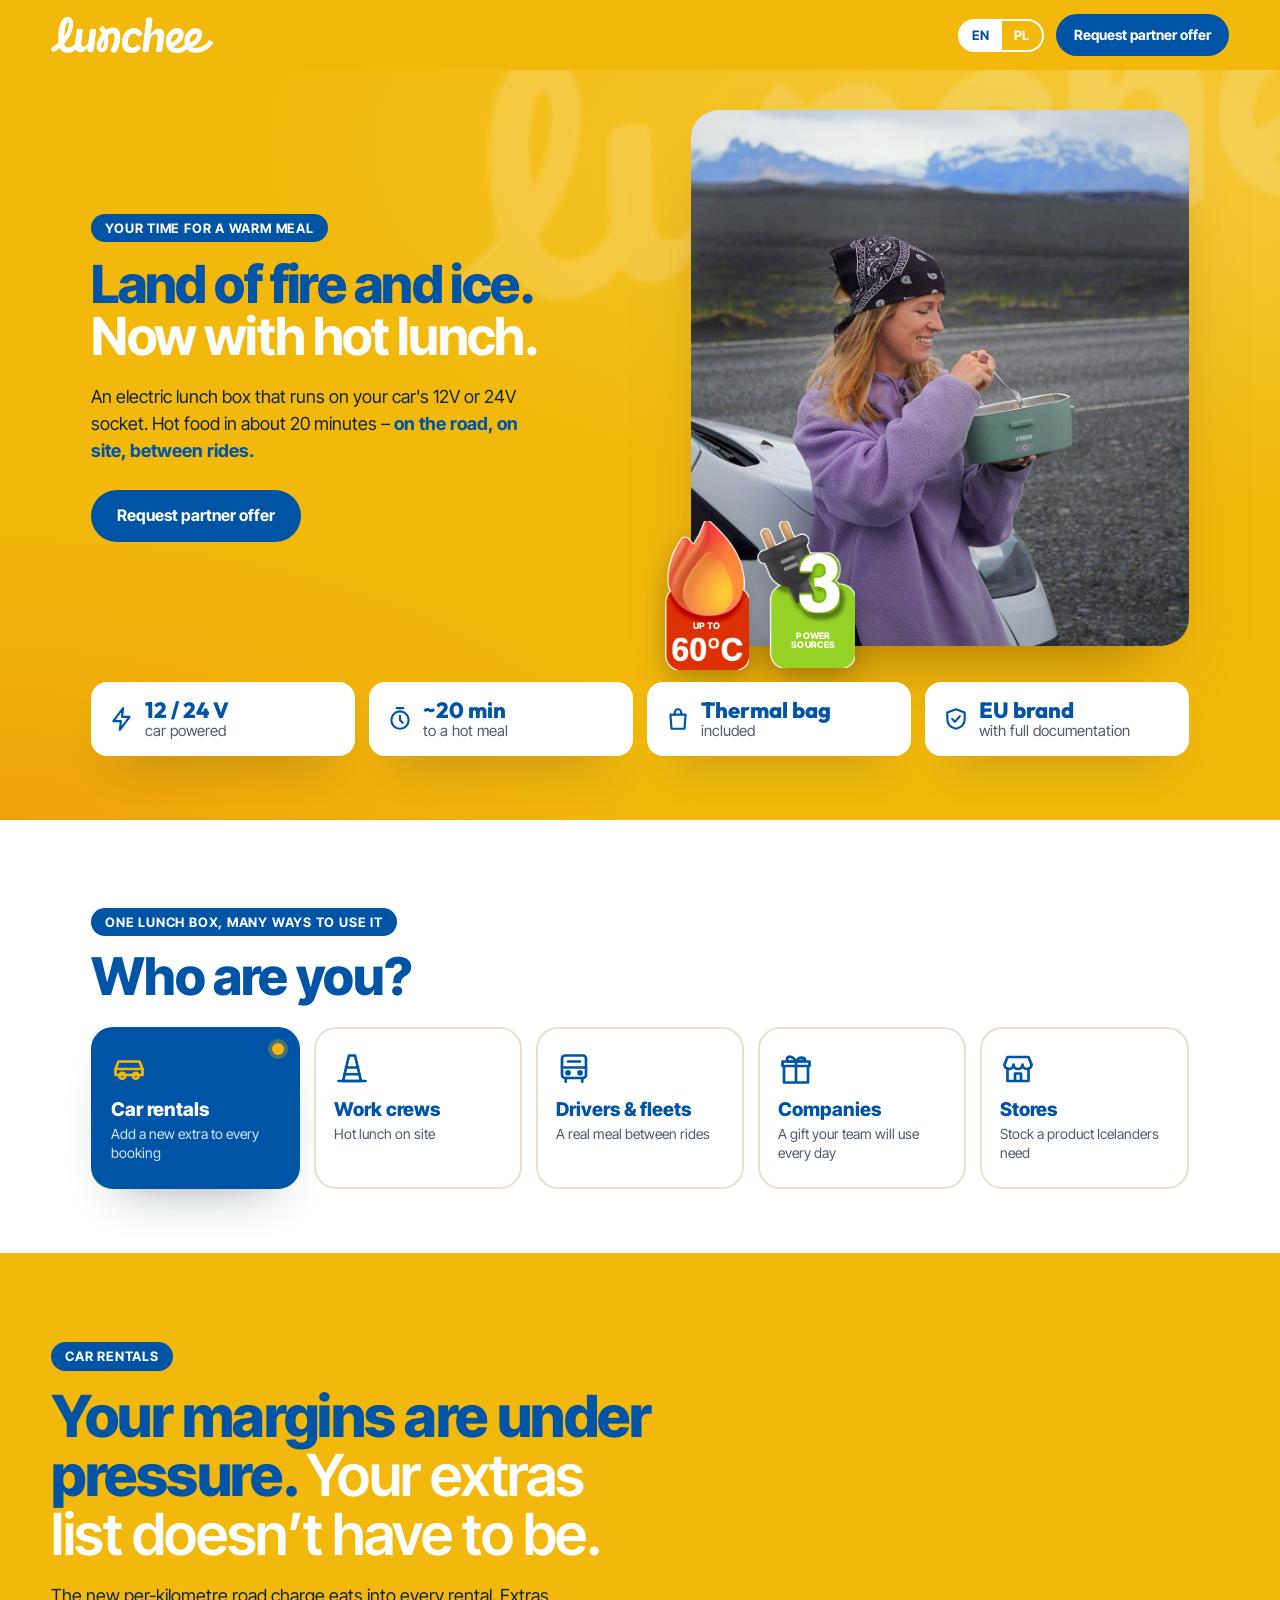
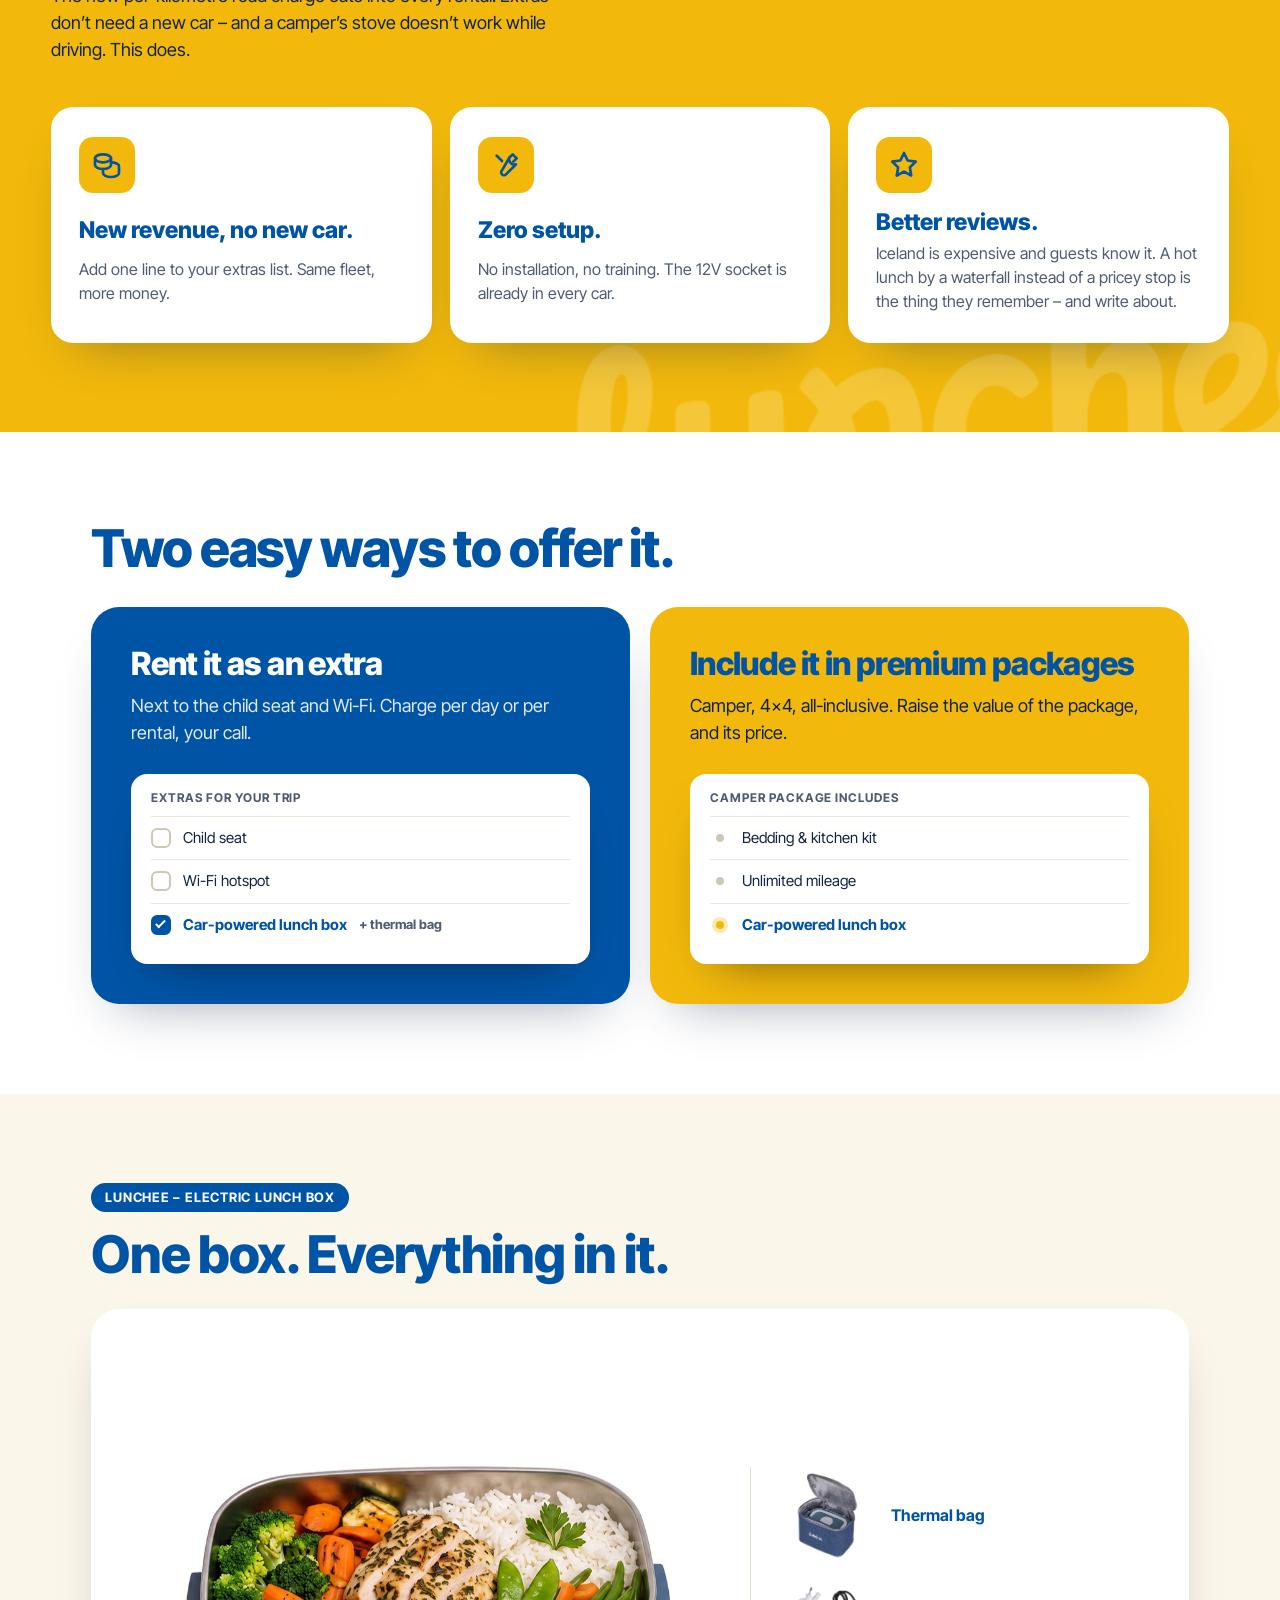
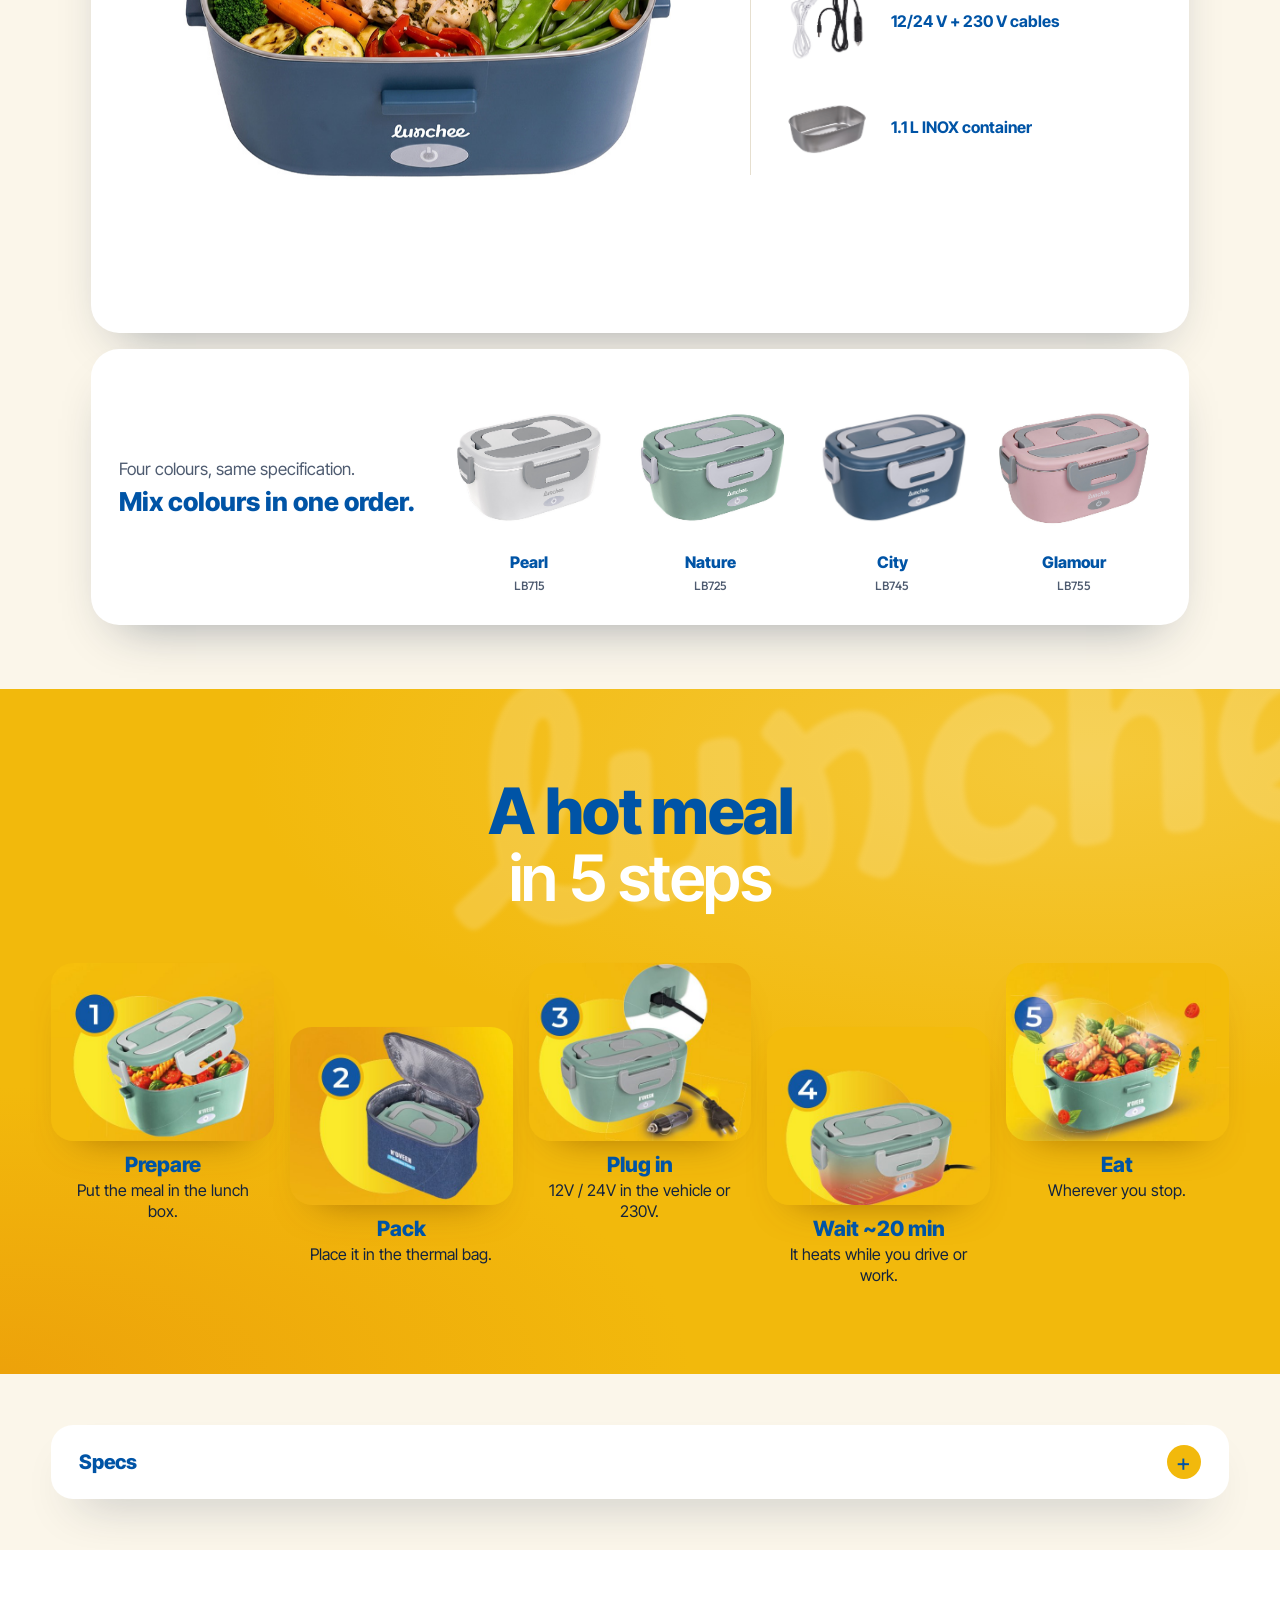
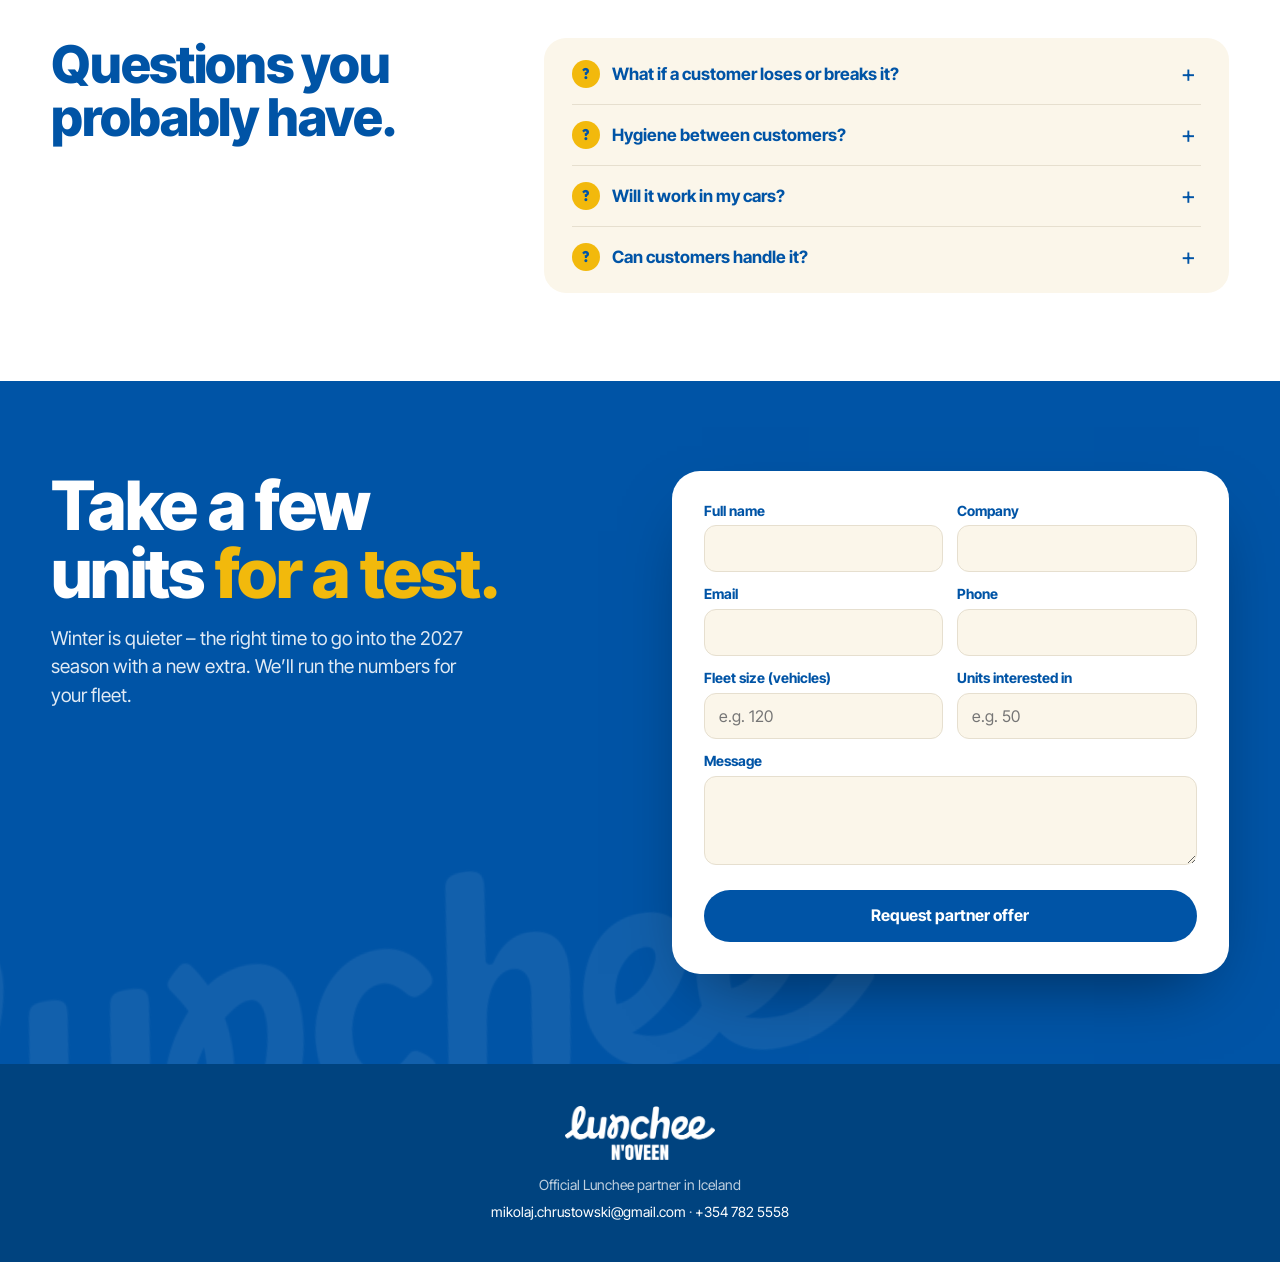
==== v2/index.html @ 58f39758 "v2: version CSS/JS links so browsers never mix new HTML with cached old scripts; guard against missi" ====
<!doctype html>
<html lang="en">
<head>
<meta charset="utf-8">
<meta name="viewport" content="width=device-width, initial-scale=1, viewport-fit=cover">
<title>Lunchee Iceland – a hot meal anywhere you drive</title>
<meta name="description" content="An electric lunch box that runs on your car's 12V or 24V socket. Hot food in about 20 minutes – for car rentals, work crews, drivers and stores in Iceland.">
<meta name="robots" content="noindex, nofollow">
<meta name="theme-color" content="#F2B90C">
<link rel="icon" href="assets/img/favicon.svg" type="image/svg+xml">
<link rel="preconnect" href="https://fonts.googleapis.com">
<link rel="preconnect" href="https://fonts.gstatic.com" crossorigin>
<link href="https://fonts.googleapis.com/css2?family=Inter+Tight:wght@400..800&family=Outfit:wght@500..800&display=swap" rel="stylesheet">
<link rel="stylesheet" href="css/style.css?v=20261020-2">
</head>
<body>

<!-- 1 · HEADER -->
<header class="nav" id="nav">
  <a href="#top" class="nav__logo" aria-label="Lunchee – top of page"><img src="assets/img/lunchee-logo-white.png" alt="Lunchee" width="640" height="142"></a>
  <div class="nav__right">
    <div class="lang" role="group" aria-label="Language">
      <button type="button" data-lang="en" aria-pressed="true">EN</button>
      <button type="button" data-lang="pl" aria-pressed="false">PL</button>
      <button type="button" data-lang="is" aria-pressed="false">IS</button>
    </div>
    <a class="btn btn--small" href="#contact" data-cta>Request partner offer</a>
  </div>
</header>

<main id="top">

  <!-- 2 · HERO (shared) -->
  <div class="hero-wrap brand-bg">
  <section class="hero">
    <div class="hero__copy">
      <p class="eyebrow reveal-load" style="--d:0" data-i18n="hero.tagline">Your time for a warm meal</p>
      <h1 class="hero__title">
        <span class="line reveal-load" style="--d:1" data-i18n="hero.h1">Land of fire and ice.</span>
        <span class="line line--hot reveal-load" style="--d:2" data-i18n="hero.h2">Now with hot lunch.</span>
      </h1>
      <p class="hero__sub reveal-load" style="--d:3" data-i18n="hero.sub">An electric lunch box that runs on your car's 12V or 24V socket. Hot food in about 20&nbsp;minutes – <strong>on the road, on site, between rides.</strong></p>
      <div class="hero__actions reveal-load" style="--d:4"><a class="btn" href="#contact" data-cta>Request partner offer</a></div>
    </div>
    <figure class="hero__photo reveal-load" style="--d:2">
      <!-- Gimmie the Trip expedition photo -->
      <img src="assets/img/hero-iceland.jpg" alt="Traveller eating a hot meal from the lunch box next to her car on an Icelandic road" data-i18n-alt="hero.alt" width="1080" height="1350" fetchpriority="high">
      <div class="badges" aria-hidden="true">
        <span class="badge badge--heat"><img src="assets/img/badge-60c.png" alt="" width="203" height="360"><i data-i18n="badge.heat">up to</i></span>
        <span class="badge badge--power"><img src="assets/img/badge-3power.png" alt="" width="239" height="360"><i data-i18n="badge.power">power sources</i></span>
      </div>
    </figure>
    <ul class="facts reveal-load" style="--d:5">
      <li><svg class="ico" viewBox="0 0 24 24" aria-hidden="true"><path d="M13 2 4 14h7l-1 8 9-12h-7z"/></svg><b>12 / 24 V</b><span data-i18n="stats.1">car powered</span></li>
      <li><svg class="ico" viewBox="0 0 24 24" aria-hidden="true"><circle cx="12" cy="13" r="8"/><path d="M12 9v4l2.5 2.5M9 2h6"/></svg><b>~20 min</b><span data-i18n="stats.2">to a hot meal</span></li>
      <li><svg class="ico" viewBox="0 0 24 24" aria-hidden="true"><path d="M5 8h14l-1 13H6z"/><path d="M9 8V6a3 3 0 0 1 6 0v2"/></svg><b data-i18n="stats.3b">Thermal bag</b><span data-i18n="stats.3">included</span></li>
      <li><svg class="ico" viewBox="0 0 24 24" aria-hidden="true"><path d="M12 3 4 6v6c0 5 3.5 8 8 9 4.5-1 8-4 8-9V6z"/><path d="m8.5 12 2.5 2.5 4.5-5"/></svg><b data-i18n="stats.4b">EU brand</b><span data-i18n="stats.4">with full documentation</span></li>
    </ul>
  </section>
  </div>

  <!-- 3 · WHO ARE YOU? (shared) -->
  <section class="who" id="who" aria-labelledby="who-h">
    <p class="eyebrow" data-i18n="who.eyebrow">One lunch box, many ways to use it</p>
    <h2 id="who-h" data-i18n="who.h">Who are you?</h2>
    <div class="tiles" role="group" aria-labelledby="who-h">
      <a class="tile" href="rentals" data-aud="rentals" aria-pressed="true">
        <svg class="ico" viewBox="0 0 24 24" aria-hidden="true"><path d="M3 16v-4l2-5h14l2 5v4z"/><path d="M3 12h18"/><circle cx="7.5" cy="16.5" r="2"/><circle cx="16.5" cy="16.5" r="2"/></svg>
        <b data-i18n="who.rentals">Car rentals</b><span data-i18n="who.rentals.s">Add a new extra to every booking</span>
      </a>
      <a class="tile" href="crews" data-aud="crews" aria-pressed="false">
        <svg class="ico" viewBox="0 0 24 24" aria-hidden="true"><path d="M10 3h4l4 17H6z"/><path d="M8 11h8M7 15.5h10M3 20h18"/></svg>
        <b data-i18n="who.crews">Work crews</b><span data-i18n="who.crews.s">Hot lunch on site</span>
      </a>
      <a class="tile" href="drivers" data-aud="drivers" aria-pressed="false">
        <svg class="ico" viewBox="0 0 24 24" aria-hidden="true"><rect x="4" y="3" width="16" height="15" rx="2"/><path d="M4 11h16M8 7h8"/><circle cx="8" cy="14.5" r="1"/><circle cx="16" cy="14.5" r="1"/><path d="M6.5 18v2.5M17.5 18v2.5"/></svg>
        <b data-i18n="who.drivers">Drivers &amp; fleets</b><span data-i18n="who.drivers.s">A real meal between rides</span>
      </a>
      <a class="tile" href="companies" data-aud="companies" aria-pressed="false">
        <svg class="ico" viewBox="0 0 24 24" aria-hidden="true"><path d="M4 10h16v11H4zM3 7h18v3H3zM12 7v14"/><path d="M12 7c-2-4-6-4-6-1.5S9 7 12 7c3 0 6-.5 6-1.5S14 3 12 7z"/></svg>
        <b data-i18n="who.companies">Companies</b><span data-i18n="who.companies.s">A gift your team will use every day</span>
      </a>
      <a class="tile" href="stores" data-aud="stores" aria-pressed="false">
        <svg class="ico" viewBox="0 0 24 24" aria-hidden="true"><path d="M3 9 5 4h14l2 5"/><path d="M3 9a3 3 0 0 0 6 0 3 3 0 0 0 6 0 3 3 0 0 0 6 0"/><path d="M5 11.5V20h14v-8.5M10 20v-5h4v5"/></svg>
        <b data-i18n="who.stores">Stores</b><span data-i18n="who.stores.s">Stock a product Icelanders need</span>
      </a>
    </div>
  </section>

  <!-- 4 · WHY IT'S FOR YOU (dynamic) -->
  <section class="why" id="why"><div class="why__inner" data-dyn="why" aria-live="polite"></div></section>

  <!-- 5 · HOW YOU USE IT (dynamic) -->
  <section class="how section" id="how" data-dyn="how"></section>

  <!-- 6 · PRODUCT (shared) -->
  <section class="product" id="product">
    <div class="product__inner">
      <p class="eyebrow reveal" data-i18n="product.eyebrow">Lunchee – electric lunch box</p>
      <h2 class="reveal" data-i18n="product.h">One box. Everything in it.</h2>

      <!-- TODO: swap for one packshot of the whole kit (open box with food + thermal bag + cables + cutlery) when available -->
      <figure class="kit reveal">
        <img class="kit__main" src="assets/img/meal.jpg" alt="Open lunch box with a hot meal" data-i18n-alt="product.alt" width="900" height="900">
        <figcaption class="kit__parts">
          <span><img src="assets/img/bag.jpg" alt="" width="900" height="900"><i data-i18n="kit.bag">Thermal bag</i></span>
          <span><img src="assets/img/cables.jpg" alt="" width="900" height="900"><i data-i18n="kit.cables">12/24 V + 230 V cables</i></span>
          <span><img src="assets/img/inox.jpg" alt="" width="900" height="900"><i data-i18n="kit.inox">1.1 L INOX container</i></span>
        </figcaption>
      </figure>

      <div class="colours reveal">
        <p data-i18n="colours.p">Four colours, same specification. <b>Mix colours in one order.</b></p>
        <ul>
          <li><img src="assets/img/pearl.jpg" alt="" width="900" height="900"><b>Pearl</b><small>LB715</small></li>
          <li><img src="assets/img/nature.jpg" alt="" width="900" height="900"><b>Nature</b><small>LB725</small></li>
          <li><img src="assets/img/city.jpg" alt="" width="900" height="900"><b>City</b><small>LB745</small></li>
          <li><img src="assets/img/glamour.jpg" alt="" width="900" height="900"><b>Glamour</b><small>LB755</small></li>
        </ul>
      </div>

    </div>
  </section>

  <!-- 6b · 5 STEPS (graphics from the N'OVEEN leaflet) -->
  <section class="steps5 brand-bg" id="steps">
    <div class="steps5__inner">
      <h2 class="steps5__title reveal" data-i18n="steps.h"><b>A hot meal</b> in 5 steps</h2>
      <ol class="steps5__list">
        <li class="reveal"><img src="assets/img/step-1.jpg" alt="" width="500" height="400" loading="lazy"><b data-i18n="steps.1">Prepare</b><span data-i18n="steps.1s">Put the meal in the lunch box.</span></li>
        <li class="reveal"><img src="assets/img/step-2.jpg" alt="" width="500" height="400" loading="lazy"><b data-i18n="steps.2">Pack</b><span data-i18n="steps.2s">Place it in the thermal bag.</span></li>
        <li class="reveal"><img src="assets/img/step-3.jpg" alt="" width="500" height="400" loading="lazy"><b data-i18n="steps.3">Plug in</b><span data-i18n="steps.3s">12V / 24V in the vehicle or 230V.</span></li>
        <li class="reveal"><img src="assets/img/step-4.jpg" alt="" width="500" height="400" loading="lazy"><b data-i18n="steps.4">Wait ~20 min</b><span data-i18n="steps.4s">It heats while you drive or work.</span></li>
        <li class="reveal"><img src="assets/img/step-5.jpg" alt="" width="500" height="400" loading="lazy"><b data-i18n="steps.5">Eat</b><span data-i18n="steps.5s">Wherever you stop.</span></li>
      </ol>

    </div>
  </section>

  <!-- 6c · SPECS -->
  <section class="specs-wrap">
      <details class="specs reveal">
        <summary data-i18n="specs.h">Specs</summary>
        <div class="specs__body">
          <table>
            <tbody>
              <tr><th data-i18n="specs.power">Power supply</th><td data-i18n="specs.power.v">12 V car / 24 V truck / 230 V mains</td></tr>
              <tr><th data-i18n="specs.watt">Power</th><td>60 W</td></tr>
              <tr><th data-i18n="specs.heat">Heating</th><td data-i18n="specs.heat.v">up to 60°C in about 20 min</td></tr>
              <tr><th data-i18n="specs.main">Main container</th><td data-i18n="specs.main.v">1.1 L stainless steel (INOX), removable</td></tr>
              <tr><th data-i18n="specs.extra">Extra container</th><td data-i18n="specs.extra.v">0.5 L with lid</td></tr>
              <tr><th data-i18n="specs.dim">Dimensions</th><td data-i18n="specs.dim.v">23 × 16 × 10.5 cm</td></tr>
              <tr><th data-i18n="specs.weight">Weight</th><td data-i18n="specs.weight.v">0.63 kg</td></tr>
              <tr><th data-i18n="specs.mat">Materials</th><td data-i18n="specs.mat.v">BPA-free</td></tr>
              <tr><th data-i18n="specs.dish">Dishwasher safe</th><td data-i18n="specs.dish.v">Yes (containers)</td></tr>
            </tbody>
          </table>
          <div>
            <h4 data-i18n="specs.box">In the box</h4>
            <p data-i18n="specs.box.v">Lunch box with 1.1 L INOX container · 0.5 L container with lid · metal spoon and fork · 230 V cable · 12/24 V car cable · thermal bag.</p>
            <h4 data-i18n="specs.know">Good to know</h4>
            <p data-i18n="specs.know.v">Heating time depends on the meal and outside temperature – food from the fridge on a cold day needs a bit longer. Keep the vent open while heating. Never switch it on empty.</p>
          </div>
        </div>
      </details>
  </section>

  <!-- 7 · QUESTIONS (dynamic) -->
  <section class="faq" id="faq"><div class="faq__inner" data-dyn="faq"></div></section>

  <!-- 8 · CTA + FORM (dynamic heading + extra fields) -->
  <section class="cta" id="contact">
    <div class="cta__inner">
      <div class="cta__copy reveal" data-dyn="cta"></div>
      <form class="form reveal" name="lunchee-offer" method="post" action="https://formsubmit.co/mikolaj.chrustowski@gmail.com">
        <input type="hidden" name="segment" value="rentals">
        <input type="hidden" name="_subject" value="Lunchee Iceland: new offer request (rentals)">
        <input type="hidden" name="_template" value="table">
        <p class="form__hp"><label>Leave empty <input name="_honey" tabindex="-1" autocomplete="off"></label></p>
        <div class="form__grid">
          <label><span data-ui="name">Full name</span><input name="name" required autocomplete="name"></label>
          <label><span data-ui="company">Company</span><input name="company" autocomplete="organization"></label>
          <label><span data-ui="email">Email</span><input name="email" type="email" required autocomplete="email"></label>
          <label><span data-ui="phone">Phone</span><input name="phone" type="tel" required autocomplete="tel"></label>
        </div>
        <div class="form__grid form__extra" data-dyn="fields"></div>
        <label class="form__full"><span data-ui="message">Message</span><textarea name="message" rows="3"></textarea></label>
        <p class="form__status" role="status" aria-live="polite"></p>
        <button type="submit" class="btn btn--block" data-submit>Request partner offer</button>
      </form>
    </div>
  </section>
</main>

<!-- 9 · FOOTER -->
<footer class="foot">
  <img src="assets/img/lunchee-logo-white-noveen.png" alt="Lunchee by N'OVEEN" width="640" height="230">
  <p data-i18n="foot.p">Official Lunchee partner in Iceland</p>
  <!-- TODO: replace with the new Lunchee company email + phone -->
  <p class="foot__contact"><a href="mailto:mikolaj.chrustowski@gmail.com">mikolaj.chrustowski@gmail.com</a> · <a href="tel:+3547825558">+354 782 5558</a></p>
</footer>

<script src="js/content.js?v=20261020-2" defer></script>
<script src="js/main.js?v=20261020-2" defer></script>
</body>
</html>
---- v2/css/style.css ----
/* Lunchee Iceland — landing page
   Follows "Lunchee – kierunek wizualny marki" (brand visual direction):
   - main background #F2B90C, optional backgrounds #7693DF, #F26A3D, #BCDD3F
   - headlines: blue #0054A6 + white second line
   - main font Coolvetica (not on Google Fonts – Inter Tight stands in until the font files are added),
     numbers in Outfit
   Change brand values here only. */

:root {
  --yellow: #F2B90C;      /* main background */
  --yellow-2: #F5C93A;    /* lighter tone for the logo watermark / gradients */
  --yellow-deep: #EDA20A;
  --blue: #0054A6;        /* headlines, logo on light backgrounds */
  --blue-deep: #00437F;
  --sky: #7693DF;         /* optional backgrounds */
  --coral: #F26A3D;
  --lime: #BCDD3F;
  --cream: #FBF6EA;       /* packaging panel */
  --ink: #12233F;
  --muted: #4E5B70;
  --line: #E6DFCF;
  --white: #FFFFFF;
  --radius: 22px;
  --gutter: 16px;
  --max: 1200px;
  --font: "Coolvetica", "Inter Tight", system-ui, -apple-system, "Segoe UI", sans-serif;
  --num: "Outfit", "Inter Tight", system-ui, sans-serif;
  --ease: cubic-bezier(.2, .7, .1, 1);
  --shadow: 0 24px 50px -28px rgba(18, 35, 63, .45);
  /* audience accent (section 4 background) – set per audience below */
  --aud: var(--yellow);
  /* lunch box colours */
  --c-pearl: #EDECE7; --c-nature: #8BAE9A; --c-city: #2D5476; --c-glamour: #E2B9B3;
}
html[data-aud="crews"] { --aud: var(--coral); }
html[data-aud="drivers"] { --aud: var(--sky); }
html[data-aud="stores"] { --aud: var(--lime); }
html[data-aud="companies"] { --aud: linear-gradient(135deg, var(--yellow) 0%, var(--coral) 100%); }
@media (min-width: 720px) { :root { --gutter: clamp(24px, 4vw, 56px); } }

*, *::before, *::after { box-sizing: border-box; }
html { -webkit-text-size-adjust: 100%; scroll-padding-top: 72px; }
@media (prefers-reduced-motion: no-preference) { html { scroll-behavior: smooth; } }
body { margin: 0; background: var(--white); color: var(--ink); font: 400 17px/1.5 var(--font); overflow-x: hidden; }
img { max-width: 100%; height: auto; display: block; }
a { color: inherit; }
h1, h2, h3, h4, p, figure { margin: 0; }
ul, ol { margin: 0; padding: 0; list-style: none; }
:focus-visible { outline: 3px solid var(--blue); outline-offset: 3px; border-radius: 6px; }

h1, h2 { font-weight: 800; letter-spacing: -0.025em; line-height: 1.02; text-wrap: balance; }
h2 { font-size: clamp(30px, 4.4vw, 52px); color: var(--blue); max-width: 20ch; }
h3 { font-size: 20px; font-weight: 700; line-height: 1.2; color: var(--blue); }
.tt-blue { color: var(--blue); }
.tt-white { color: var(--white); font-weight: 600; }
.accent { color: var(--yellow); }

/* small label – brand pill ("LUNCHOWANIE DZIŚ") */
.pill, .eyebrow {
  display: inline-flex; align-items: center; margin-bottom: 16px;
  padding: 7px 14px; border-radius: 999px; background: var(--blue); color: var(--white);
  font-size: 13px; font-weight: 700; letter-spacing: .06em; text-transform: uppercase; line-height: 1.1;
}
.lead { margin-top: 18px; font-size: 18px; color: var(--ink); max-width: 54ch; }

.section { padding: clamp(52px, 7vw, 96px) var(--gutter); max-width: var(--max); margin: 0 auto; }

.ico { width: 44px; height: 44px; flex: none; fill: none; stroke: var(--blue); stroke-width: 1.8; stroke-linecap: round; stroke-linejoin: round; }
/* brand icon tile: blue line icon on a small yellow square (rich content style) */
.ico-tile { display: grid; place-items: center; width: 56px; height: 56px; border-radius: 14px; background: var(--yellow); flex: none; }
.ico-tile .ico { width: 32px; height: 32px; }

/* the big blurred "lunchee" watermark used on yellow brand backgrounds */
.brand-bg { position: relative; isolation: isolate; overflow: hidden; background: var(--yellow); }
.brand-bg::before {
  content: ""; position: absolute; z-index: -1; inset: -10% -20% auto auto; width: min(1100px, 140vw); aspect-ratio: 640 / 142;
  background: url("../assets/img/lunchee-logo-white.png") center / contain no-repeat;
  opacity: .16; filter: blur(2px); transform: rotate(-8deg); pointer-events: none;
}
.brand-bg::after {
  content: ""; position: absolute; z-index: -2; inset: 0;
  background: radial-gradient(120% 90% at 85% 10%, var(--yellow-2) 0, transparent 55%), radial-gradient(90% 70% at 0% 100%, var(--yellow-deep) 0, transparent 60%);
}

/* ---------- Buttons ---------- */
.btn {
  display: inline-flex; align-items: center; justify-content: center; gap: 10px;
  min-height: 52px; padding: 0 26px; border: 0; border-radius: 999px;
  background: var(--blue); color: var(--white);
  font: 700 16px/1.1 var(--font); text-decoration: none; text-align: center; cursor: pointer;
  transition: transform .25s var(--ease), box-shadow .25s var(--ease), background .2s;
}
.btn:hover { transform: translateY(-2px); background: var(--blue-deep); box-shadow: 0 14px 30px -12px rgba(0, 84, 166, .7); }
.btn--small { min-height: 42px; padding: 0 18px; font-size: 14px; }
.btn--yellow { background: var(--yellow); color: var(--blue); }
.btn--yellow:hover { background: var(--yellow-2); box-shadow: 0 14px 30px -12px rgba(242, 185, 12, .8); }
.btn--block { width: 100%; }
.btn:disabled { opacity: .6; cursor: progress; }

/* ---------- 1 · Header (yellow, white logo) ---------- */
.nav {
  position: sticky; top: 0; z-index: 50;
  display: flex; align-items: center; justify-content: space-between; gap: 12px;
  padding: 14px var(--gutter); padding-top: max(14px, env(safe-area-inset-top));
  background: var(--yellow); transition: box-shadow .3s, padding .3s;
}
.nav.is-scrolled { box-shadow: 0 8px 24px -16px rgba(18, 35, 63, .5); padding-block: 10px; }
.nav__logo { flex: none; }
.nav__logo img { height: 28px; width: auto; }
@media (min-width: 760px) { .nav__logo img { height: 36px; } }
.nav__right { display: flex; align-items: center; gap: 12px; min-width: 0; }
.nav .btn { white-space: nowrap; }
.lang { display: inline-flex; border: 2px solid var(--white); border-radius: 999px; overflow: hidden; }
.lang button { appearance: none; border: 0; background: transparent; color: var(--white); font: 700 13px/1 var(--font); letter-spacing: .04em; padding: 8px 12px; cursor: pointer; }
.lang button[aria-pressed="true"] { background: var(--white); color: var(--blue); }
.lang button[hidden] { display: none; }
@media (max-width: 560px) {
  .nav { gap: 8px; }
  .nav__right { gap: 8px; }
  .lang button { padding: 7px 8px; font-size: 12px; }
  .nav .btn--small { min-height: 38px; padding: 4px 12px; font-size: 12px; line-height: 1.1; max-width: 128px; white-space: normal; }
}

/* ---------- 2 · Hero (yellow brand background) ---------- */
.hero-wrap { padding-bottom: clamp(32px, 5vw, 64px); }
.hero {
  max-width: var(--max); margin: 0 auto; padding: 16px var(--gutter) 0;
  display: grid; grid-template-columns: minmax(0, 1fr); gap: 28px; align-items: center;
}
.hero__title { font-size: clamp(40px, 10.5vw, 58px); line-height: 1; letter-spacing: -0.03em; }
.hero__title .line { display: block; color: var(--blue); }
.hero__title .line--hot { color: var(--white); font-weight: 700; }
.hero__sub { margin-top: 20px; color: var(--ink); max-width: 44ch; font-size: 18px; }
.hero__sub strong { font-weight: 700; color: var(--blue); }
.hero__actions { margin-top: 26px; display: flex; gap: 12px; flex-wrap: wrap; }
.hero__photo { position: relative; border-radius: 28px; overflow: visible; aspect-ratio: 4 / 3.8; }
.hero__photo > img { width: 100%; height: 100%; object-fit: cover; object-position: 50% 42%; border-radius: 28px; box-shadow: 0 40px 70px -40px rgba(120, 70, 0, .7); }
.badges { position: absolute; left: 14px; bottom: -22px; display: flex; gap: 8px; }
.badge { position: relative; width: clamp(64px, 17vw, 96px); filter: drop-shadow(0 10px 14px rgba(0, 0, 0, .25)); }
.badge img { width: 100%; }
.badge i { position: absolute; left: 4%; right: 4%; font-style: normal; text-align: center; color: var(--white); font-weight: 800; text-transform: uppercase; line-height: 1.05; letter-spacing: .02em; }
.badge--heat i { top: 67%; font-size: clamp(7px, 1.8vw, 10px); }
.badge--power { width: clamp(76px, 20vw, 112px); }
.badge--power i { top: 74%; left: 20%; right: 4%; font-size: clamp(7px, 1.8vw, 10px); }
.facts { display: grid; grid-template-columns: repeat(2, minmax(0, 1fr)); gap: 10px; margin-top: 12px; }
.facts li { display: grid; grid-template-columns: auto 1fr; column-gap: 10px; align-items: center; background: var(--white); border-radius: 16px; padding: 12px 14px; color: var(--muted); font-size: 14px; line-height: 1.2; box-shadow: var(--shadow); }
.facts .ico { grid-row: span 2; width: 26px; height: 26px; stroke-width: 2; }
.facts b { font: 800 18px/1.1 var(--num); color: var(--blue); }
@media (min-width: 960px) {
  .hero { grid-template-columns: minmax(0, 1.1fr) minmax(0, 1fr); column-gap: clamp(28px, 4vw, 64px); row-gap: 28px; padding-top: 40px; }
  .hero__title { font-size: clamp(36px, 4.1vw, 54px); }
  .hero__title .line { white-space: nowrap; }
  .hero__photo { aspect-ratio: 4 / 4.3; max-height: 72vh; }
  .badges { left: -26px; bottom: -24px; }
  .badge { width: 84px; }
  .badge--power { width: 98px; }
  .badge i { font-size: 9px; }
  .facts { grid-column: 1 / -1; grid-template-columns: repeat(4, 1fr); gap: 14px; margin-top: 8px; }
  .facts li { padding: 16px 18px; font-size: 15px; }
  .facts b { font-size: 22px; white-space: nowrap; }
}

/* load-in sequence */
.reveal-load { opacity: 0; transform: translateY(22px); animation: rise .9s var(--ease) forwards; animation-delay: calc(var(--d) * 110ms + 150ms); }
@keyframes rise { to { opacity: 1; transform: none; } }
/* scroll reveal */
.reveal { opacity: 0; transform: translateY(28px); transition: opacity .8s var(--ease), transform .8s var(--ease); }
.reveal.is-in { opacity: 1; transform: none; }

/* ---------- 3 · Who are you? ---------- */
.who { max-width: var(--max); margin: 0 auto; padding: clamp(52px, 7vw, 88px) var(--gutter) clamp(44px, 5vw, 64px); }
.who .eyebrow { margin-bottom: 14px; }
.tiles { margin-top: 24px; display: grid; grid-template-columns: 1fr 1fr; gap: 10px; }
.tile {
  position: relative; overflow: hidden;
  display: flex; flex-direction: column; gap: 4px; padding: 18px 16px 20px;
  border: 2px solid var(--line); border-radius: var(--radius); background: var(--white);
  text-decoration: none; cursor: pointer;
  transition: transform .35s var(--ease), box-shadow .35s var(--ease), background .25s, border-color .25s;
}
.tile .ico { width: 36px; height: 36px; margin-bottom: 8px; }
.tile b { font-size: 19px; font-weight: 800; line-height: 1.15; color: var(--blue); }
.tile span { font-size: 14px; line-height: 1.35; color: var(--muted); }
.tile:hover { transform: translateY(-4px); box-shadow: var(--shadow); border-color: var(--yellow); }
.tile[aria-pressed="true"] { background: var(--blue); border-color: var(--blue); box-shadow: var(--shadow); }
.tile[aria-pressed="true"] b { color: var(--white); }
.tile[aria-pressed="true"] span { color: rgba(255, 255, 255, .85); }
.tile[aria-pressed="true"] .ico { stroke: var(--yellow); }
.tile[aria-pressed="true"]::after { content: ""; position: absolute; top: 14px; right: 14px; width: 12px; height: 12px; border-radius: 50%; background: var(--yellow); box-shadow: 0 0 0 4px rgba(242, 185, 12, .3); }
.tile:last-child:nth-child(odd) { grid-column: 1 / -1; }
@media (min-width: 960px) { .tiles { grid-template-columns: repeat(5, 1fr); gap: 14px; } .tile:last-child:nth-child(odd) { grid-column: auto; } .tile { padding: 22px 18px 24px; } .tile b { font-size: 19px; } .tile span { font-size: 14px; } }

/* swap animation for dynamic sections */
[data-dyn] { transition: opacity .3s var(--ease), transform .3s var(--ease); }
.is-swapping [data-dyn] { opacity: 0; transform: translateY(8px); transition: none; }

/* ---------- 4 · Why it's for you (audience colour band) ---------- */
.why { background: var(--aud); padding: clamp(52px, 7vw, 92px) var(--gutter); transition: background .4s; position: relative; overflow: hidden; isolation: isolate; }
.why::before {
  content: ""; position: absolute; z-index: -1; right: -12%; bottom: -8%; width: min(900px, 120vw); aspect-ratio: 640 / 142;
  background: url("../assets/img/lunchee-logo-white.png") center / contain no-repeat; opacity: .18; transform: rotate(-8deg);
}
.why__inner { max-width: var(--max); margin: 0 auto; }
.why h2 { font-size: clamp(30px, 4.8vw, 58px); max-width: 20ch; }
.why .lead { color: var(--ink); }
.why__list { margin-top: clamp(28px, 4vw, 44px); display: grid; gap: 12px; }
.why__list li { background: var(--white); border-radius: var(--radius); padding: 22px; box-shadow: var(--shadow); display: grid; grid-template-columns: auto 1fr; column-gap: 16px; align-items: start; }
.why__list li:nth-child(2) { transition-delay: .1s; }
.why__list li:nth-child(3) { transition-delay: .2s; }
.why__list .ico { grid-row: span 2; width: 56px; height: 56px; padding: 12px; border-radius: 14px; background: var(--yellow); box-sizing: border-box; stroke-width: 2; }
.why__list h3 { font-size: clamp(19px, 2vw, 23px); font-weight: 800; margin-top: 2px; }
.why__list p { margin-top: 4px; color: var(--muted); font-size: 16px; }
@media (min-width: 960px) {
  .why__list { grid-template-columns: repeat(3, 1fr); gap: 18px; }
  .why__list li { grid-template-columns: 1fr; padding: 30px 28px; }
  .why__list .ico { grid-row: auto; margin-bottom: 14px; }
}

/* ---------- 5 · How you use it ---------- */
.how__head h2 { max-width: 22ch; }
.models__grid { margin-top: 32px; display: grid; gap: 16px; }
@media (min-width: 760px) { .models__grid { grid-template-columns: 1fr 1fr; gap: 20px; } .models__grid--3 { grid-template-columns: repeat(3, 1fr); } }
.model-card {
  background: var(--blue); color: var(--white); border-radius: 28px; padding: clamp(24px, 4vw, 40px);
  display: flex; flex-direction: column; gap: 10px; overflow: hidden; box-shadow: var(--shadow);
}
.model-card:nth-child(2) { background: var(--yellow); color: var(--ink); transition-delay: .1s; }
.model-card:nth-child(3) { background: var(--aud); color: var(--ink); transition-delay: .2s; }
.model-card h3 { color: inherit; font-size: clamp(24px, 2.8vw, 32px); font-weight: 800; letter-spacing: -0.02em; line-height: 1.08; }
.model-card:nth-child(2) h3, .model-card:nth-child(3) h3 { color: var(--blue); }
.model-card > p { color: rgba(255, 255, 255, .88); font-size: 18px; }
.model-card:nth-child(n+2) > p { color: var(--ink); }
.model-card .ico { stroke: var(--yellow); width: 44px; height: 44px; margin-bottom: 6px; }
.model-card:nth-child(n+2) .ico { stroke: var(--blue); }
.models__grid--3 .model-card h3 { font-size: clamp(22px, 2.2vw, 27px); }

.mock {
  margin-top: 18px; background: var(--white); color: var(--ink); border-radius: 16px; padding: 18px 20px;
  box-shadow: 0 24px 50px -28px rgba(0, 0, 0, .55);
}
.mock__title { font-weight: 700; font-size: 12px; line-height: 1; text-transform: uppercase; letter-spacing: .08em; color: var(--muted); margin-bottom: 12px; }
.mock__row { display: flex; align-items: center; gap: 12px; padding: 10px 0; border-top: 1px solid #EEE8DA; font-size: 15px; }
.mock__row em { font-style: normal; color: var(--muted); font-size: 13px; }
.mock__row .box { width: 20px; height: 20px; border-radius: 6px; border: 2px solid #CFC7B5; flex: none; position: relative; }
.mock__row--list .box { width: 8px; height: 8px; border: 0; border-radius: 50%; background: #CFC7B5; margin: 0 6px; }
.mock__row.is-on { font-weight: 700; color: var(--blue); }
.mock__row--check.is-on .box { background: var(--blue); border-color: var(--blue); }
.mock__row--check.is-on .box::after { content: ""; position: absolute; left: 5px; top: 1px; width: 5px; height: 10px; border: solid var(--white); border-width: 0 2.5px 2.5px 0; transform: rotate(45deg); }
.mock__row--list.is-on .box { background: var(--yellow); box-shadow: 0 0 0 4px rgba(242, 185, 12, .3); }

/* crews: timeline + named boxes */
.timeline li { display: grid; grid-template-columns: 74px 1fr; gap: 12px; align-items: center; padding: 12px 0; border-top: 1px solid rgba(255, 255, 255, .22); }
.timeline li:first-child { border-top: 0; padding-top: 0; }
.timeline b { font: 800 22px/1 var(--num); font-variant-numeric: tabular-nums; }
.timeline span { color: rgba(255, 255, 255, .88); }
.timeline .is-on b { color: var(--yellow); }
.timeline .is-on span { color: var(--white); font-weight: 700; }
.names { margin-top: 8px; display: grid; grid-template-columns: repeat(4, 1fr); gap: 8px; text-align: center; background: var(--white); border-radius: 16px; padding: 12px 10px; }
.names img { aspect-ratio: 1; object-fit: contain; mix-blend-mode: multiply; }
.names span { display: inline-block; margin-top: 2px; font-size: 13px; font-weight: 700; background: var(--yellow); color: var(--blue); border-radius: 999px; padding: 2px 10px; }

/* photo placeholder (until the real photo arrives) */
.ph {
  display: flex; flex-direction: column; align-items: center; justify-content: center; gap: 6px; text-align: center;
  min-height: 220px; padding: 24px; border: 2px dashed #D9CFB8; border-radius: 28px; background: var(--cream); color: var(--muted);
}
.models__grid + .ph { margin-top: 16px; }
.ph .ico { width: 36px; height: 36px; stroke: var(--muted); }
.ph b { font-size: 13px; letter-spacing: .08em; text-transform: uppercase; }
.ph span { font-size: 15px; max-width: 32ch; }

/* stores: shelf + online shop card */
.shelf { position: relative; padding: 38px 10px 0; background: linear-gradient(#FFFDF7, #F1EADB); overflow: hidden; }
.shelf__tag { position: absolute; top: 12px; left: 12px; font-size: 12px; font-weight: 700; background: var(--yellow); color: var(--blue); border-radius: 6px; padding: 3px 8px; }
.shelf__row { display: grid; grid-template-columns: repeat(4, 1fr); gap: 4px; align-items: end; }
.shelf__row img { aspect-ratio: 1; object-fit: contain; mix-blend-mode: multiply; }
.shelf__plank { height: 14px; margin: 0 -10px; background: linear-gradient(#C9B79C, #A8957A); box-shadow: 0 6px 10px -4px rgba(0, 0, 0, .25); }
.shop { display: grid; grid-template-columns: 110px 1fr; gap: 14px; align-items: center; }
.shop__img { position: relative; background: var(--cream); border-radius: 12px; }
.shop__img img { aspect-ratio: 1; object-fit: contain; mix-blend-mode: multiply; }
.shop__badge { position: absolute; top: 6px; left: 6px; font-size: 11px; font-weight: 700; background: var(--blue); color: var(--white); border-radius: 6px; padding: 2px 6px; }
.shop__info { display: flex; flex-direction: column; gap: 4px; }
.shop__info b { color: var(--blue); line-height: 1.2; }
.shop__info small { color: var(--muted); font-size: 13px; line-height: 1.3; }
.shop__dots { display: flex; gap: 6px; margin-top: 4px; }
.dot { width: 16px; height: 16px; border-radius: 50%; box-shadow: inset 0 0 0 1px rgba(18, 35, 63, .15); }
.dot--pearl { background: var(--c-pearl); } .dot--nature { background: var(--c-nature); } .dot--city { background: var(--c-city); } .dot--glamour { background: var(--c-glamour); }
.shop__stock { margin-top: 4px; font-size: 13px; font-weight: 700; color: #2E8B3D; }
.shop__stock::before { content: "● "; }

/* ---------- 6 · Product (cream, like the packaging panel) ---------- */
.product { background: var(--cream); }
.product__inner { max-width: var(--max); margin: 0 auto; padding: clamp(52px, 7vw, 96px) var(--gutter) clamp(40px, 5vw, 64px); }
.kit { margin-top: 28px; background: var(--white); border-radius: 28px; padding: 20px; display: grid; gap: 16px; box-shadow: var(--shadow); }
.kit__main { width: 100%; max-width: 560px; margin: 0 auto; mix-blend-mode: multiply; }
.kit__parts { display: grid; grid-template-columns: repeat(3, 1fr); gap: 10px; border-top: 1px solid var(--line); padding-top: 16px; }
.kit__parts span { display: flex; flex-direction: column; align-items: center; text-align: center; gap: 6px; font-size: 14px; font-weight: 700; line-height: 1.25; color: var(--blue); }
.kit__parts i { font-style: normal; }
.kit__parts img { width: 100%; max-width: 130px; aspect-ratio: 1; object-fit: contain; mix-blend-mode: multiply; }
@media (min-width: 960px) {
  .kit { grid-template-columns: 1.5fr 1fr; align-items: center; padding: 32px; }
  .kit__parts { grid-template-columns: 1fr; border-top: 0; border-left: 1px solid var(--line); padding: 0 0 0 28px; }
  .kit__parts span { flex-direction: row; text-align: left; gap: 16px; font-size: 16px; }
  .kit__parts img { width: 96px; }
}

.colours { margin-top: 16px; background: var(--white); border-radius: 28px; padding: 22px 18px; display: grid; gap: 18px; align-items: center; box-shadow: var(--shadow); }
.colours p { color: var(--muted); font-size: 17px; max-width: 30ch; }
.colours p b { display: block; margin-top: 4px; font-size: clamp(20px, 2.2vw, 26px); font-weight: 800; line-height: 1.2; color: var(--blue); }
.colours ul { display: grid; grid-template-columns: repeat(4, minmax(0, 1fr)); gap: 8px; text-align: center; }
.colours img { aspect-ratio: 1; object-fit: contain; mix-blend-mode: multiply; transition: transform .5s var(--ease); margin-bottom: 4px; }
.colours li:hover img { transform: translateY(-4px) rotate(-2deg); }
.colours li b { display: block; font-size: 15px; font-weight: 800; line-height: 1.1; color: var(--blue); }
.colours small { font: 500 12px/1.2 var(--num); color: var(--muted); }
@media (min-width: 960px) { .colours { grid-template-columns: 1fr 2.4fr; gap: 24px; padding: 28px; } .colours li b { font-size: 16px; } }

/* ---------- 6b · 5 steps (yellow, like the brand step-by-step) ---------- */
.steps5 { padding: clamp(52px, 7vw, 88px) var(--gutter); }
.steps5__inner { max-width: var(--max); margin: 0 auto; }
.steps5__title { max-width: none; text-align: center; color: var(--white); font-weight: 600; font-size: clamp(32px, 5vw, 64px); line-height: 1.05; }
.steps5__title b { display: block; color: var(--blue); font-weight: 800; }
.steps5__list { margin-top: clamp(28px, 4vw, 52px); display: grid; grid-template-columns: 1fr 1fr; gap: 22px 12px; counter-reset: step; }
.steps5__list li { text-align: center; display: flex; flex-direction: column; align-items: center; }
.steps5__list li:last-child { grid-column: 1 / -1; max-width: 50%; margin: 0 auto; }
.steps5__list li:nth-child(2) { transition-delay: .08s; } .steps5__list li:nth-child(3) { transition-delay: .16s; } .steps5__list li:nth-child(4) { transition-delay: .24s; } .steps5__list li:nth-child(5) { transition-delay: .32s; }
.steps5__list img { width: 100%; border-radius: 22px; transition: transform .5s var(--ease); box-shadow: 0 20px 40px -28px rgba(120, 70, 0, .8); }
.steps5__list li:hover img { transform: translateY(-6px) scale(1.02); }
.steps5__list b { margin-top: 12px; font-size: 19px; font-weight: 800; color: var(--blue); line-height: 1.1; }
.steps5__list span { margin-top: 4px; color: var(--ink); font-size: 15px; line-height: 1.3; max-width: 22ch; }
@media (min-width: 960px) {
  .steps5__list { grid-template-columns: repeat(5, 1fr); gap: 16px; }
  .steps5__list li:last-child { grid-column: auto; max-width: none; margin: 0; }
  .steps5__list li:nth-child(even) { margin-top: 64px; }
  .steps5__list b { font-size: 21px; }
  .steps5__list span { font-size: 16px; }
}

/* specs (collapsed) */
.specs-wrap { background: var(--cream); padding: clamp(32px, 4vw, 56px) var(--gutter); }
.specs { max-width: var(--max); margin: 0 auto; background: var(--white); border-radius: 22px; padding: 0 20px; box-shadow: var(--shadow); }
.specs summary { list-style: none; cursor: pointer; padding: 20px 0; font-size: 20px; font-weight: 800; color: var(--blue); display: flex; justify-content: space-between; align-items: center; }
.specs summary::-webkit-details-marker { display: none; }
.specs summary::after { content: "+"; display: grid; place-items: center; width: 34px; height: 34px; border-radius: 50%; background: var(--yellow); color: var(--blue); font-size: 24px; font-weight: 400; transition: transform .3s var(--ease); }
.specs[open] summary::after { transform: rotate(45deg); }
.specs__body { display: grid; gap: 24px; padding: 4px 0 28px; }
.specs table { width: 100%; border-collapse: collapse; font-size: 15px; }
.specs th, .specs td { text-align: left; padding: 11px 0; border-bottom: 1px solid #EEE8DA; vertical-align: top; }
.specs th { font-weight: 600; font-size: 14px; color: var(--muted); width: 40%; padding-right: 16px; }
.specs td { color: var(--ink); }
.specs h4 { font-size: 17px; font-weight: 800; color: var(--blue); margin-bottom: 8px; }
.specs h4 + p { font-size: 15px; color: var(--ink); }
.specs p + h4 { margin-top: 22px; padding-top: 18px; border-top: 1px solid var(--line); }
@media (min-width: 960px) { .specs { padding: 0 28px; } .specs__body { grid-template-columns: 1fr 1fr; gap: 48px; } }

/* ---------- 7 · FAQ ---------- */
.faq { background: var(--white); padding: clamp(52px, 7vw, 88px) var(--gutter); }
.faq__inner { max-width: var(--max); margin: 0 auto; display: grid; gap: 24px; align-items: start; }
.faq__list { background: var(--cream); border-radius: var(--radius); padding: 6px 20px; }
.qa { border-top: 1px solid var(--line); }
.qa:first-child { border-top: 0; }
.qa summary { list-style: none; cursor: pointer; display: grid; grid-template-columns: 28px 1fr 20px; gap: 12px; align-items: center; padding: 16px 0; font-size: 17px; font-weight: 700; line-height: 1.3; color: var(--blue); }
.qa summary::-webkit-details-marker { display: none; }
.qa summary::before { content: "?"; width: 28px; height: 28px; border-radius: 50%; background: var(--yellow); color: var(--blue); font: 800 15px/28px var(--num); text-align: center; }
.qa summary::after { content: "+"; font-size: 24px; font-weight: 400; line-height: 1; color: var(--blue); transition: transform .3s var(--ease); }
.qa[open] summary::after { transform: rotate(45deg); }
.qa p { margin: -4px 0 0; padding: 0 32px 18px 40px; color: var(--ink); font-size: 16px; }
@media (min-width: 960px) {
  .faq__inner { grid-template-columns: 1fr 1.6fr; gap: clamp(28px, 5vw, 72px); }
  .faq__head { position: sticky; top: 110px; }
  .faq__list { padding: 6px 28px; }
}

/* ---------- 8 · CTA + form (brand blue) ---------- */
.cta { background: var(--blue); color: var(--white); padding: clamp(56px, 7vw, 100px) var(--gutter); position: relative; overflow: hidden; isolation: isolate; }
.cta::before {
  content: ""; position: absolute; z-index: -1; left: -10%; bottom: -6%; width: min(1000px, 130vw); aspect-ratio: 640 / 142;
  background: url("../assets/img/lunchee-logo-white.png") center / contain no-repeat; opacity: .07; transform: rotate(-8deg);
}
.cta__inner { position: relative; max-width: var(--max); margin: 0 auto; display: grid; gap: 32px; }
.cta h2 { color: var(--white); font-size: clamp(36px, 5.6vw, 68px); max-width: 14ch; line-height: 1; }
.cta__copy p { margin-top: 18px; font-size: 19px; color: rgba(255, 255, 255, .88); max-width: 40ch; }
@media (min-width: 960px) { .cta__inner { grid-template-columns: 1fr 1fr; gap: 64px; align-items: start; } }

.form { background: var(--white); color: var(--ink); border-radius: 28px; padding: clamp(20px, 3vw, 32px); display: grid; gap: 14px; box-shadow: 0 30px 70px -30px rgba(0, 0, 0, .55); }
.form__grid { display: grid; gap: 14px; }
.form__extra:empty { display: none; }
@media (min-width: 560px) { .form__grid { grid-template-columns: 1fr 1fr; } .form__extra .choice { grid-column: 1 / -1; } }
.form label > span, .choice legend { display: block; font-size: 14px; font-weight: 700; line-height: 1.2; color: var(--blue); margin-bottom: 6px; }
.form input:not([type="checkbox"]):not([type="radio"]), .form textarea {
  width: 100%; font: 400 16px/1.3 var(--font); color: var(--ink);
  border: 1.5px solid var(--line); border-radius: 12px; padding: 12px 14px; background: var(--cream);
}
.form textarea { resize: vertical; min-height: 84px; }
.form input:focus, .form textarea:focus { outline: none; border-color: var(--yellow); background: var(--white); box-shadow: 0 0 0 3px rgba(242, 185, 12, .35); }
.choice { border: 0; padding: 0; margin: 0; display: flex; flex-wrap: wrap; gap: 8px; }
.choice legend { padding: 0; width: 100%; }
.choice label { cursor: pointer; }
.choice input { position: absolute; opacity: 0; pointer-events: none; }
.choice label span { display: inline-block; padding: 10px 16px; border: 1.5px solid var(--line); border-radius: 999px; background: var(--cream); font-size: 15px; font-weight: 700; line-height: 1.1; color: var(--blue); transition: background .15s, border-color .15s; }
.choice input:checked + span { background: var(--blue); border-color: var(--blue); color: var(--white); }
.choice input:focus-visible + span { outline: 3px solid var(--yellow); outline-offset: 2px; }
.form__hp { position: absolute; left: -9999px; }
.form__status { font-size: 15px; font-weight: 700; color: var(--blue); }
.form__status:empty { display: none; }
.form__status.is-ok { color: #2E8B3D; }
.form__status.is-error { color: #C0392B; }
.form .btn { margin-top: 4px; }

/* ---------- 9 · Footer ---------- */
.foot { background: var(--blue-deep); color: rgba(255, 255, 255, .75); text-align: center; padding: 8px var(--gutter) max(40px, env(safe-area-inset-bottom)); font-size: 14px; }
.foot img { width: 150px; margin: 34px auto 14px; }
.foot__contact { margin-top: 6px; }
.foot a { color: var(--white); text-decoration: none; }
.foot a:hover { text-decoration: underline; }

@media (prefers-reduced-motion: reduce) {
  *, *::before, *::after { animation-duration: .001ms !important; animation-iteration-count: 1 !important; transition-duration: .001ms !important; scroll-behavior: auto !important; }
  .reveal, .reveal-load { opacity: 1; transform: none; }
}
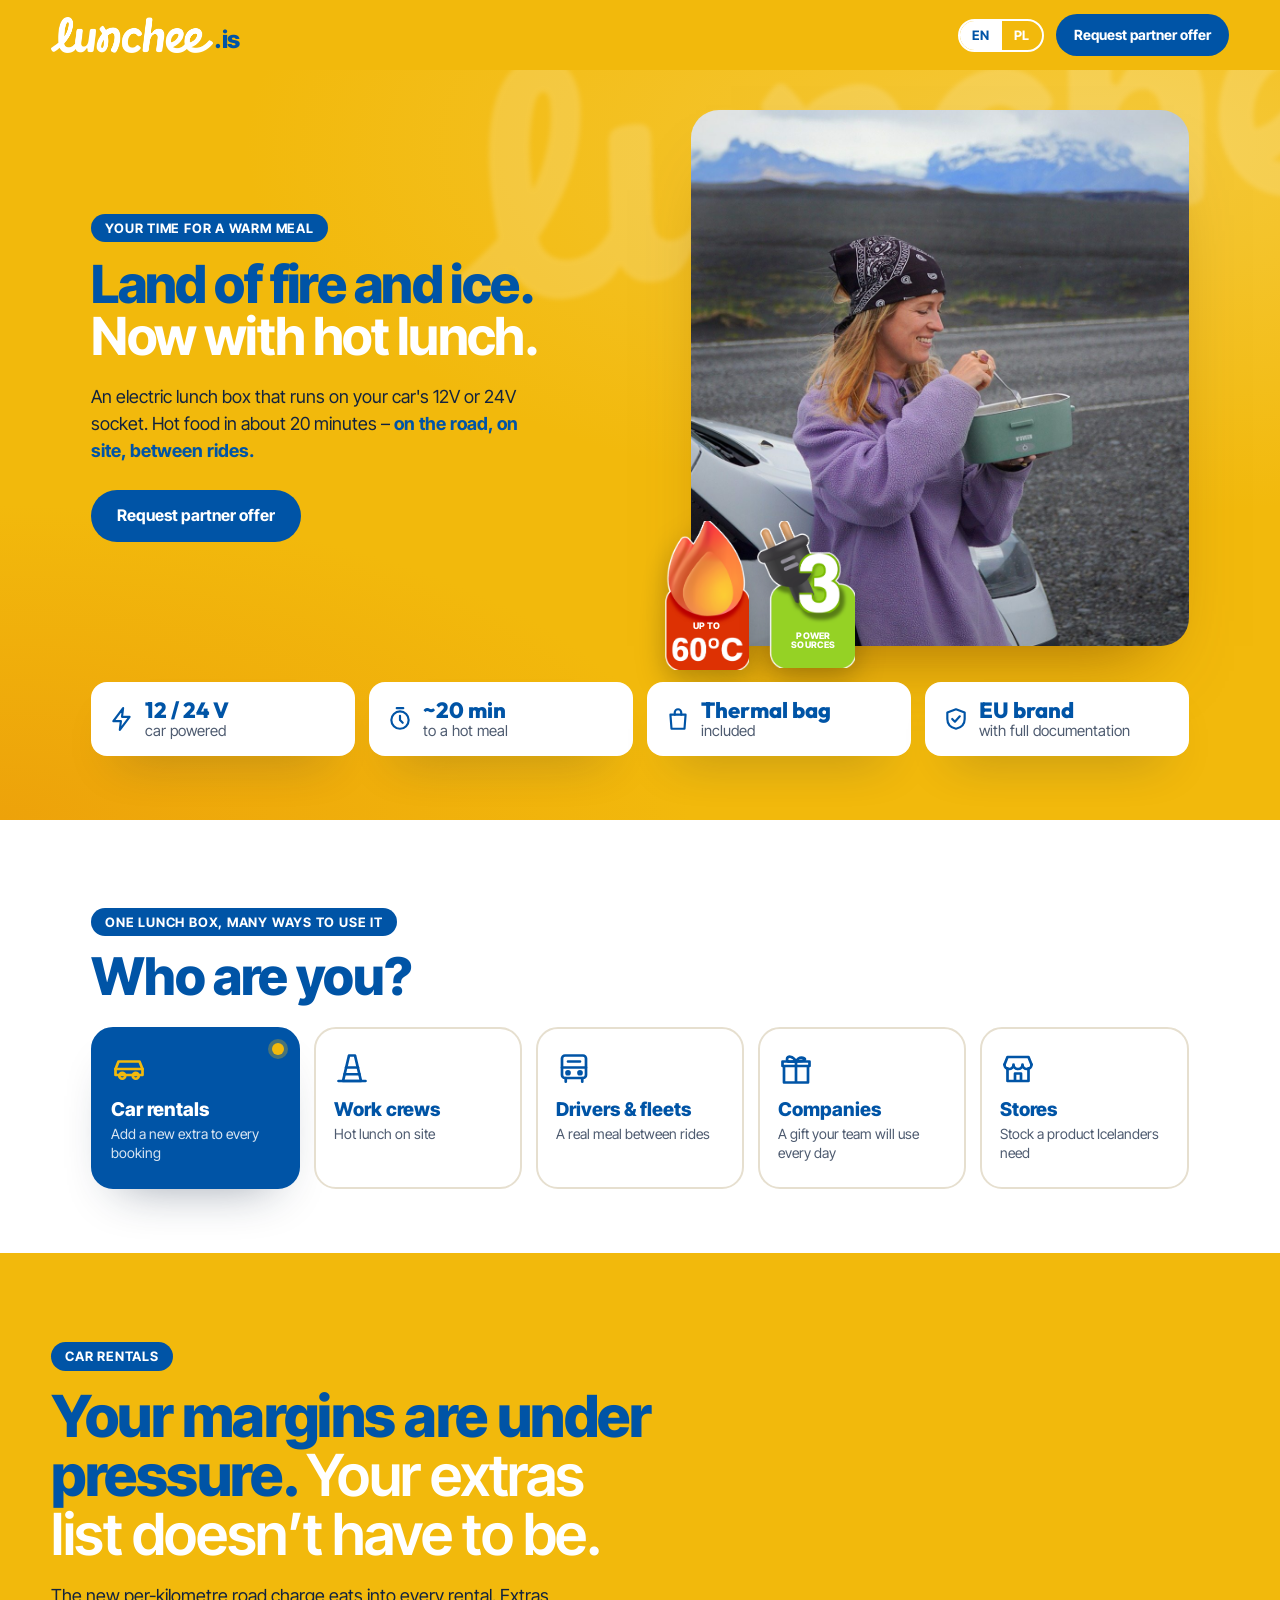
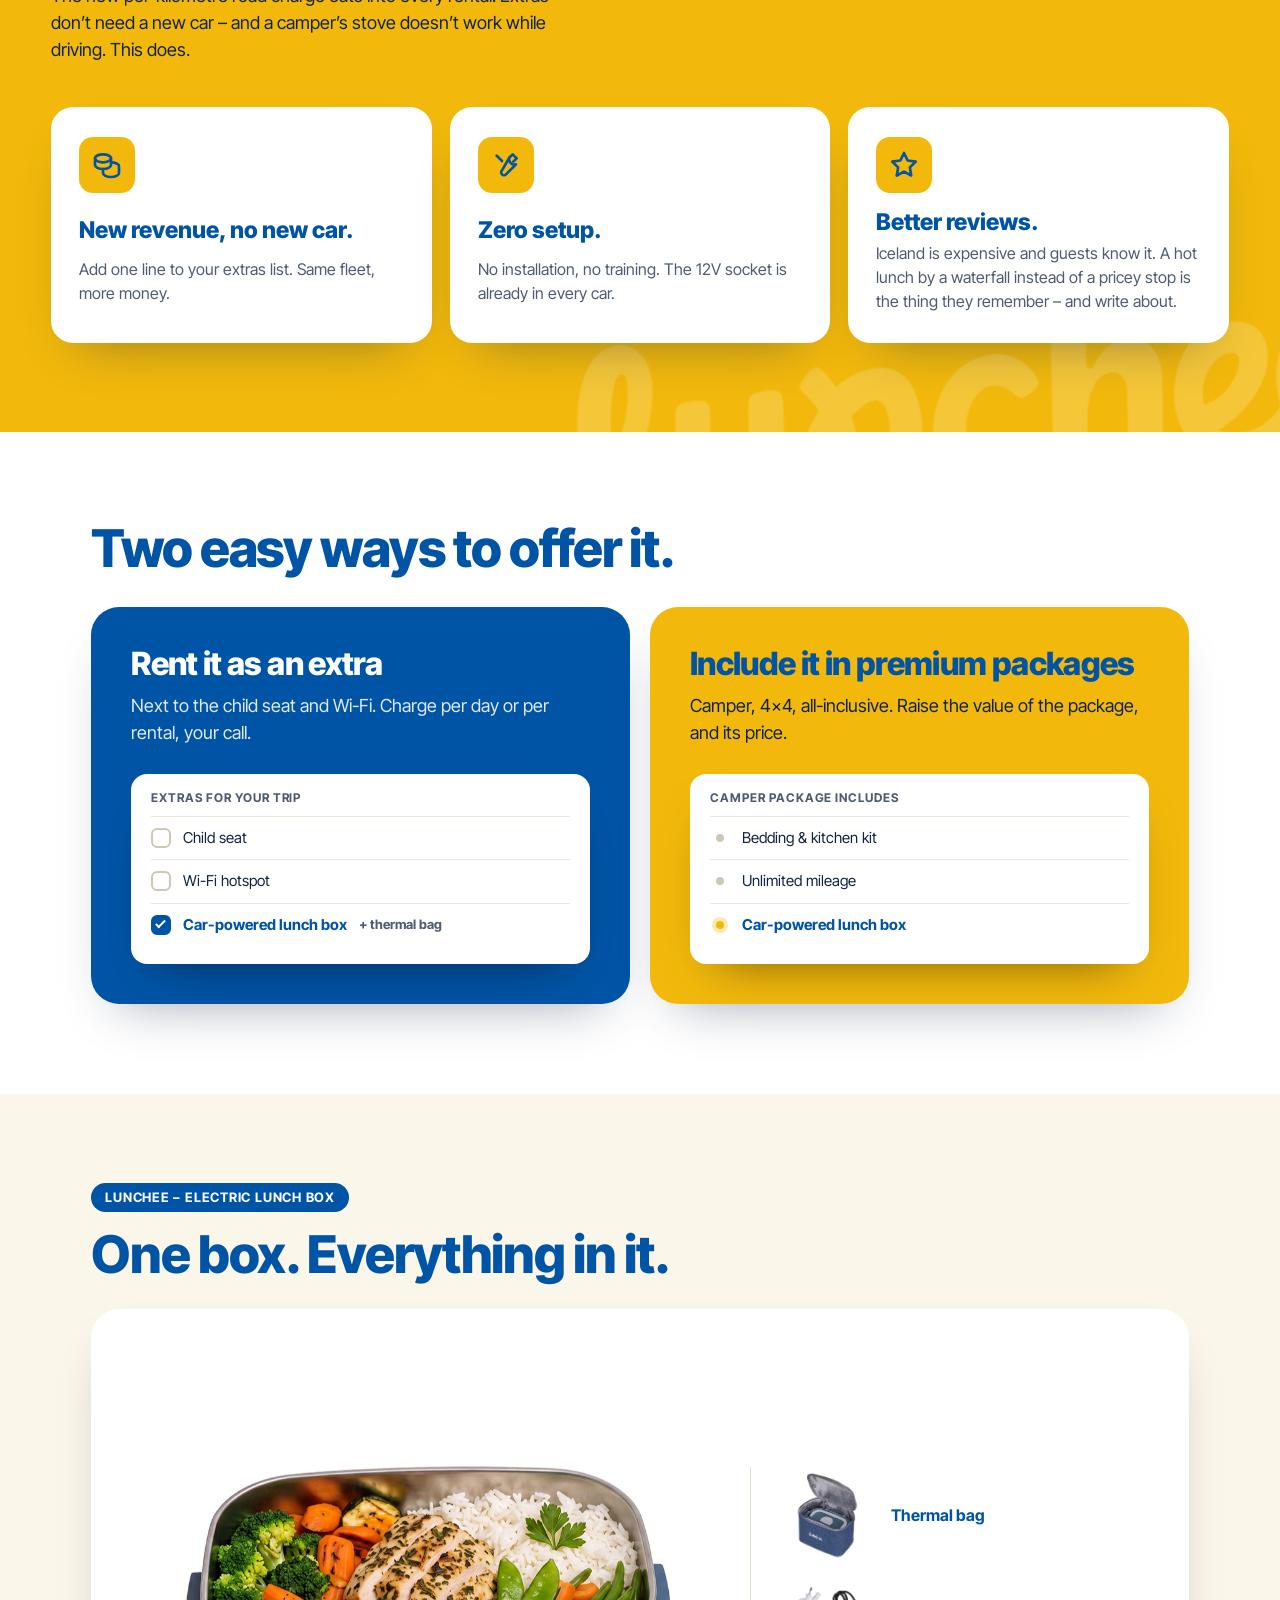
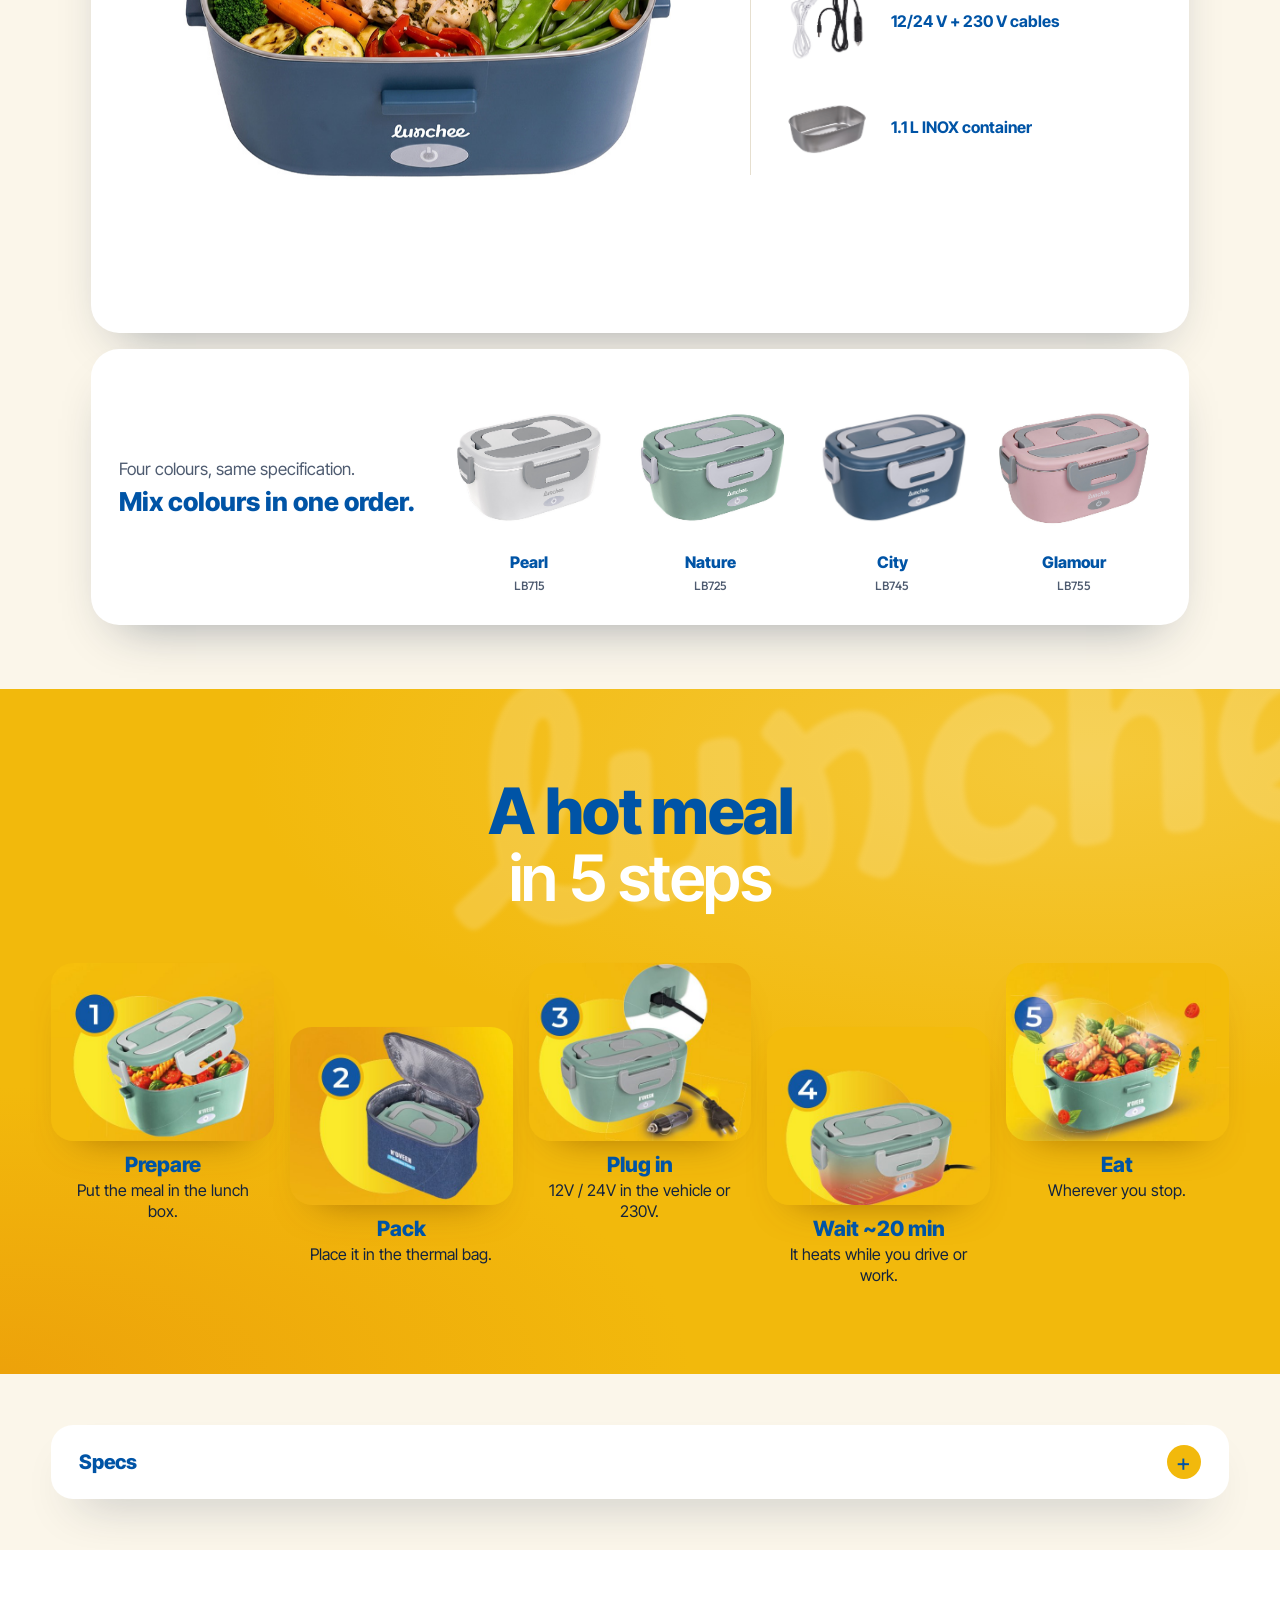
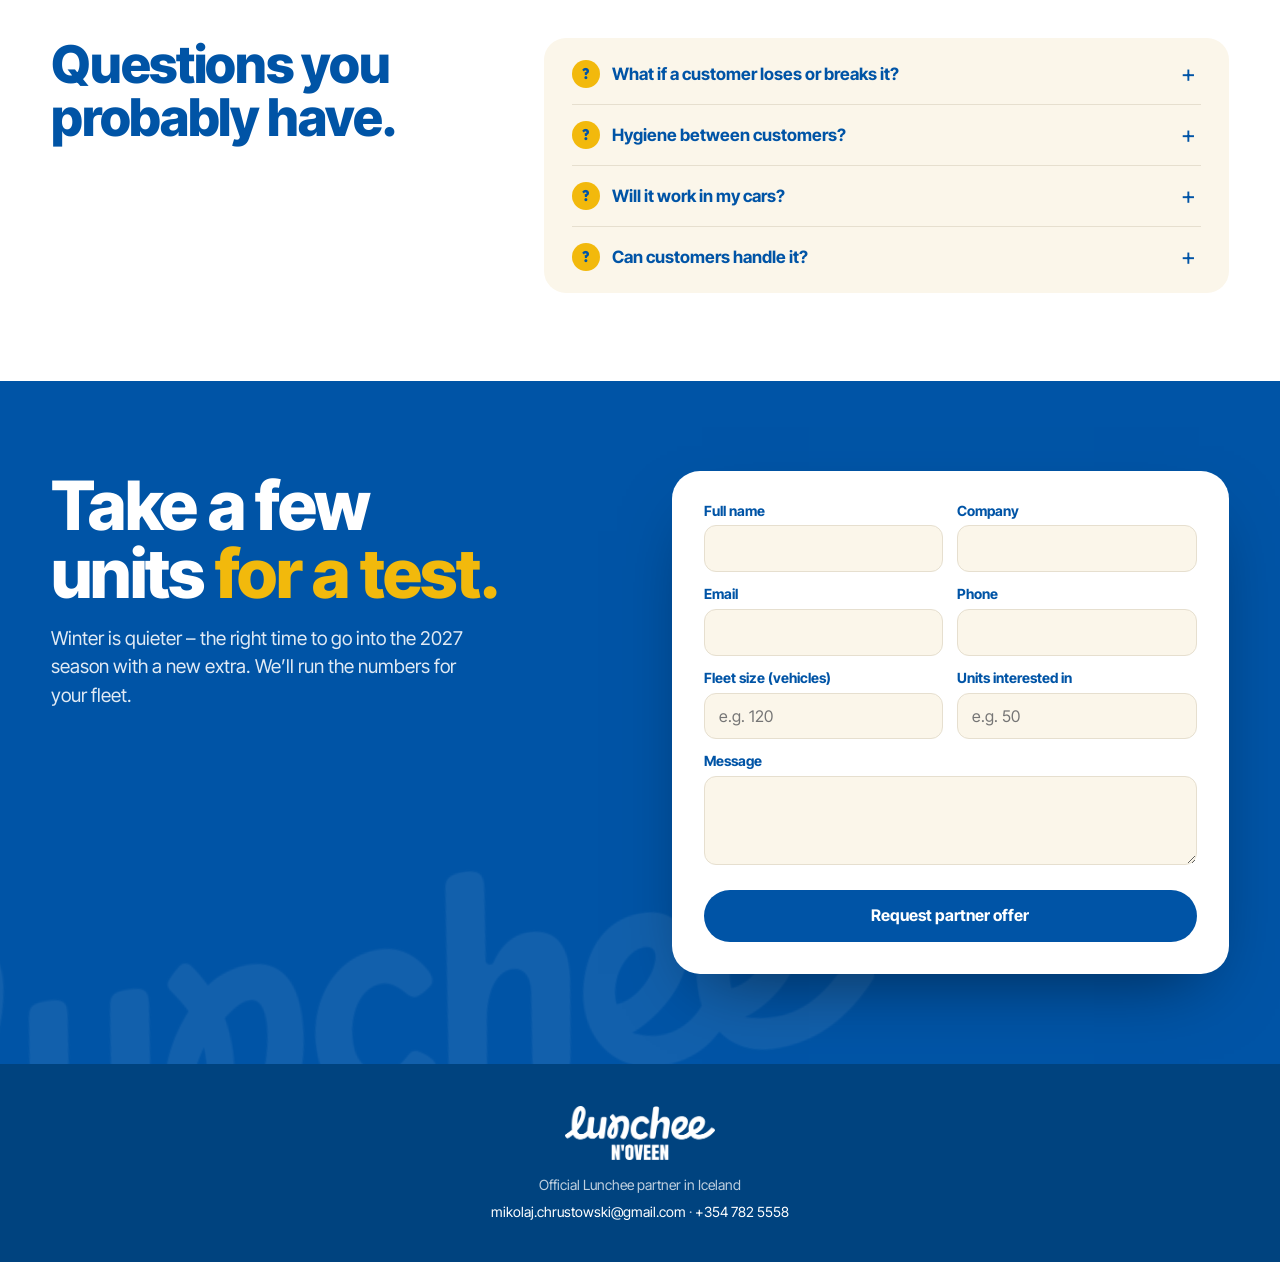
==== commit 57920a6e: "v2: '.is' next to the Lunchee logo in the header; tighter header on narrow phones Co-Authored-By: Cl" ====
--- a/v2/index.html
+++ b/v2/index.html
@@ -11,13 +11,13 @@
 <link rel="preconnect" href="https://fonts.googleapis.com">
 <link rel="preconnect" href="https://fonts.gstatic.com" crossorigin>
 <link href="https://fonts.googleapis.com/css2?family=Inter+Tight:wght@400..800&family=Outfit:wght@500..800&display=swap" rel="stylesheet">
-<link rel="stylesheet" href="css/style.css?v=20261020-2">
+<link rel="stylesheet" href="css/style.css?v=20261021-2">
 </head>
 <body>
 
 <!-- 1 · HEADER -->
 <header class="nav" id="nav">
-  <a href="#top" class="nav__logo" aria-label="Lunchee – top of page"><img src="assets/img/lunchee-logo-white.png" alt="Lunchee" width="640" height="142"></a>
+  <a href="#top" class="nav__logo" aria-label="Lunchee.is – top of page"><img src="assets/img/lunchee-logo-white.png" alt="Lunchee" width="640" height="142"><span class="nav__tld" aria-hidden="true">.is</span></a>
   <div class="nav__right">
     <div class="lang" role="group" aria-label="Language">
       <button type="button" data-lang="en" aria-pressed="true">EN</button>
@@ -200,7 +200,7 @@
   <p class="foot__contact"><a href="mailto:mikolaj.chrustowski@gmail.com">mikolaj.chrustowski@gmail.com</a> · <a href="tel:+3547825558">+354 782 5558</a></p>
 </footer>
 
-<script src="js/content.js?v=20261020-2" defer></script>
-<script src="js/main.js?v=20261020-2" defer></script>
+<script src="js/content.js?v=20261021-2" defer></script>
+<script src="js/main.js?v=20261021-2" defer></script>
 </body>
 </html>
--- a/v2/css/style.css
+++ b/v2/css/style.css
@@ -105,9 +105,10 @@
   background: var(--yellow); transition: box-shadow .3s, padding .3s;
 }
 .nav.is-scrolled { box-shadow: 0 8px 24px -16px rgba(18, 35, 63, .5); padding-block: 10px; }
-.nav__logo { flex: none; }
+.nav__logo { flex: none; display: inline-flex; align-items: flex-end; gap: 1px; text-decoration: none; }
 .nav__logo img { height: 28px; width: auto; }
-@media (min-width: 760px) { .nav__logo img { height: 36px; } }
+.nav__tld { font: 800 19px/1 var(--font); color: var(--blue); letter-spacing: -0.02em; margin-bottom: 1px; }
+@media (min-width: 760px) { .nav__logo img { height: 36px; } .nav__tld { font-size: 24px; } }
 .nav__right { display: flex; align-items: center; gap: 12px; min-width: 0; }
 .nav .btn { white-space: nowrap; }
 .lang { display: inline-flex; border: 2px solid var(--white); border-radius: 999px; overflow: hidden; }
@@ -417,3 +418,11 @@
   *, *::before, *::after { animation-duration: .001ms !important; animation-iteration-count: 1 !important; transition-duration: .001ms !important; scroll-behavior: auto !important; }
   .reveal, .reveal-load { opacity: 1; transform: none; }
 }
+
+/* narrow phones: logo + ".is" + language switch + CTA must share one row */
+@media (max-width: 420px) {
+  .nav__logo img { height: 22px; }
+  .nav__tld { font-size: 15px; }
+  .nav .btn--small { max-width: 112px; padding: 4px 10px; font-size: 11.5px; }
+  .lang button { padding: 6px 7px; font-size: 11.5px; }
+}
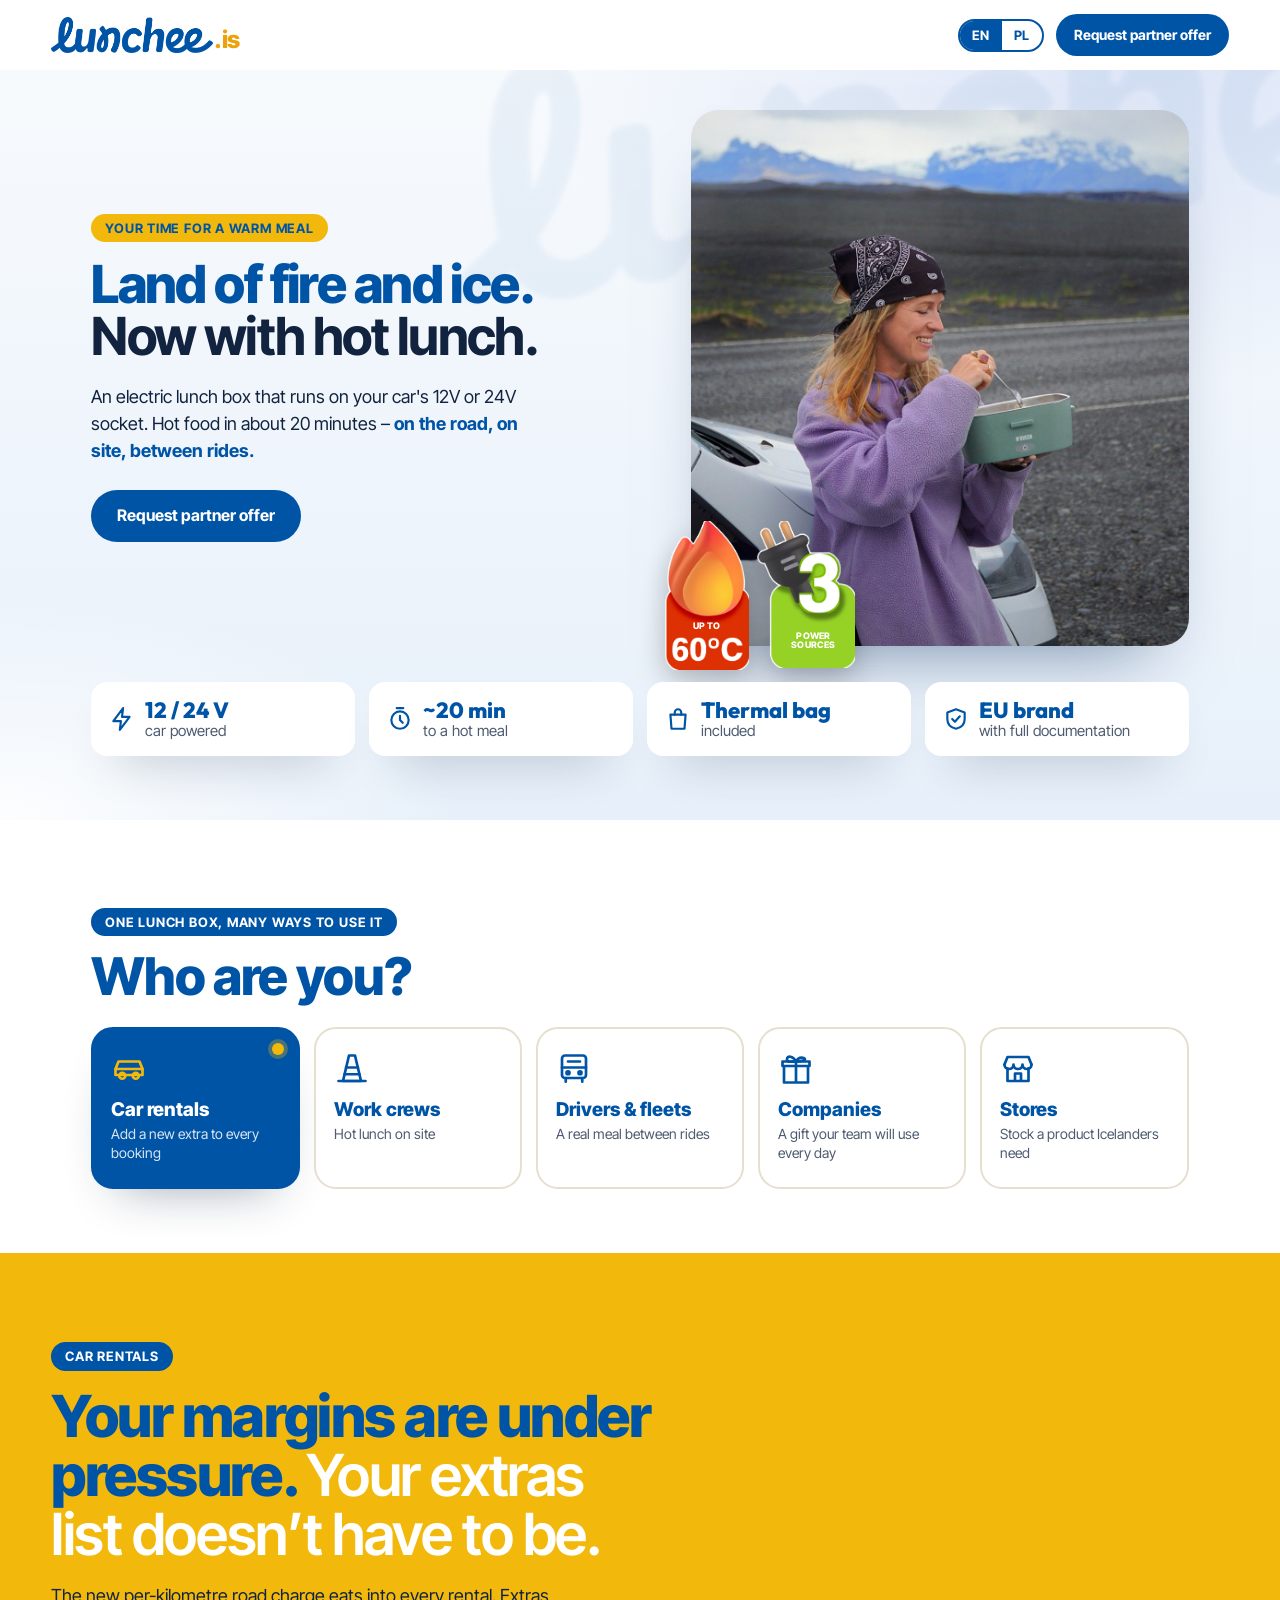
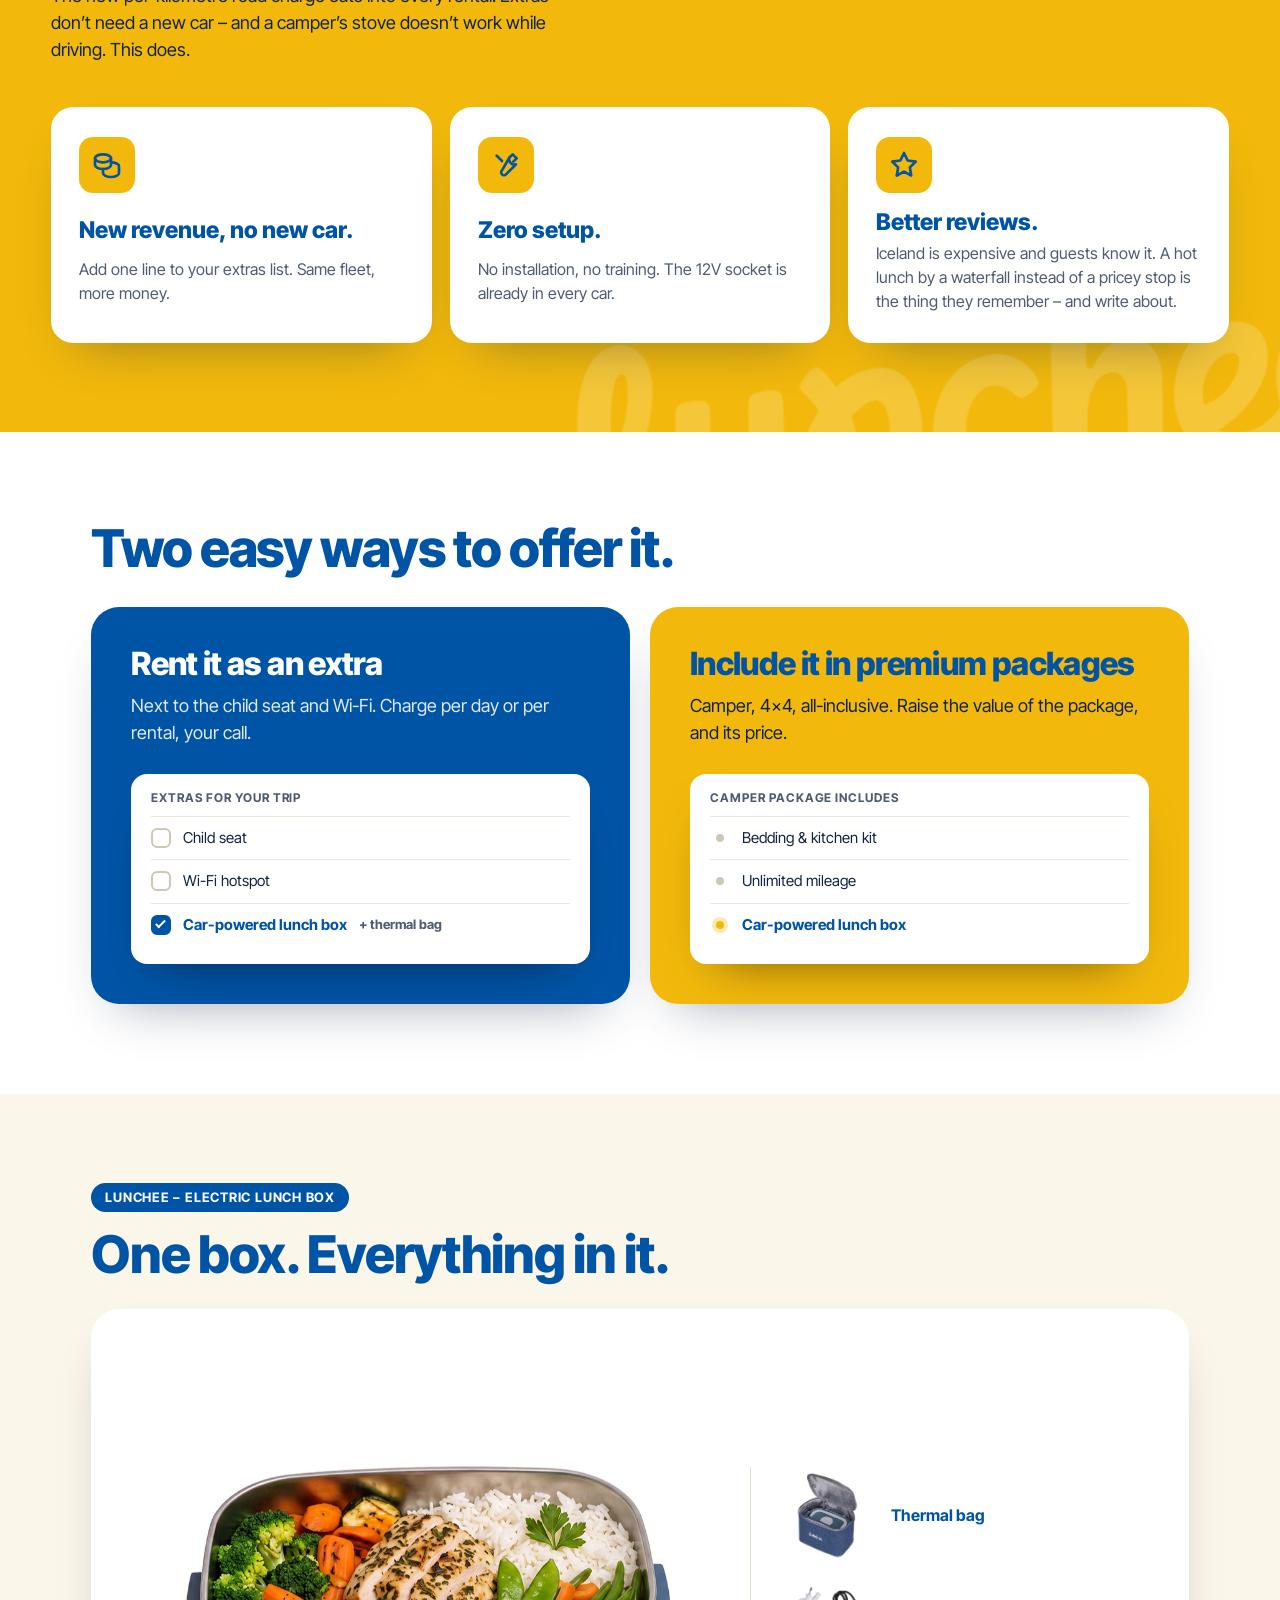
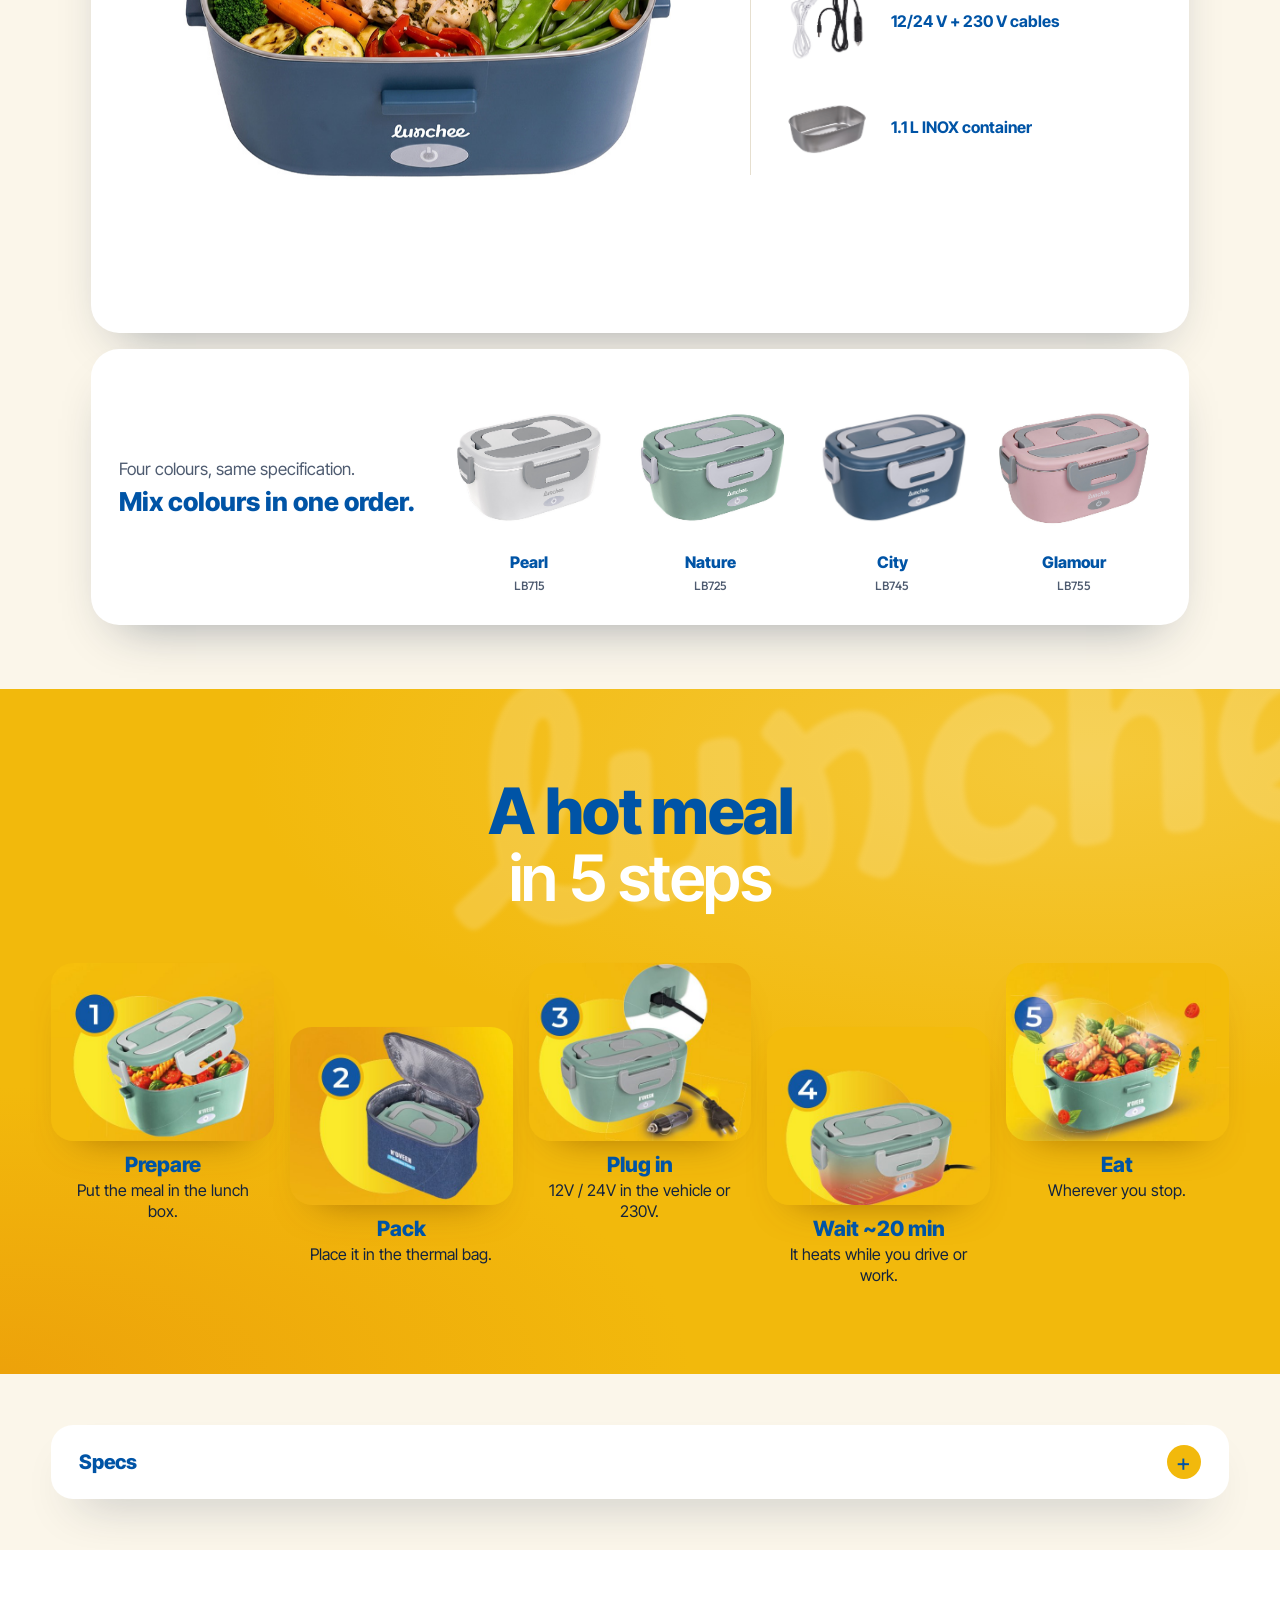
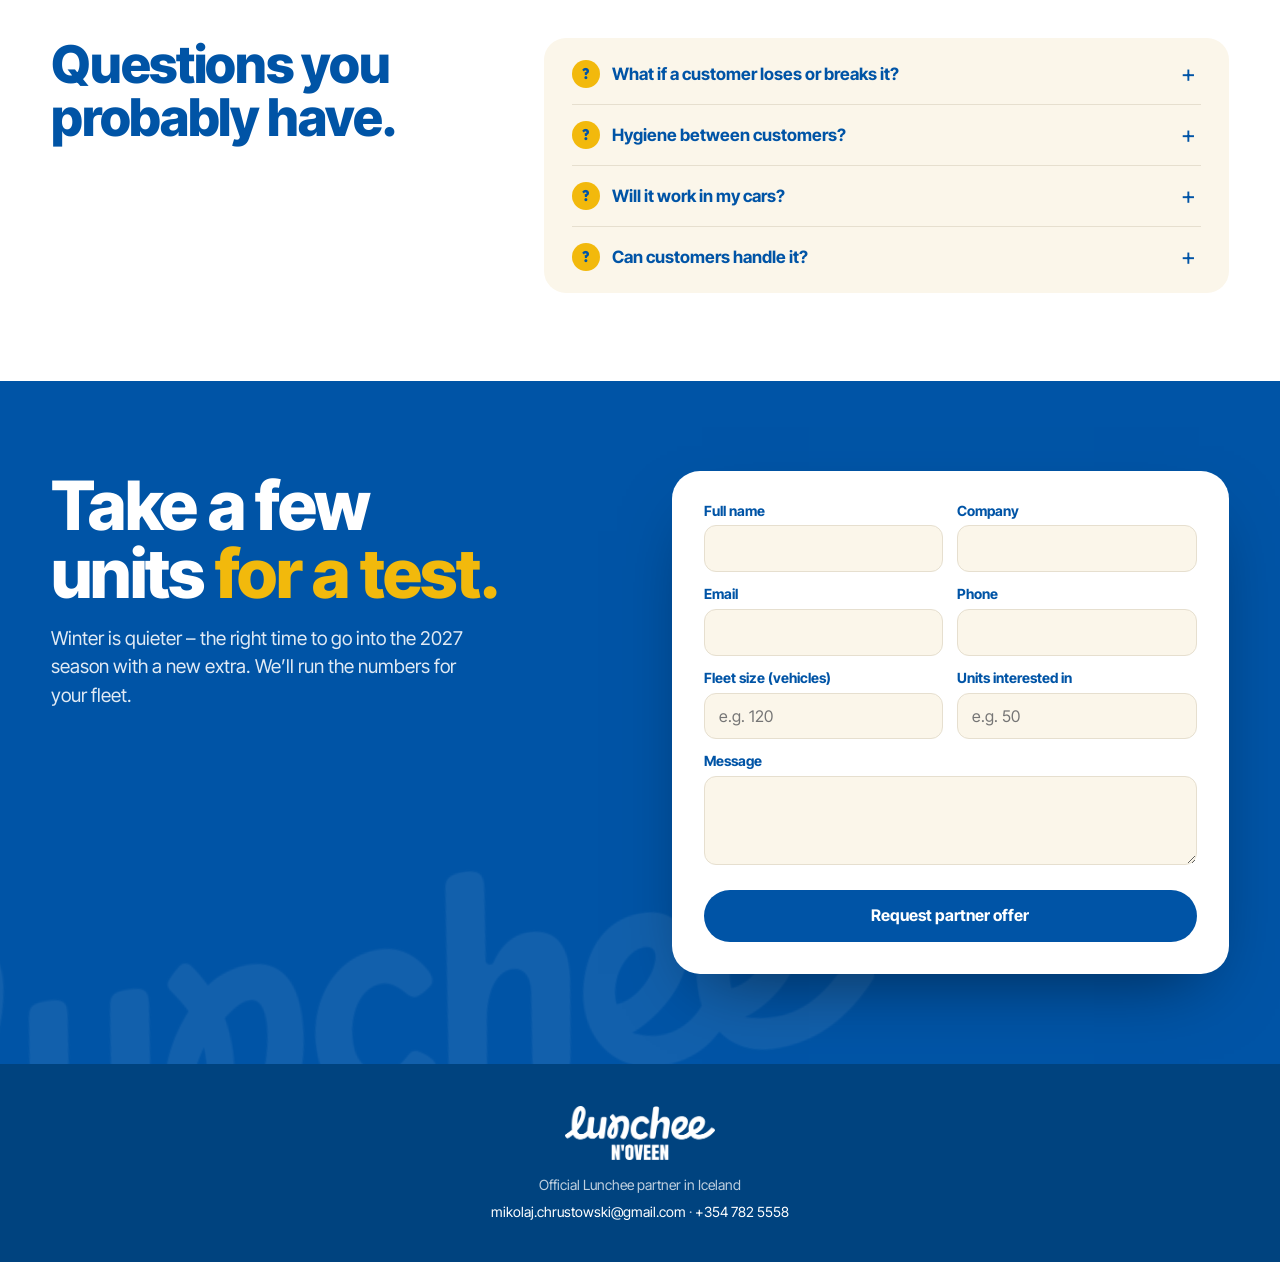
==== commit cf771f1b: "v2: icy white/blue header and hero instead of yellow (yellow kept as brand accent) Co-Authored-By: C" ====
--- a/v2/index.html
+++ b/v2/index.html
@@ -6,18 +6,18 @@
 <title>Lunchee Iceland – a hot meal anywhere you drive</title>
 <meta name="description" content="An electric lunch box that runs on your car's 12V or 24V socket. Hot food in about 20 minutes – for car rentals, work crews, drivers and stores in Iceland.">
 <meta name="robots" content="noindex, nofollow">
-<meta name="theme-color" content="#F2B90C">
+<meta name="theme-color" content="#FFFFFF">
 <link rel="icon" href="assets/img/favicon.svg" type="image/svg+xml">
 <link rel="preconnect" href="https://fonts.googleapis.com">
 <link rel="preconnect" href="https://fonts.gstatic.com" crossorigin>
 <link href="https://fonts.googleapis.com/css2?family=Inter+Tight:wght@400..800&family=Outfit:wght@500..800&display=swap" rel="stylesheet">
-<link rel="stylesheet" href="css/style.css?v=20261021-2">
+<link rel="stylesheet" href="css/style.css?v=20261021-3">
 </head>
 <body>
 
 <!-- 1 · HEADER -->
 <header class="nav" id="nav">
-  <a href="#top" class="nav__logo" aria-label="Lunchee.is – top of page"><img src="assets/img/lunchee-logo-white.png" alt="Lunchee" width="640" height="142"><span class="nav__tld" aria-hidden="true">.is</span></a>
+  <a href="#top" class="nav__logo" aria-label="Lunchee.is – top of page"><img src="assets/img/lunchee-logo-blue.png" alt="Lunchee" width="640" height="142"><span class="nav__tld" aria-hidden="true">.is</span></a>
   <div class="nav__right">
     <div class="lang" role="group" aria-label="Language">
       <button type="button" data-lang="en" aria-pressed="true">EN</button>
@@ -200,7 +200,7 @@
   <p class="foot__contact"><a href="mailto:mikolaj.chrustowski@gmail.com">mikolaj.chrustowski@gmail.com</a> · <a href="tel:+3547825558">+354 782 5558</a></p>
 </footer>
 
-<script src="js/content.js?v=20261021-2" defer></script>
-<script src="js/main.js?v=20261021-2" defer></script>
+<script src="js/content.js?v=20261021-3" defer></script>
+<script src="js/main.js?v=20261021-3" defer></script>
 </body>
 </html>
--- a/v2/css/style.css
+++ b/v2/css/style.css
@@ -20,6 +20,8 @@
   --muted: #4E5B70;
   --line: #E6DFCF;
   --white: #FFFFFF;
+  --ice-1: #F7FAFD;       /* "icy" hero background (top) */
+  --ice-2: #E7F0FA;       /* "icy" hero background (bottom) */
   --radius: 22px;
   --gutter: 16px;
   --max: 1200px;
@@ -102,18 +104,18 @@
   position: sticky; top: 0; z-index: 50;
   display: flex; align-items: center; justify-content: space-between; gap: 12px;
   padding: 14px var(--gutter); padding-top: max(14px, env(safe-area-inset-top));
-  background: var(--yellow); transition: box-shadow .3s, padding .3s;
-}
-.nav.is-scrolled { box-shadow: 0 8px 24px -16px rgba(18, 35, 63, .5); padding-block: 10px; }
+  background: var(--white); transition: box-shadow .3s, padding .3s;
+}
+.nav.is-scrolled { box-shadow: 0 1px 0 #E3EAF3, 0 8px 24px -18px rgba(0, 54, 110, .45); padding-block: 10px; }
 .nav__logo { flex: none; display: inline-flex; align-items: flex-end; gap: 1px; text-decoration: none; }
 .nav__logo img { height: 28px; width: auto; }
-.nav__tld { font: 800 19px/1 var(--font); color: var(--blue); letter-spacing: -0.02em; margin-bottom: 1px; }
+.nav__tld { font: 800 19px/1 var(--font); color: var(--yellow-deep); letter-spacing: -0.02em; margin-bottom: 1px; }
 @media (min-width: 760px) { .nav__logo img { height: 36px; } .nav__tld { font-size: 24px; } }
 .nav__right { display: flex; align-items: center; gap: 12px; min-width: 0; }
 .nav .btn { white-space: nowrap; }
-.lang { display: inline-flex; border: 2px solid var(--white); border-radius: 999px; overflow: hidden; }
-.lang button { appearance: none; border: 0; background: transparent; color: var(--white); font: 700 13px/1 var(--font); letter-spacing: .04em; padding: 8px 12px; cursor: pointer; }
-.lang button[aria-pressed="true"] { background: var(--white); color: var(--blue); }
+.lang { display: inline-flex; border: 2px solid var(--blue); border-radius: 999px; overflow: hidden; }
+.lang button { appearance: none; border: 0; background: transparent; color: var(--blue); font: 700 13px/1 var(--font); letter-spacing: .04em; padding: 8px 12px; cursor: pointer; }
+.lang button[aria-pressed="true"] { background: var(--blue); color: var(--white); }
 .lang button[hidden] { display: none; }
 @media (max-width: 560px) {
   .nav { gap: 8px; }
@@ -124,18 +126,22 @@
 
 /* ---------- 2 · Hero (yellow brand background) ---------- */
 .hero-wrap { padding-bottom: clamp(32px, 5vw, 64px); }
+.hero-wrap.brand-bg { background: linear-gradient(180deg, var(--ice-1) 0%, var(--ice-2) 100%); }
+.hero-wrap.brand-bg::before { background-image: url("../assets/img/lunchee-logo-blue.png"); opacity: .05; }
+.hero-wrap.brand-bg::after { background: radial-gradient(80% 70% at 90% 0%, rgba(118, 147, 223, .2), transparent 60%), radial-gradient(60% 50% at 0% 100%, rgba(255, 255, 255, .9), transparent 60%); }
+.hero .eyebrow { background: var(--yellow); color: var(--blue); }
 .hero {
   max-width: var(--max); margin: 0 auto; padding: 16px var(--gutter) 0;
   display: grid; grid-template-columns: minmax(0, 1fr); gap: 28px; align-items: center;
 }
 .hero__title { font-size: clamp(40px, 10.5vw, 58px); line-height: 1; letter-spacing: -0.03em; }
 .hero__title .line { display: block; color: var(--blue); }
-.hero__title .line--hot { color: var(--white); font-weight: 700; }
+.hero__title .line--hot { color: var(--ink); font-weight: 700; }
 .hero__sub { margin-top: 20px; color: var(--ink); max-width: 44ch; font-size: 18px; }
 .hero__sub strong { font-weight: 700; color: var(--blue); }
 .hero__actions { margin-top: 26px; display: flex; gap: 12px; flex-wrap: wrap; }
 .hero__photo { position: relative; border-radius: 28px; overflow: visible; aspect-ratio: 4 / 3.8; }
-.hero__photo > img { width: 100%; height: 100%; object-fit: cover; object-position: 50% 42%; border-radius: 28px; box-shadow: 0 40px 70px -40px rgba(120, 70, 0, .7); }
+.hero__photo > img { width: 100%; height: 100%; object-fit: cover; object-position: 50% 42%; border-radius: 28px; box-shadow: 0 40px 70px -40px rgba(0, 40, 90, .55); }
 .badges { position: absolute; left: 14px; bottom: -22px; display: flex; gap: 8px; }
 .badge { position: relative; width: clamp(64px, 17vw, 96px); filter: drop-shadow(0 10px 14px rgba(0, 0, 0, .25)); }
 .badge img { width: 100%; }
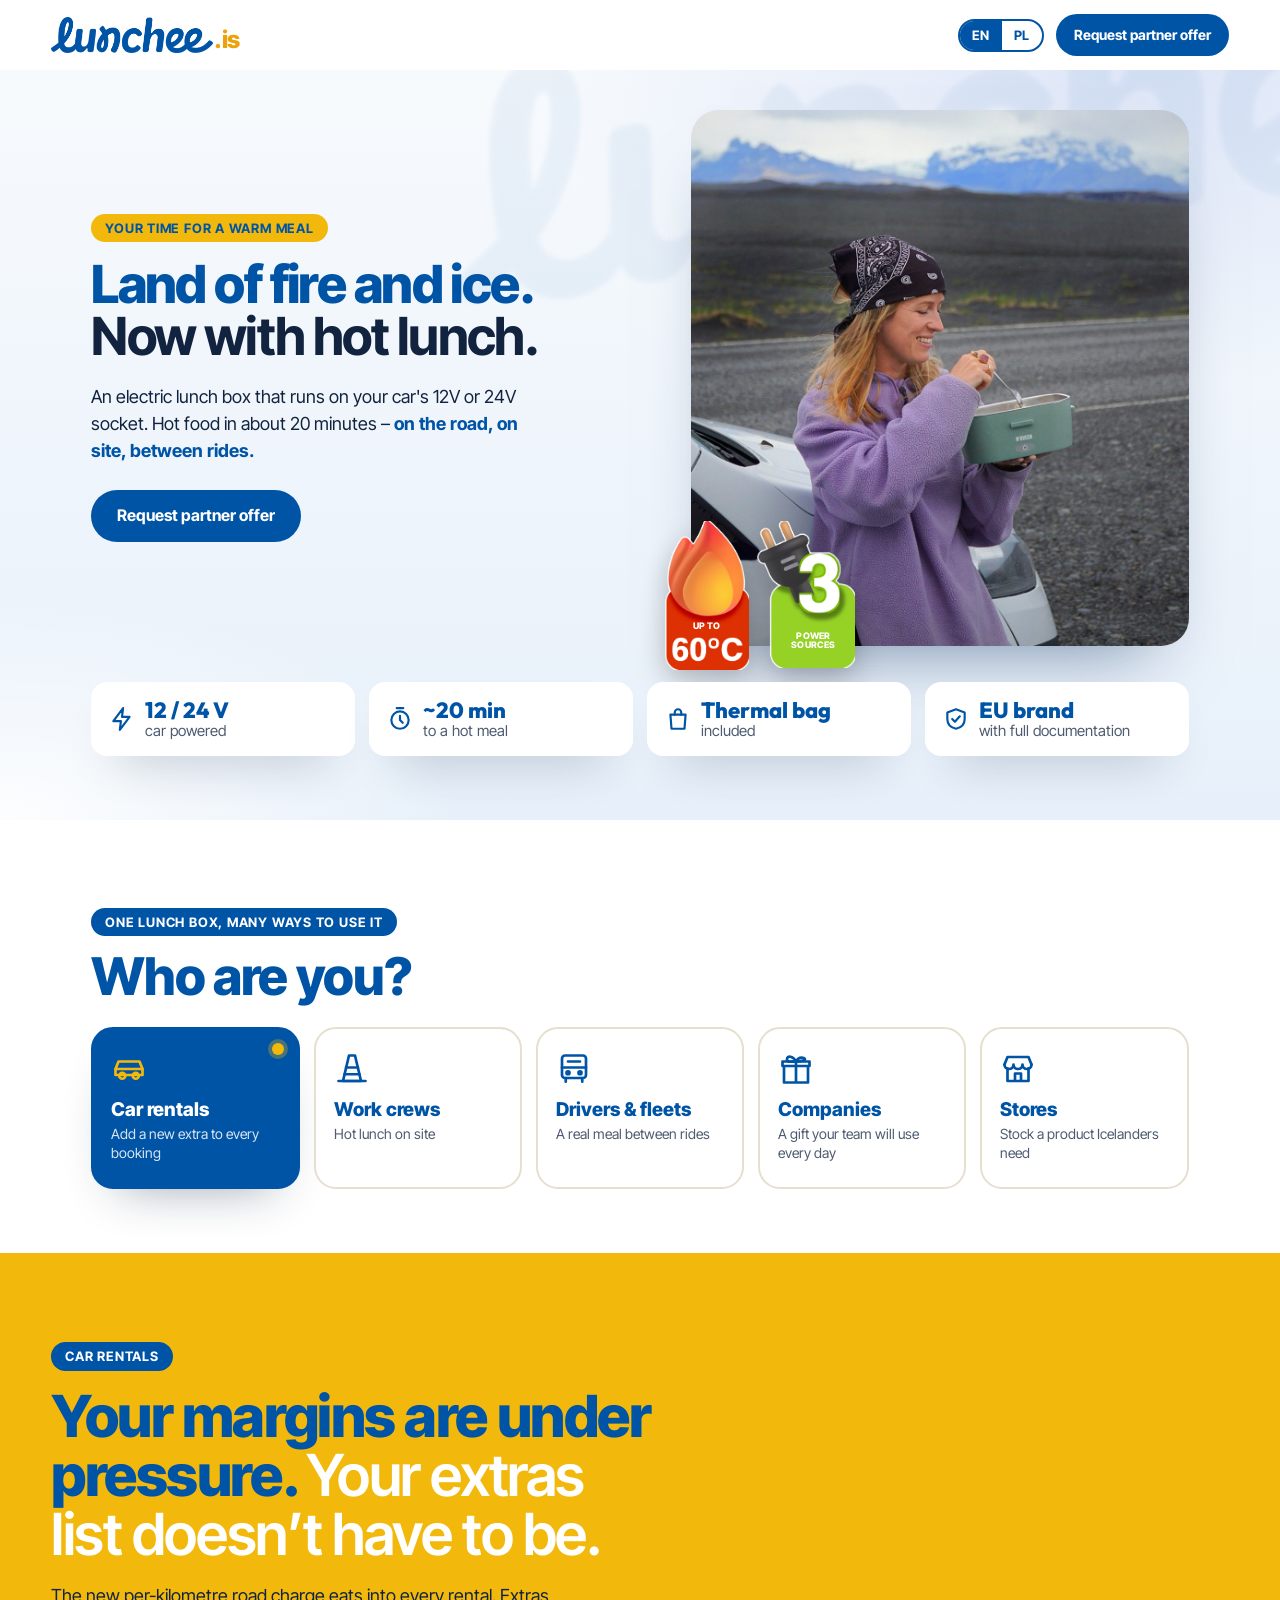
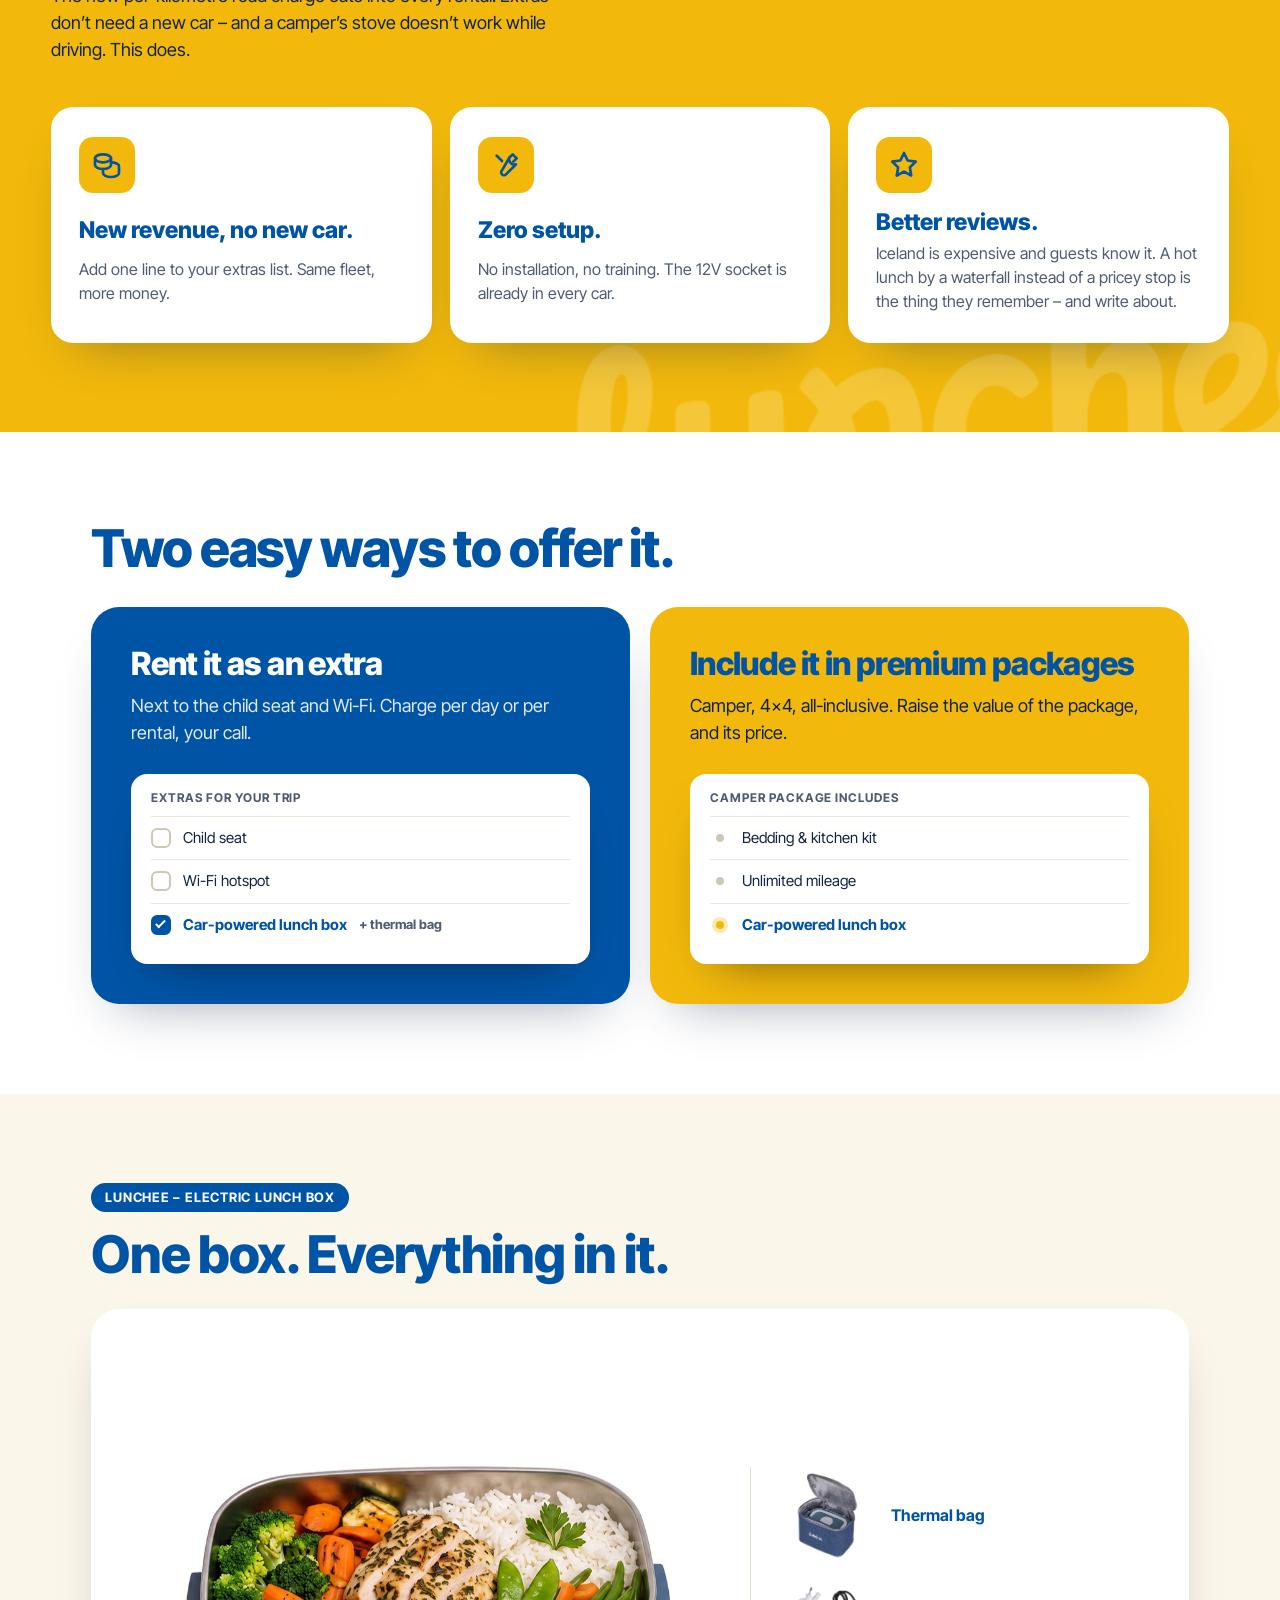
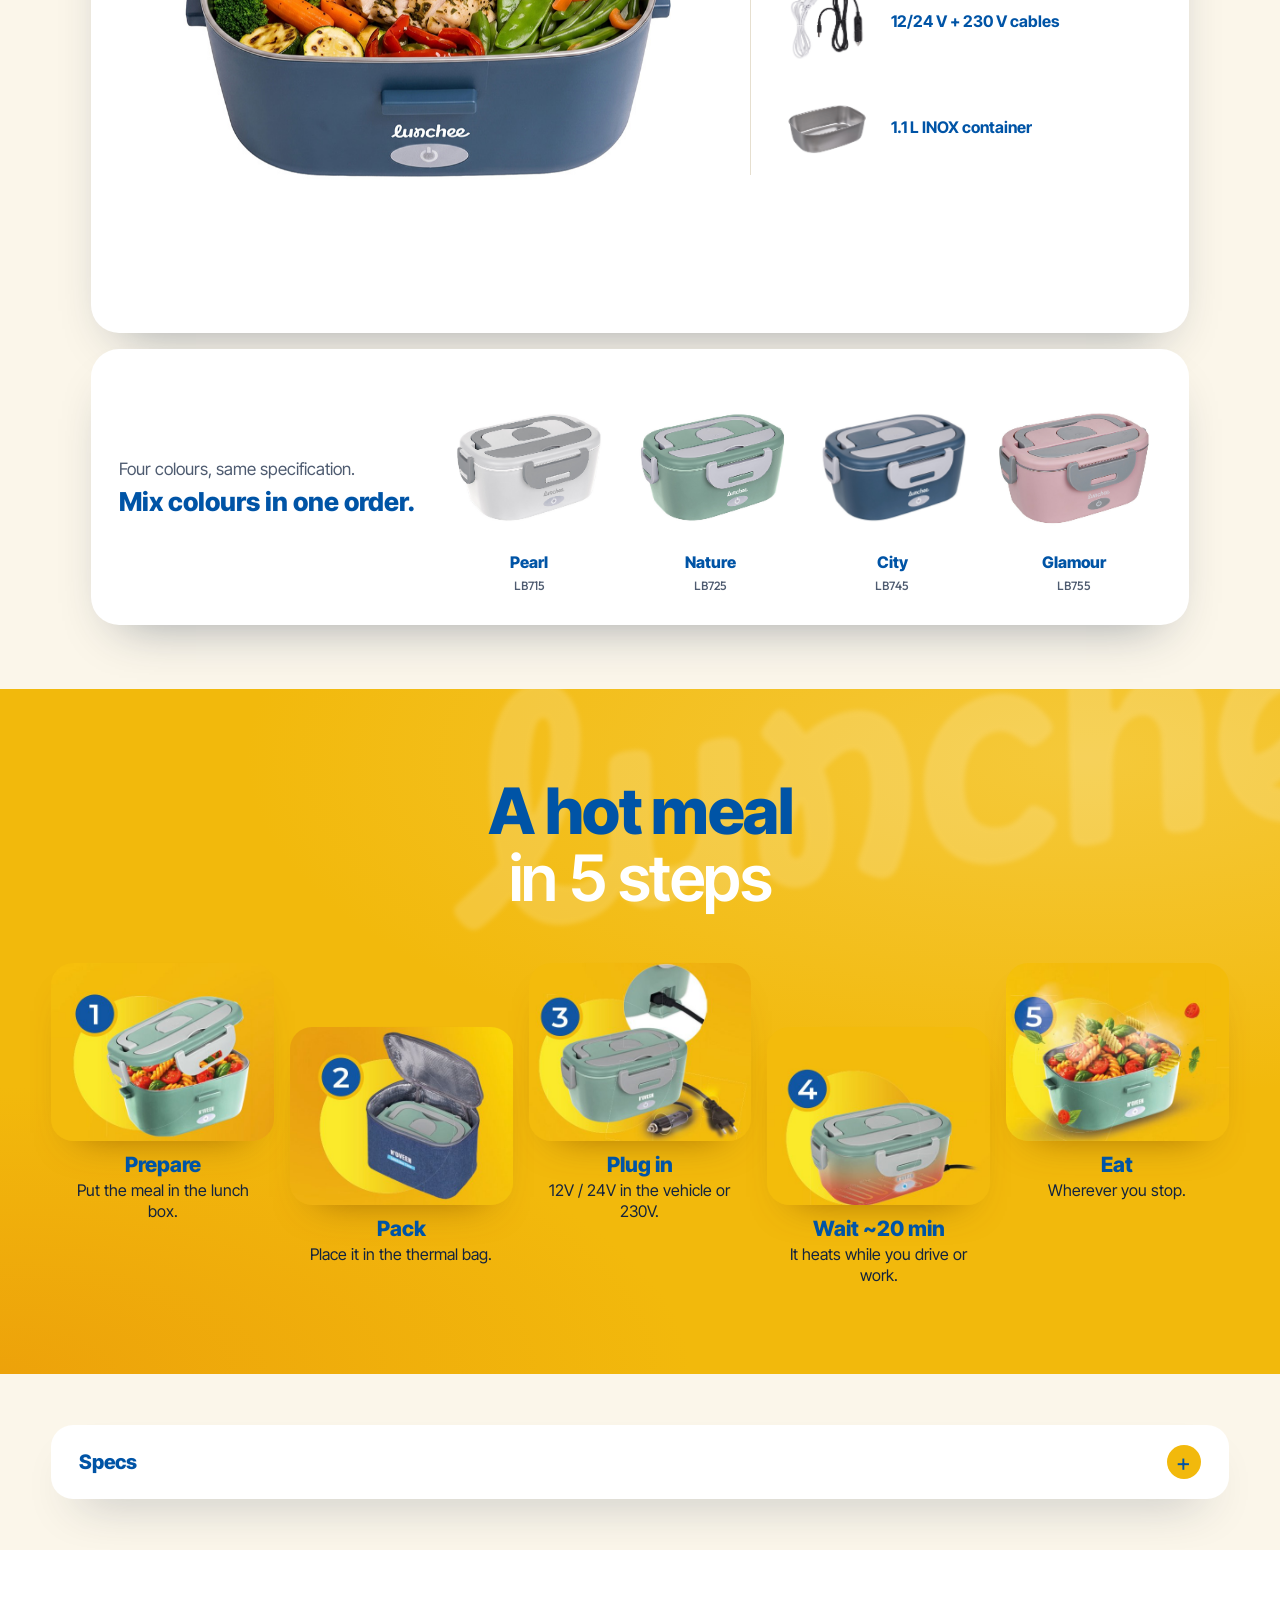
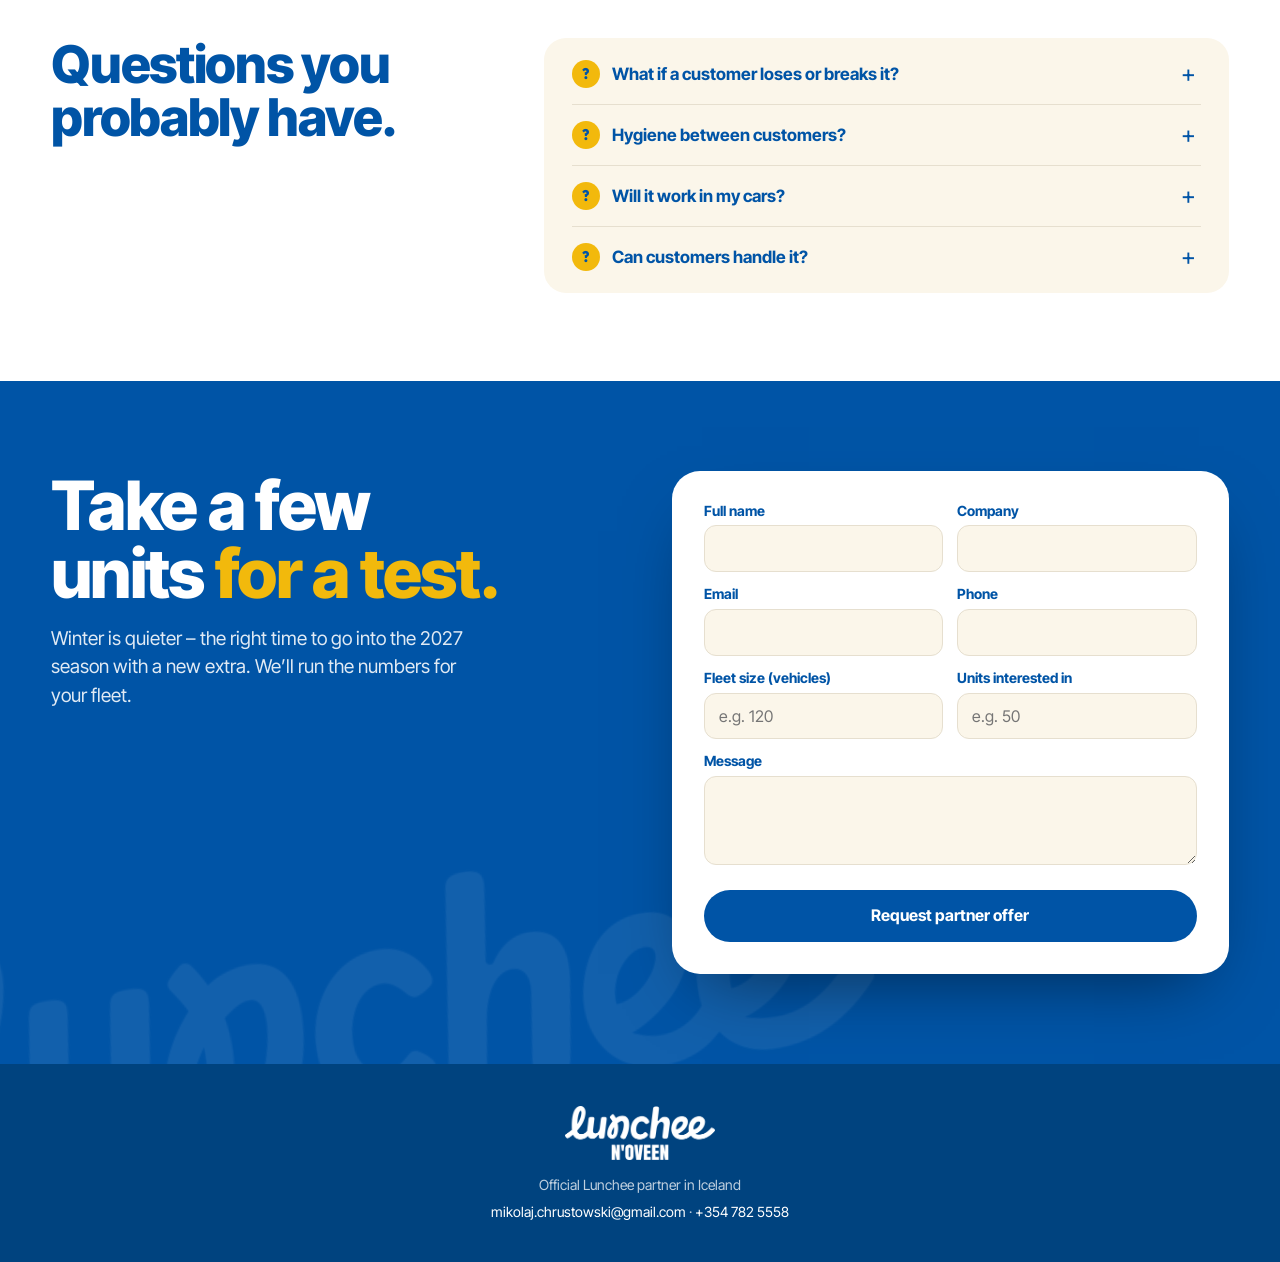
==== commit e3b36f17: "v2: soft glow following the mouse on hero, why, steps, CTA and footer (as on the Flavo LP) Co-Author" ====
--- a/v2/index.html
+++ b/v2/index.html
@@ -11,7 +11,7 @@
 <link rel="preconnect" href="https://fonts.googleapis.com">
 <link rel="preconnect" href="https://fonts.gstatic.com" crossorigin>
 <link href="https://fonts.googleapis.com/css2?family=Inter+Tight:wght@400..800&family=Outfit:wght@500..800&display=swap" rel="stylesheet">
-<link rel="stylesheet" href="css/style.css?v=20261021-3">
+<link rel="stylesheet" href="css/style.css?v=20261021-4">
 </head>
 <body>
 
@@ -31,7 +31,7 @@
 <main id="top">
 
   <!-- 2 · HERO (shared) -->
-  <div class="hero-wrap brand-bg">
+  <div class="hero-wrap brand-bg glow">
   <section class="hero">
     <div class="hero__copy">
       <p class="eyebrow reveal-load" style="--d:0" data-i18n="hero.tagline">Your time for a warm meal</p>
@@ -88,7 +88,7 @@
   </section>
 
   <!-- 4 · WHY IT'S FOR YOU (dynamic) -->
-  <section class="why" id="why"><div class="why__inner" data-dyn="why" aria-live="polite"></div></section>
+  <section class="why glow" id="why"><div class="why__inner" data-dyn="why" aria-live="polite"></div></section>
 
   <!-- 5 · HOW YOU USE IT (dynamic) -->
   <section class="how section" id="how" data-dyn="how"></section>
@@ -123,7 +123,7 @@
   </section>
 
   <!-- 6b · 5 STEPS (graphics from the N'OVEEN leaflet) -->
-  <section class="steps5 brand-bg" id="steps">
+  <section class="steps5 brand-bg glow" id="steps">
     <div class="steps5__inner">
       <h2 class="steps5__title reveal" data-i18n="steps.h"><b>A hot meal</b> in 5 steps</h2>
       <ol class="steps5__list">
@@ -169,7 +169,7 @@
   <section class="faq" id="faq"><div class="faq__inner" data-dyn="faq"></div></section>
 
   <!-- 8 · CTA + FORM (dynamic heading + extra fields) -->
-  <section class="cta" id="contact">
+  <section class="cta glow" id="contact">
     <div class="cta__inner">
       <div class="cta__copy reveal" data-dyn="cta"></div>
       <form class="form reveal" name="lunchee-offer" method="post" action="https://formsubmit.co/mikolaj.chrustowski@gmail.com">
@@ -193,14 +193,14 @@
 </main>
 
 <!-- 9 · FOOTER -->
-<footer class="foot">
+<footer class="foot glow">
   <img src="assets/img/lunchee-logo-white-noveen.png" alt="Lunchee by N'OVEEN" width="640" height="230">
   <p data-i18n="foot.p">Official Lunchee partner in Iceland</p>
   <!-- TODO: replace with the new Lunchee company email + phone -->
   <p class="foot__contact"><a href="mailto:mikolaj.chrustowski@gmail.com">mikolaj.chrustowski@gmail.com</a> · <a href="tel:+3547825558">+354 782 5558</a></p>
 </footer>
 
-<script src="js/content.js?v=20261021-3" defer></script>
-<script src="js/main.js?v=20261021-3" defer></script>
+<script src="js/content.js?v=20261021-4" defer></script>
+<script src="js/main.js?v=20261021-4" defer></script>
 </body>
 </html>
--- a/v2/css/style.css
+++ b/v2/css/style.css
@@ -420,6 +420,16 @@
 .foot a { color: var(--white); text-decoration: none; }
 .foot a:hover { text-decoration: underline; }
 
+/* ---------- Glow that follows the mouse (same idea as the Flavo LP) ---------- */
+.glow { position: relative; isolation: isolate; --glow: rgba(255, 255, 255, .45); --glow-2: rgba(255, 255, 255, .14); }
+.glow__layer {
+  position: absolute; inset: 0; z-index: -1; pointer-events: none; opacity: 0; transition: opacity .5s ease;
+  background: radial-gradient(560px circle at var(--mx, 50%) var(--my, 50%), var(--glow), var(--glow-2) 40%, transparent 70%);
+}
+.glow.is-glow .glow__layer { opacity: 1; }
+.hero-wrap.glow { --glow: rgba(242, 185, 12, .3); --glow-2: rgba(118, 147, 223, .16); }
+.cta.glow, .foot.glow { --glow: rgba(242, 185, 12, .34); --glow-2: rgba(118, 147, 223, .2); }
+
 @media (prefers-reduced-motion: reduce) {
   *, *::before, *::after { animation-duration: .001ms !important; animation-iteration-count: 1 !important; transition-duration: .001ms !important; scroll-behavior: auto !important; }
   .reveal, .reveal-load { opacity: 1; transform: none; }
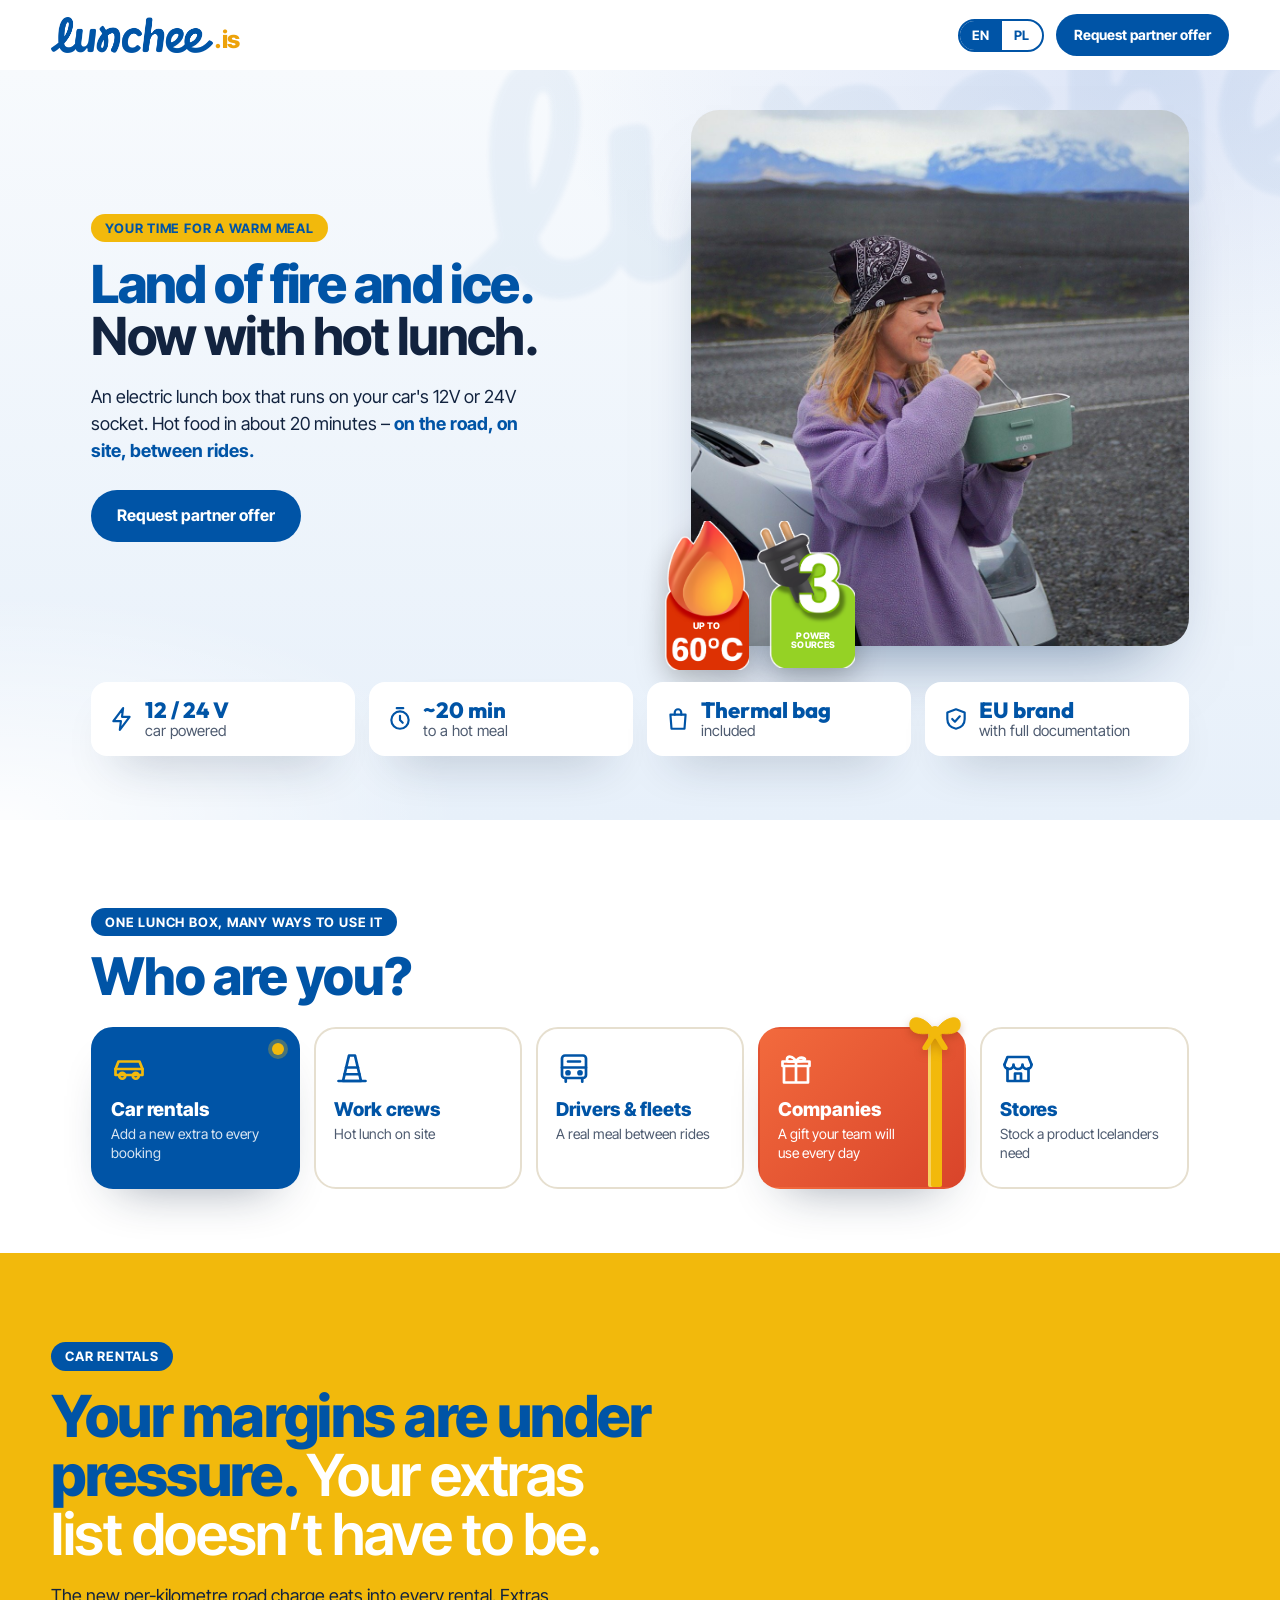
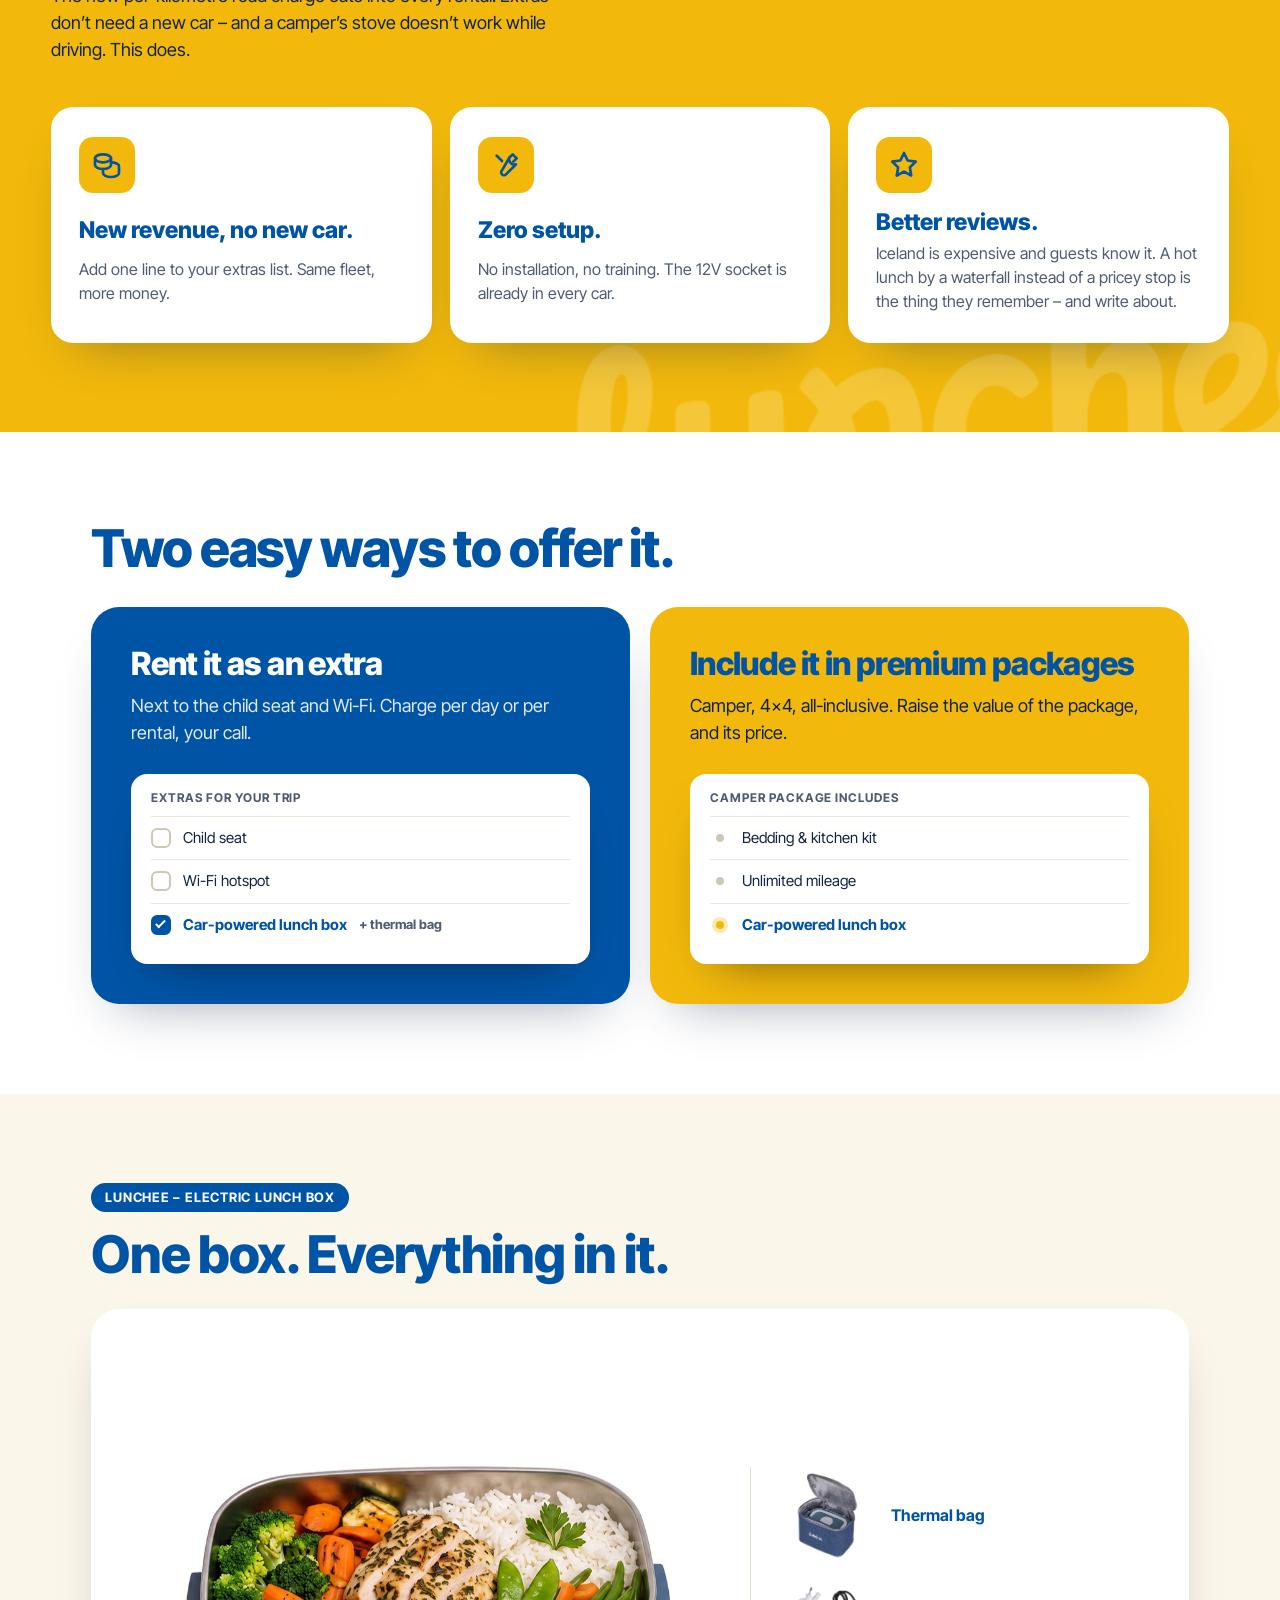
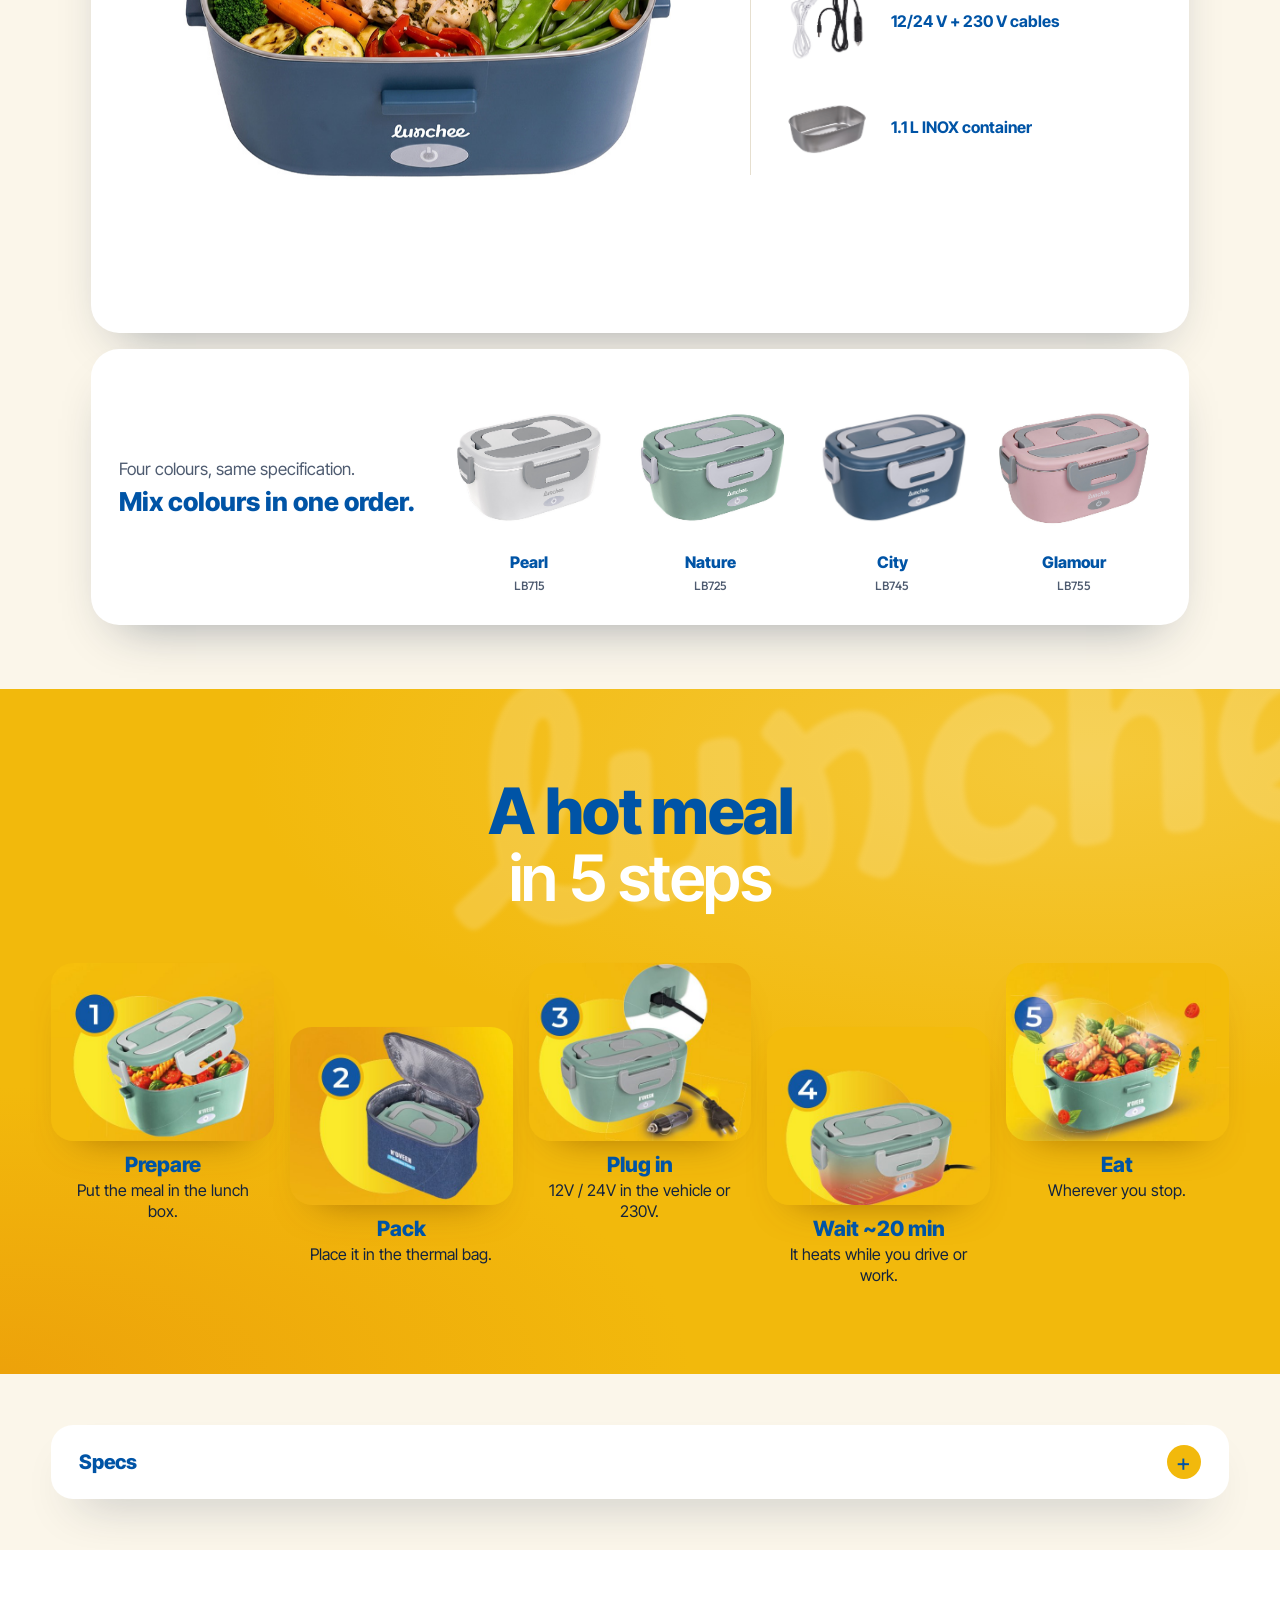
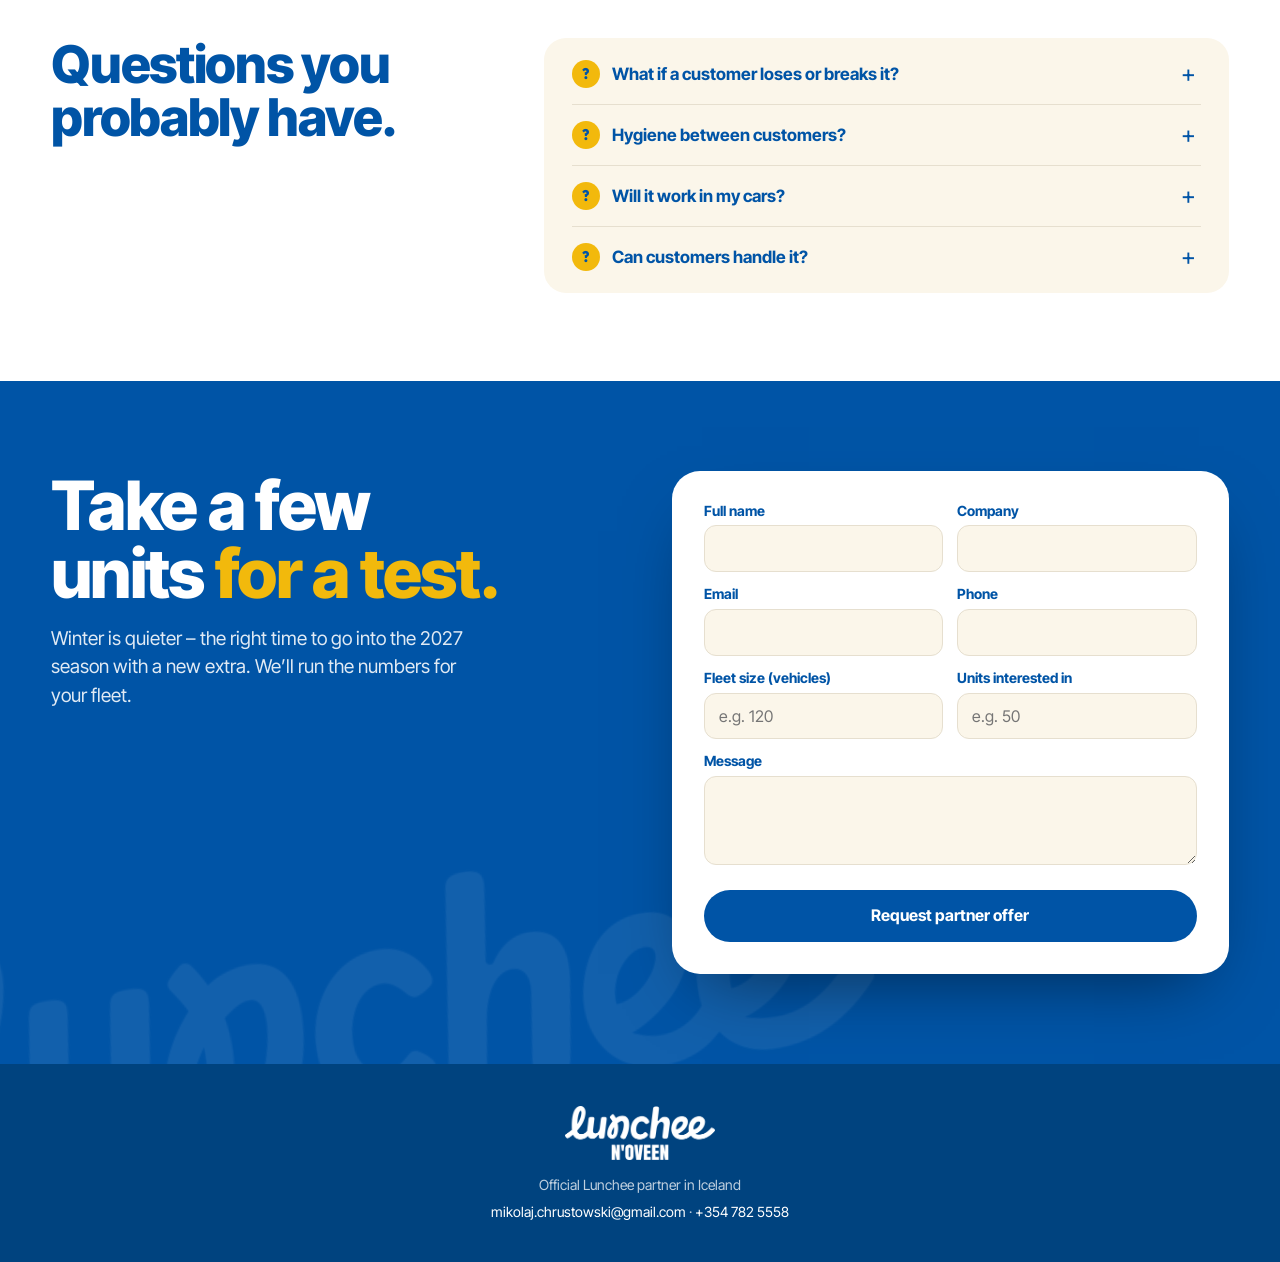
==== commit 0d1f3226: "v2 companies: Christmas campaign for employee gifts - 'Companies' tile wrapped as a gift (ribbon + b" ====
--- a/v2/index.html
+++ b/v2/index.html
@@ -11,7 +11,7 @@
 <link rel="preconnect" href="https://fonts.googleapis.com">
 <link rel="preconnect" href="https://fonts.gstatic.com" crossorigin>
 <link href="https://fonts.googleapis.com/css2?family=Inter+Tight:wght@400..800&family=Outfit:wght@500..800&display=swap" rel="stylesheet">
-<link rel="stylesheet" href="css/style.css?v=20261021-4">
+<link rel="stylesheet" href="css/style.css?v=20261021-5">
 </head>
 <body>
 
@@ -45,6 +45,7 @@
     <figure class="hero__photo reveal-load" style="--d:2">
       <!-- Gimmie the Trip expedition photo -->
       <img src="assets/img/hero-iceland.jpg" alt="Traveller eating a hot meal from the lunch box next to her car on an Icelandic road" data-i18n-alt="hero.alt" width="1080" height="1350" fetchpriority="high">
+      <span class="gift-tag" data-xmas-tag hidden></span>
       <div class="badges" aria-hidden="true">
         <span class="badge badge--heat"><img src="assets/img/badge-60c.png" alt="" width="203" height="360"><i data-i18n="badge.heat">up to</i></span>
         <span class="badge badge--power"><img src="assets/img/badge-3power.png" alt="" width="239" height="360"><i data-i18n="badge.power">power sources</i></span>
@@ -76,7 +77,9 @@
         <svg class="ico" viewBox="0 0 24 24" aria-hidden="true"><rect x="4" y="3" width="16" height="15" rx="2"/><path d="M4 11h16M8 7h8"/><circle cx="8" cy="14.5" r="1"/><circle cx="16" cy="14.5" r="1"/><path d="M6.5 18v2.5M17.5 18v2.5"/></svg>
         <b data-i18n="who.drivers">Drivers &amp; fleets</b><span data-i18n="who.drivers.s">A real meal between rides</span>
       </a>
-      <a class="tile" href="companies" data-aud="companies" aria-pressed="false">
+      <a class="tile tile--gift" href="companies" data-aud="companies" aria-pressed="false">
+        <span class="gift__ribbon" aria-hidden="true"></span>
+        <svg class="gift__bow" viewBox="0 0 64 40" aria-hidden="true"><path d="M32 22C24 6 6 2 6 14s18 10 26 8zM32 22c8-16 26-20 26-8s-18 10-26 8z"/><path d="M32 22 22 38M32 22l10 16" stroke-width="6" stroke-linecap="round"/><circle cx="32" cy="22" r="6"/></svg>
         <svg class="ico" viewBox="0 0 24 24" aria-hidden="true"><path d="M4 10h16v11H4zM3 7h18v3H3zM12 7v14"/><path d="M12 7c-2-4-6-4-6-1.5S9 7 12 7c3 0 6-.5 6-1.5S14 3 12 7z"/></svg>
         <b data-i18n="who.companies">Companies</b><span data-i18n="who.companies.s">A gift your team will use every day</span>
       </a>
@@ -92,6 +95,9 @@
 
   <!-- 5 · HOW YOU USE IT (dynamic) -->
   <section class="how section" id="how" data-dyn="how"></section>
+
+  <!-- 5b · CHRISTMAS GIFT CAMPAIGN (stores only, test version) -->
+  <section class="xmas" id="xmas" data-dyn="xmas" hidden></section>
 
   <!-- 6 · PRODUCT (shared) -->
   <section class="product" id="product">
@@ -200,7 +206,7 @@
   <p class="foot__contact"><a href="mailto:mikolaj.chrustowski@gmail.com">mikolaj.chrustowski@gmail.com</a> · <a href="tel:+3547825558">+354 782 5558</a></p>
 </footer>
 
-<script src="js/content.js?v=20261021-4" defer></script>
-<script src="js/main.js?v=20261021-4" defer></script>
+<script src="js/content.js?v=20261021-5" defer></script>
+<script src="js/main.js?v=20261021-5" defer></script>
 </body>
 </html>
--- a/v2/css/style.css
+++ b/v2/css/style.css
@@ -295,6 +295,89 @@
 .shop__stock { margin-top: 4px; font-size: 13px; font-weight: 700; color: #2E8B3D; }
 .shop__stock::before { content: "● "; }
 
+/* ---------- 5b · Christmas campaign (companies only) ---------- */
+.xmas {
+  position: relative; isolation: isolate; overflow: hidden; color: var(--white);
+  padding: clamp(56px, 7vw, 100px) var(--gutter);
+  background: linear-gradient(180deg, #002B57 0%, var(--blue-deep) 55%, var(--blue) 100%);
+}
+.xmas[hidden] { display: none; }
+/* northern lights */
+.xmas::before {
+  content: ""; position: absolute; z-index: -1; inset: -20% -10% 40%;
+  background:
+    radial-gradient(40% 50% at 25% 40%, rgba(188, 221, 63, .35), transparent 70%),
+    radial-gradient(35% 45% at 70% 30%, rgba(118, 147, 223, .45), transparent 70%),
+    radial-gradient(30% 40% at 50% 60%, rgba(120, 230, 200, .25), transparent 70%);
+  filter: blur(30px); animation: aurora 14s ease-in-out infinite alternate;
+}
+@keyframes aurora { to { transform: translateX(6%) skewX(-6deg) scaleY(1.15); opacity: .75; } }
+/* snowy ground line */
+.xmas::after {
+  content: ""; position: absolute; z-index: -1; left: 0; right: 0; bottom: -1px; height: 46px;
+  background: radial-gradient(60px 26px at 10% 100%, var(--cream) 98%, transparent), radial-gradient(90px 34px at 35% 100%, var(--cream) 98%, transparent), radial-gradient(70px 28px at 62% 100%, var(--cream) 98%, transparent), radial-gradient(100px 36px at 88% 100%, var(--cream) 98%, transparent);
+}
+.xmas__inner { max-width: var(--max); margin: 0 auto; display: grid; gap: 28px; }
+.pill--xmas { background: var(--coral); gap: 8px; }
+.pill--xmas .ico { width: 18px; height: 18px; stroke: var(--white); stroke-width: 2; }
+.xmas h2 { font-size: clamp(30px, 4.6vw, 56px); max-width: 22ch; }
+.xmas h2 .tt-blue { color: var(--yellow); }
+.xmas .lead { color: rgba(255, 255, 255, .88); }
+.xmas__count {
+  justify-self: start; display: grid; grid-template-columns: auto 1fr; column-gap: 14px; align-items: center;
+  background: rgba(255, 255, 255, .1); border: 1px solid rgba(255, 255, 255, .25); border-radius: 22px; padding: 16px 22px;
+  backdrop-filter: blur(6px); -webkit-backdrop-filter: blur(6px);
+}
+.xmas__count b { grid-row: span 2; font: 800 clamp(48px, 7vw, 76px)/1 var(--num); color: var(--yellow); }
+.xmas__count span { font-weight: 700; font-size: 17px; }
+.xmas__count em { font-style: normal; color: rgba(255, 255, 255, .75); font-size: 15px; }
+.xmas__sub { color: var(--white); font-size: clamp(20px, 2.2vw, 26px); font-weight: 800; }
+
+.guide { display: grid; grid-template-columns: repeat(2, minmax(0, 1fr)); gap: 10px; margin-top: -12px; }
+.guide li { position: relative; background: var(--white); color: var(--ink); border-radius: 22px; padding: 14px 14px 18px; box-shadow: 0 24px 40px -28px rgba(0, 0, 0, .7); }
+.guide li:nth-child(2) { transition-delay: .08s; } .guide li:nth-child(3) { transition-delay: .16s; } .guide li:nth-child(4) { transition-delay: .24s; }
+.guide img { aspect-ratio: 1; object-fit: contain; mix-blend-mode: multiply; transition: transform .5s var(--ease); }
+.guide li:hover img { transform: translateY(-4px) rotate(-3deg); }
+.guide b { display: block; color: var(--blue); font-size: 17px; line-height: 1.2; }
+.guide p { margin-top: 4px; font-size: 14px; color: var(--muted); line-height: 1.35; }
+.guide__tag { position: absolute; top: 10px; right: 10px; width: 34px; height: 34px; border-radius: 50%; background: var(--coral); display: grid; place-items: center; }
+.guide__tag .ico { width: 18px; height: 18px; stroke: var(--white); stroke-width: 2; }
+@media (min-width: 960px) { .guide { grid-template-columns: repeat(4, 1fr); gap: 16px; } .guide li { padding: 18px 18px 22px; } }
+
+.xmas__grid { display: grid; gap: 16px; }
+@media (min-width: 960px) { .xmas__grid { grid-template-columns: 1.2fr 1fr; gap: 20px; } }
+.xmas__kit, .xmas__plan { background: rgba(255, 255, 255, .08); border: 1px solid rgba(255, 255, 255, .2); border-radius: 28px; padding: clamp(20px, 3vw, 32px); }
+.xmas__kit ul { margin-top: 16px; display: grid; gap: 14px; }
+.xmas__kit li { display: grid; grid-template-columns: auto 1fr; gap: 14px; align-items: start; }
+.xmas__kit .ico { width: 48px; height: 48px; padding: 11px; border-radius: 14px; background: var(--yellow); box-sizing: border-box; stroke-width: 2; }
+.xmas__kit b { font-size: 17px; }
+.xmas__kit p { margin-top: 2px; font-size: 15px; color: rgba(255, 255, 255, .82); }
+.xmas__plan ol { margin: 16px 0 22px; display: grid; gap: 0; counter-reset: plan; }
+.xmas__plan li { position: relative; padding: 0 0 18px 34px; counter-increment: plan; }
+.xmas__plan li::before { content: counter(plan); position: absolute; left: 0; top: 0; width: 24px; height: 24px; border-radius: 50%; background: var(--yellow); color: var(--blue); font: 800 13px/24px var(--num); text-align: center; }
+.xmas__plan li:not(:last-child)::after { content: ""; position: absolute; left: 11px; top: 28px; bottom: 4px; width: 2px; background: rgba(255, 255, 255, .25); }
+.xmas__plan b { display: block; font: 800 16px/1.2 var(--num); color: var(--yellow); }
+.xmas__plan span { font-size: 15px; color: rgba(255, 255, 255, .88); }
+.snow-toggle { display: inline-flex; align-items: center; gap: 6px; margin: 14px 0 0 12px; background: none; border: 0; color: rgba(255, 255, 255, .75); font: 600 13px/1 var(--font); cursor: pointer; }
+.snow-toggle .ico { width: 16px; height: 16px; stroke: currentColor; }
+.snow-toggle[aria-pressed="false"] { opacity: .6; }
+
+/* gift tag on the hero photo (stores) */
+.gift-tag {
+  position: absolute; top: 18px; right: -10px; z-index: 2; display: inline-flex; align-items: center; gap: 8px;
+  padding: 9px 16px 9px 22px; background: var(--coral); color: var(--white); font-weight: 800; font-size: 14px;
+  border-radius: 6px 999px 999px 6px; box-shadow: 0 12px 24px -12px rgba(0, 0, 0, .5); transform: rotate(4deg);
+  animation: swing 3.2s ease-in-out infinite; transform-origin: 0 50%;
+}
+.gift-tag[hidden] { display: none; }
+.gift-tag::before { content: ""; position: absolute; left: 8px; top: 50%; width: 7px; height: 7px; margin-top: -3.5px; border-radius: 50%; background: var(--white); }
+.gift-tag .ico { width: 18px; height: 18px; stroke: var(--white); stroke-width: 2; }
+@keyframes swing { 50% { transform: rotate(-2deg); } }
+
+/* falling snow canvas */
+.snow { position: fixed; inset: 0; width: 100%; height: 100%; z-index: 40; pointer-events: none; }
+.snow[hidden] { display: none; }
+
 /* ---------- 6 · Product (cream, like the packaging panel) ---------- */
 .product { background: var(--cream); }
 .product__inner { max-width: var(--max); margin: 0 auto; padding: clamp(52px, 7vw, 96px) var(--gutter) clamp(40px, 5vw, 64px); }
@@ -430,6 +513,30 @@
 .hero-wrap.glow { --glow: rgba(242, 185, 12, .3); --glow-2: rgba(118, 147, 223, .16); }
 .cta.glow, .foot.glow { --glow: rgba(242, 185, 12, .34); --glow-2: rgba(118, 147, 223, .2); }
 
+/* ---------- "Companies" tile wrapped as a Christmas gift – unwraps on click ---------- */
+.tile--gift { overflow: visible; }
+.tile--gift:not([aria-pressed="true"]) { padding-right: 58px; }
+.tile--gift:not([aria-pressed="true"]) { background: linear-gradient(135deg, var(--coral) 0%, #D9442A 100%); border-color: transparent; box-shadow: var(--shadow); }
+.tile--gift:not([aria-pressed="true"]) b, .tile--gift:not([aria-pressed="true"]) span { color: var(--white); }
+.tile--gift:not([aria-pressed="true"]) .ico { stroke: var(--white); }
+.tile--gift:not([aria-pressed="true"]):hover { animation: gift-wiggle .6s ease-in-out; }
+@keyframes gift-wiggle { 20% { transform: translateY(-4px) rotate(-2deg); } 50% { transform: translateY(-4px) rotate(2deg); } 80% { transform: translateY(-4px) rotate(-1deg); } }
+.gift__ribbon { position: absolute; top: 0; bottom: 0; right: 22px; width: 14px; background: var(--yellow); box-shadow: inset 3px 0 rgba(255, 255, 255, .35); border-radius: 2px; pointer-events: none; transform-origin: bottom; }
+.gift__bow { position: absolute; top: -18px; right: -2px; width: 62px; fill: var(--yellow); stroke: var(--yellow); filter: drop-shadow(0 4px 4px rgba(120, 40, 0, .3)); pointer-events: none; }
+.tile--gift[aria-pressed="true"] .gift__ribbon, .tile--gift[aria-pressed="true"] .gift__bow { opacity: 0; visibility: hidden; }
+.tile--gift.is-unwrapping { animation: gift-pop .5s var(--ease); }
+.tile--gift.is-unwrapping .gift__ribbon { visibility: visible; animation: ribbon-off .6s var(--ease) forwards; }
+.tile--gift.is-unwrapping .gift__bow { visibility: visible; animation: bow-off .8s var(--ease) forwards; }
+@keyframes gift-pop { 40% { transform: scale(1.06); } }
+@keyframes ribbon-off { from { opacity: 1; transform: scaleY(1); } to { opacity: 0; transform: scaleY(0); } }
+@keyframes bow-off { from { opacity: 1; transform: none; } to { opacity: 0; transform: translate(40px, -80px) rotate(50deg) scale(.8); } }
+.confetti { position: absolute; left: 50%; top: 40%; width: 8px; height: 12px; border-radius: 2px; pointer-events: none; z-index: 3; animation: confetti-fly .9s cubic-bezier(.15, .7, .3, 1) forwards; }
+@keyframes confetti-fly { from { opacity: 1; transform: translate(-50%, -50%) rotate(0); } to { opacity: 0; transform: translate(var(--dx), var(--dy)) rotate(var(--rot)); } }
+
+/* snowflake cursor in the Christmas campaign (companies) */
+html[data-aud="companies"] body { cursor: url("data:image/svg+xml,%3Csvg xmlns='http://www.w3.org/2000/svg' width='28' height='28' viewBox='0 0 24 24' fill='none' stroke-linecap='round'%3E%3Cg stroke='%230054A6' stroke-width='3.2'%3E%3Cpath d='M12 2v20M3.3 7l17.4 10M3.3 17 20.7 7'/%3E%3C/g%3E%3Cg stroke='%23fff' stroke-width='1.6'%3E%3Cpath d='M12 2v20M3.3 7l17.4 10M3.3 17 20.7 7M9 4l3 2 3-2M9 20l3-2 3 2'/%3E%3C/g%3E%3C/svg%3E") 14 14, auto; }
+html[data-aud="companies"] .glow { --glow: rgba(255, 255, 255, .5); --glow-2: rgba(118, 147, 223, .2); }
+
 @media (prefers-reduced-motion: reduce) {
   *, *::before, *::after { animation-duration: .001ms !important; animation-iteration-count: 1 !important; transition-duration: .001ms !important; scroll-behavior: auto !important; }
   .reveal, .reveal-load { opacity: 1; transform: none; }
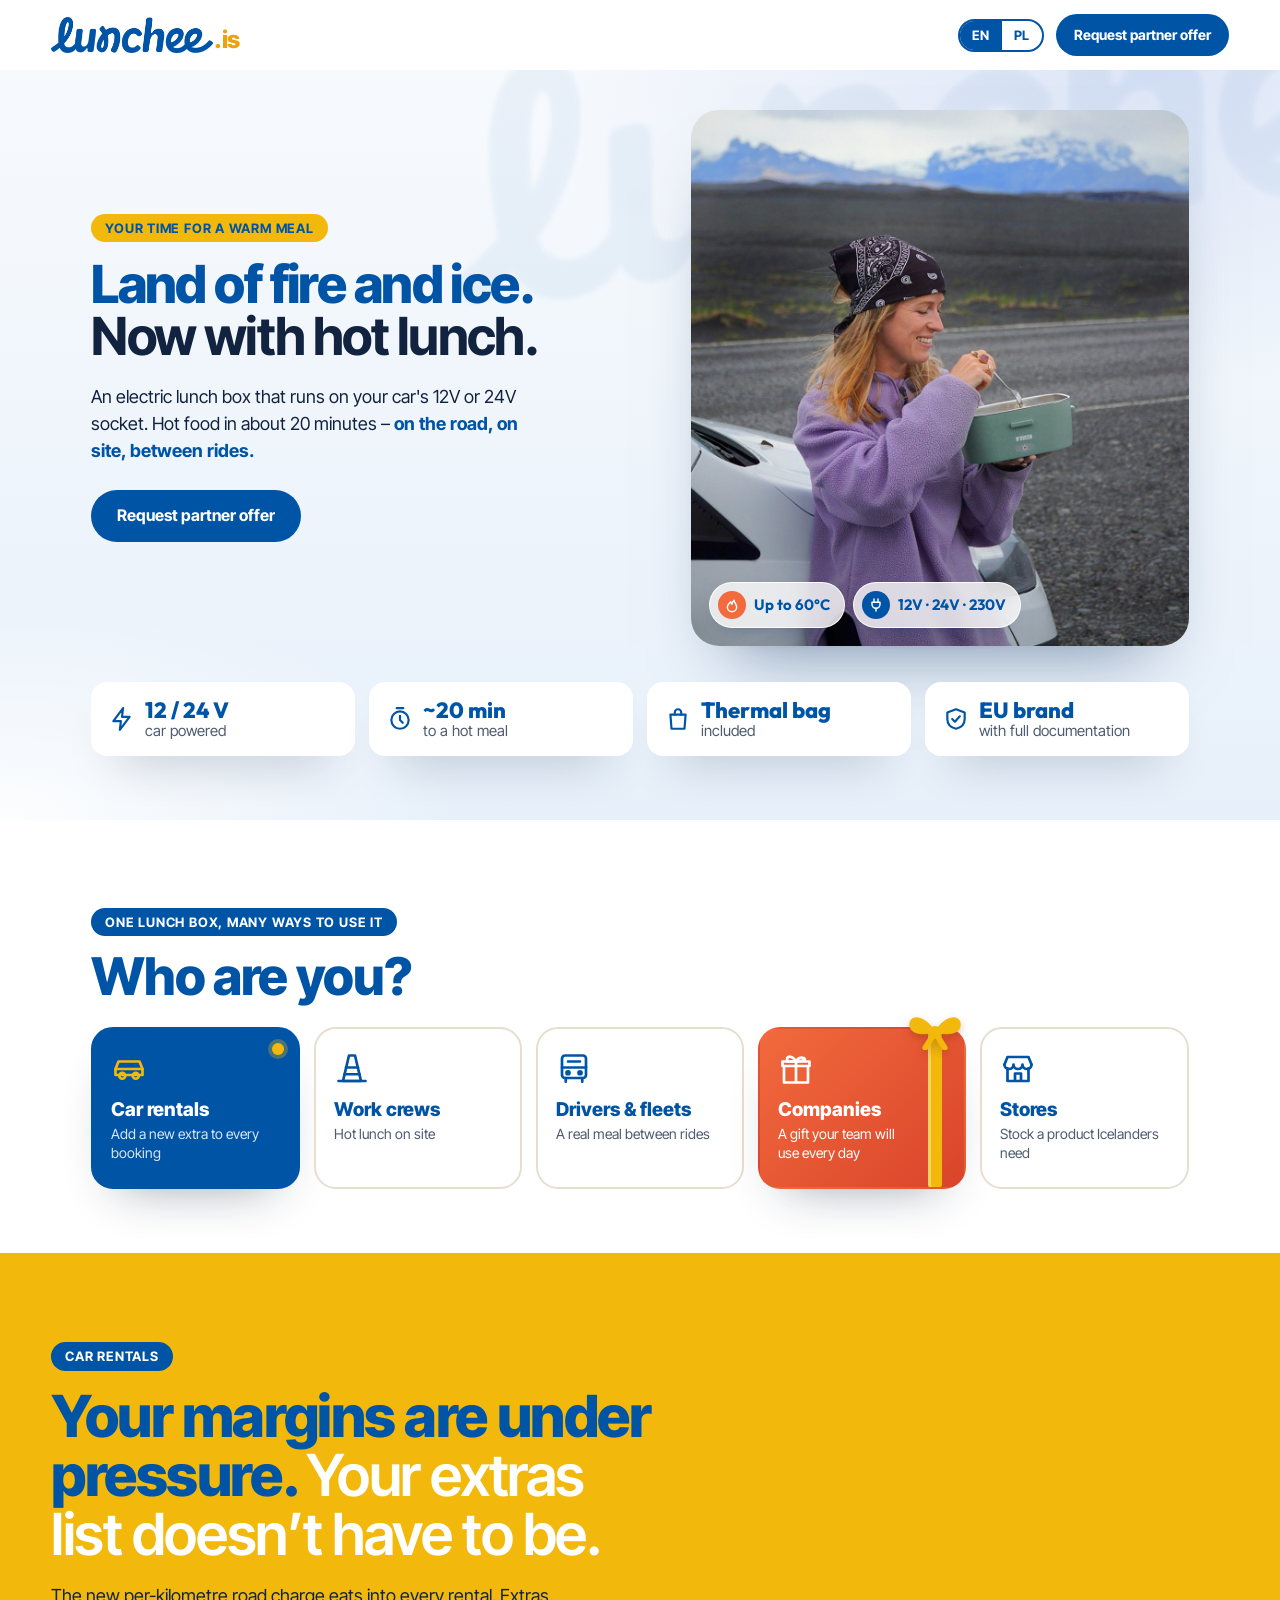
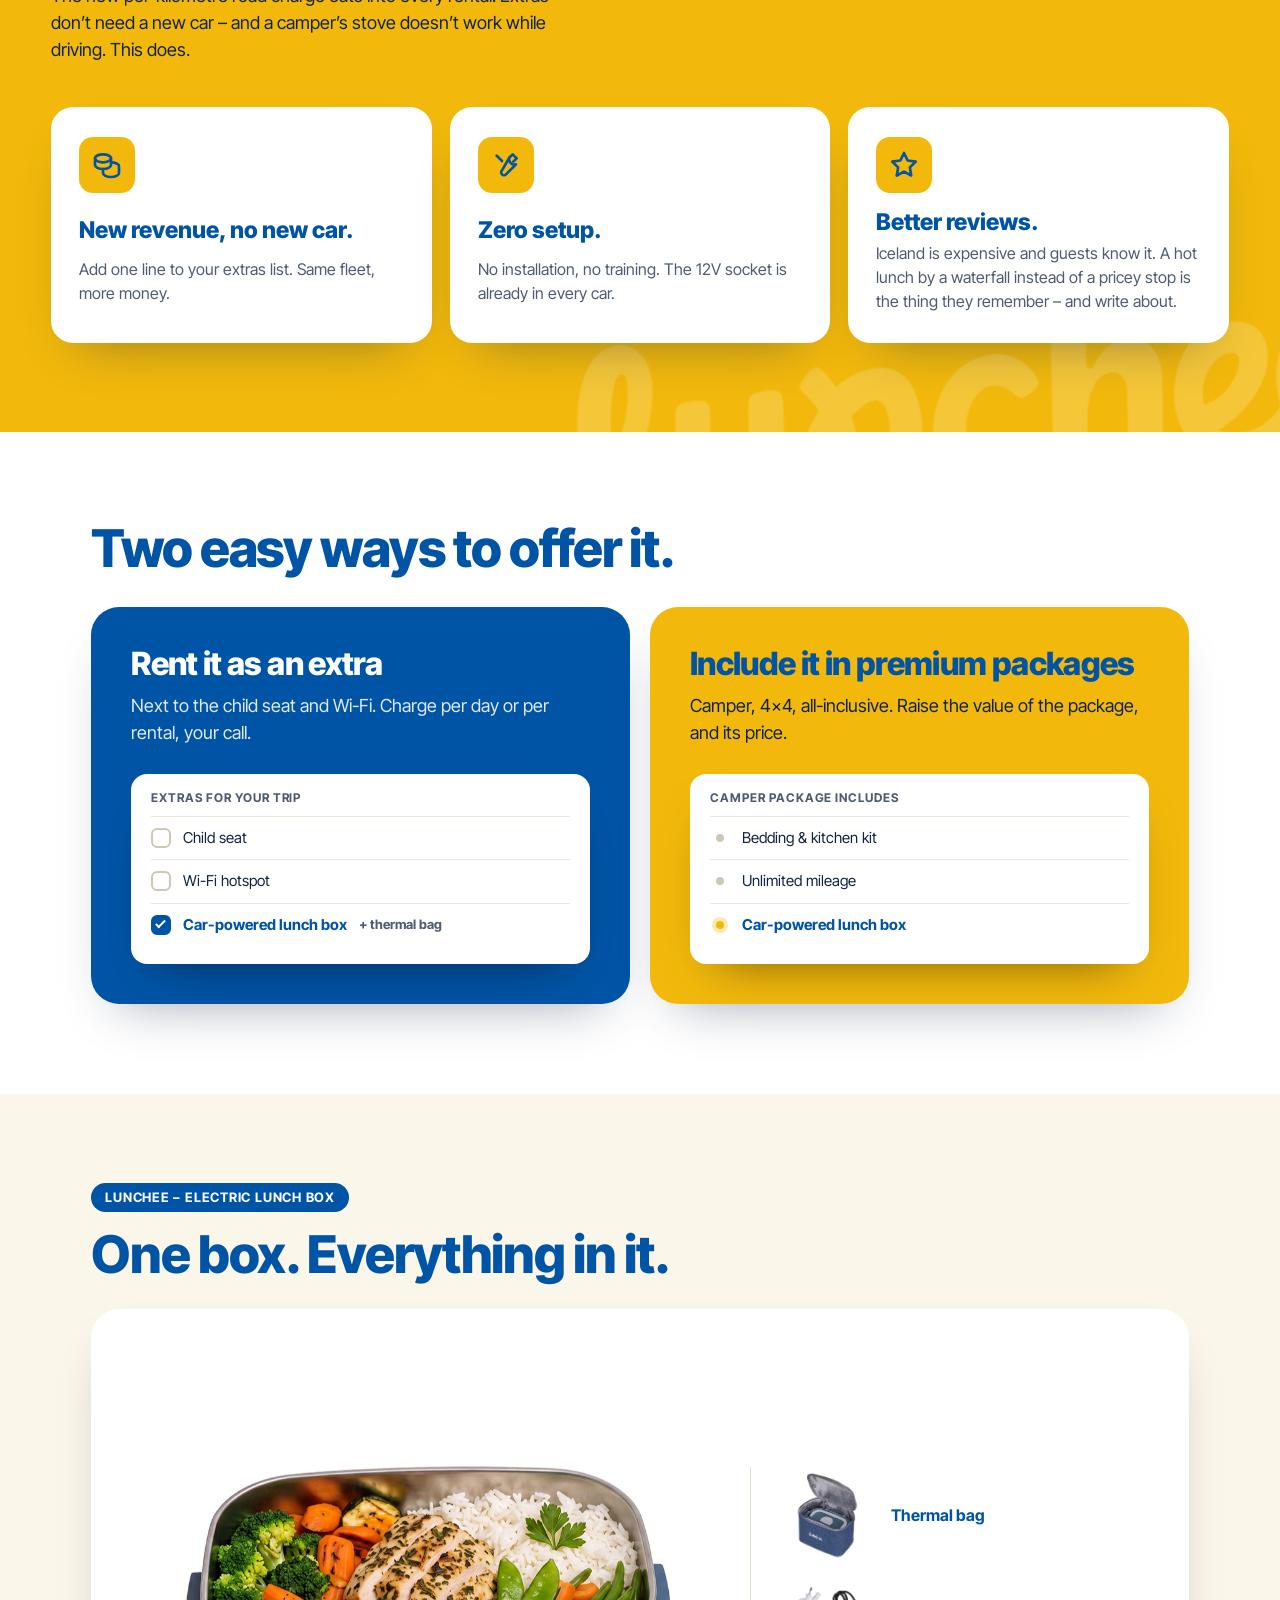
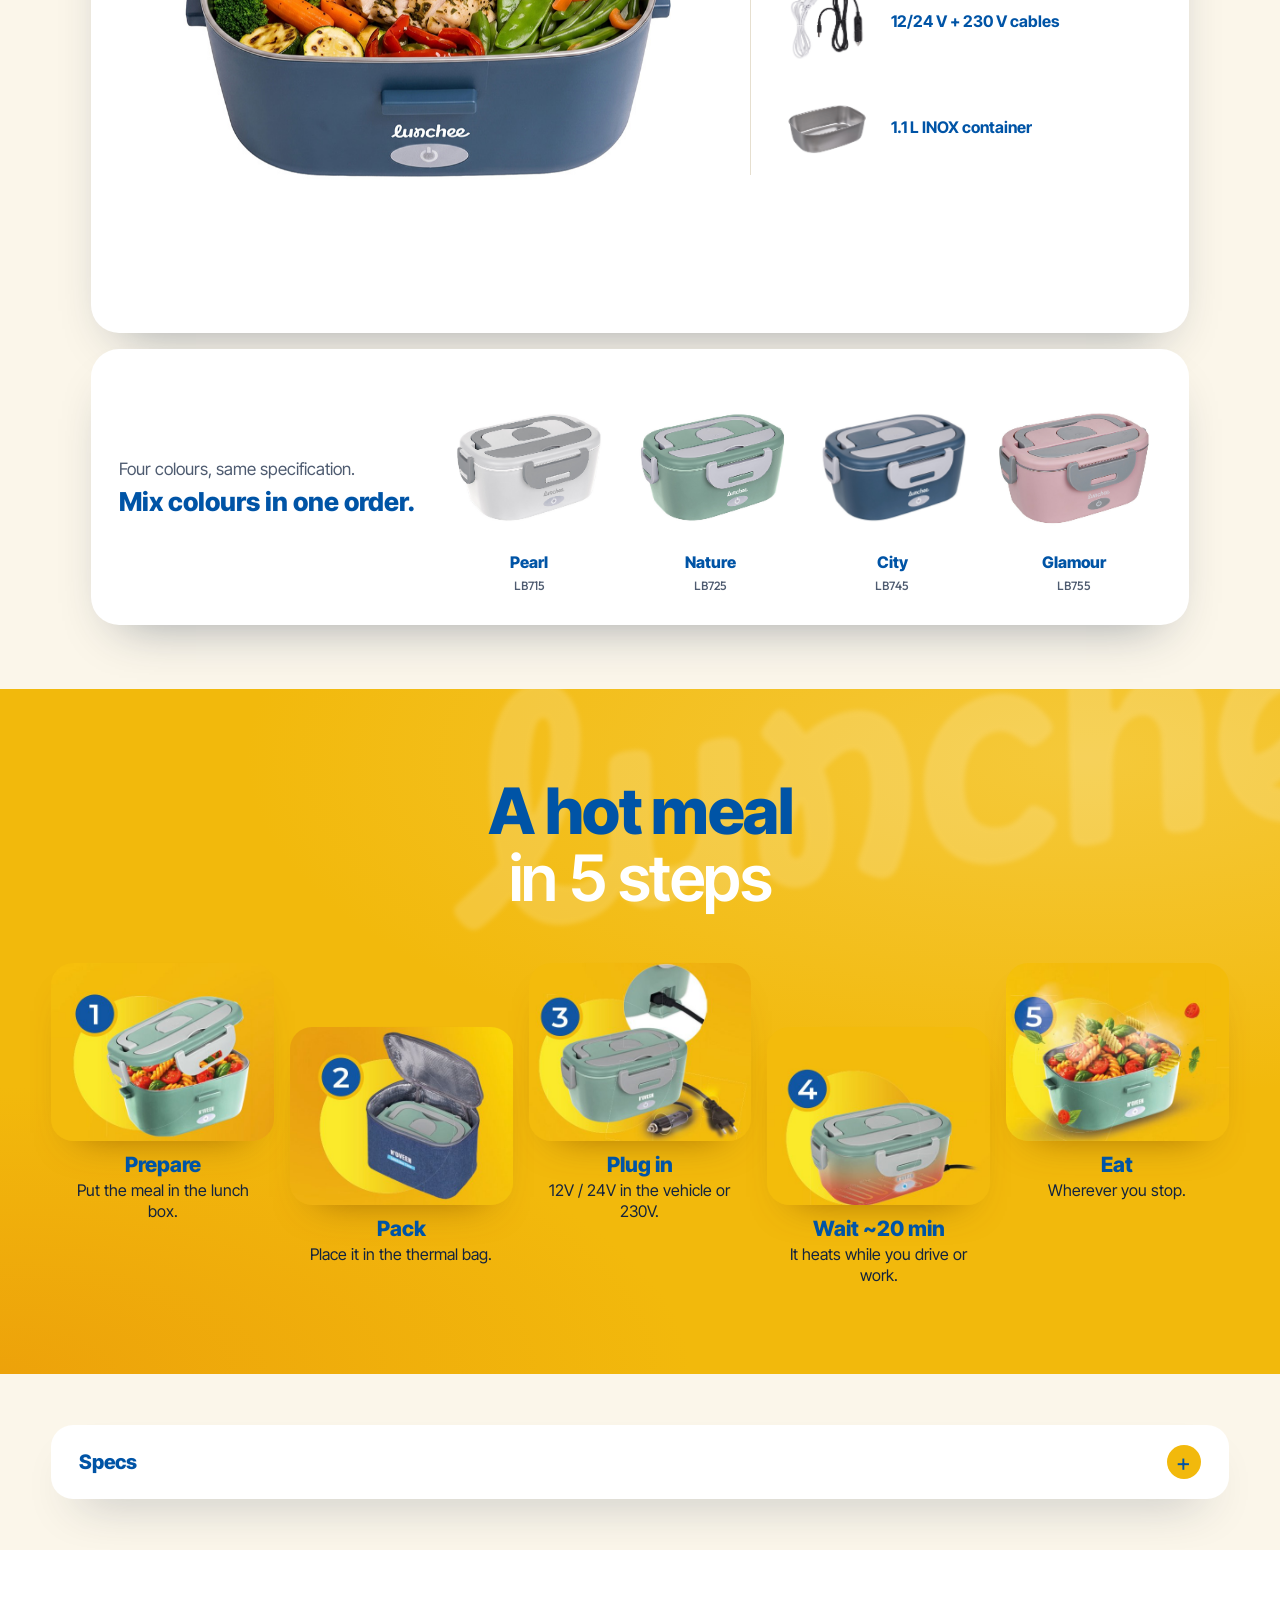
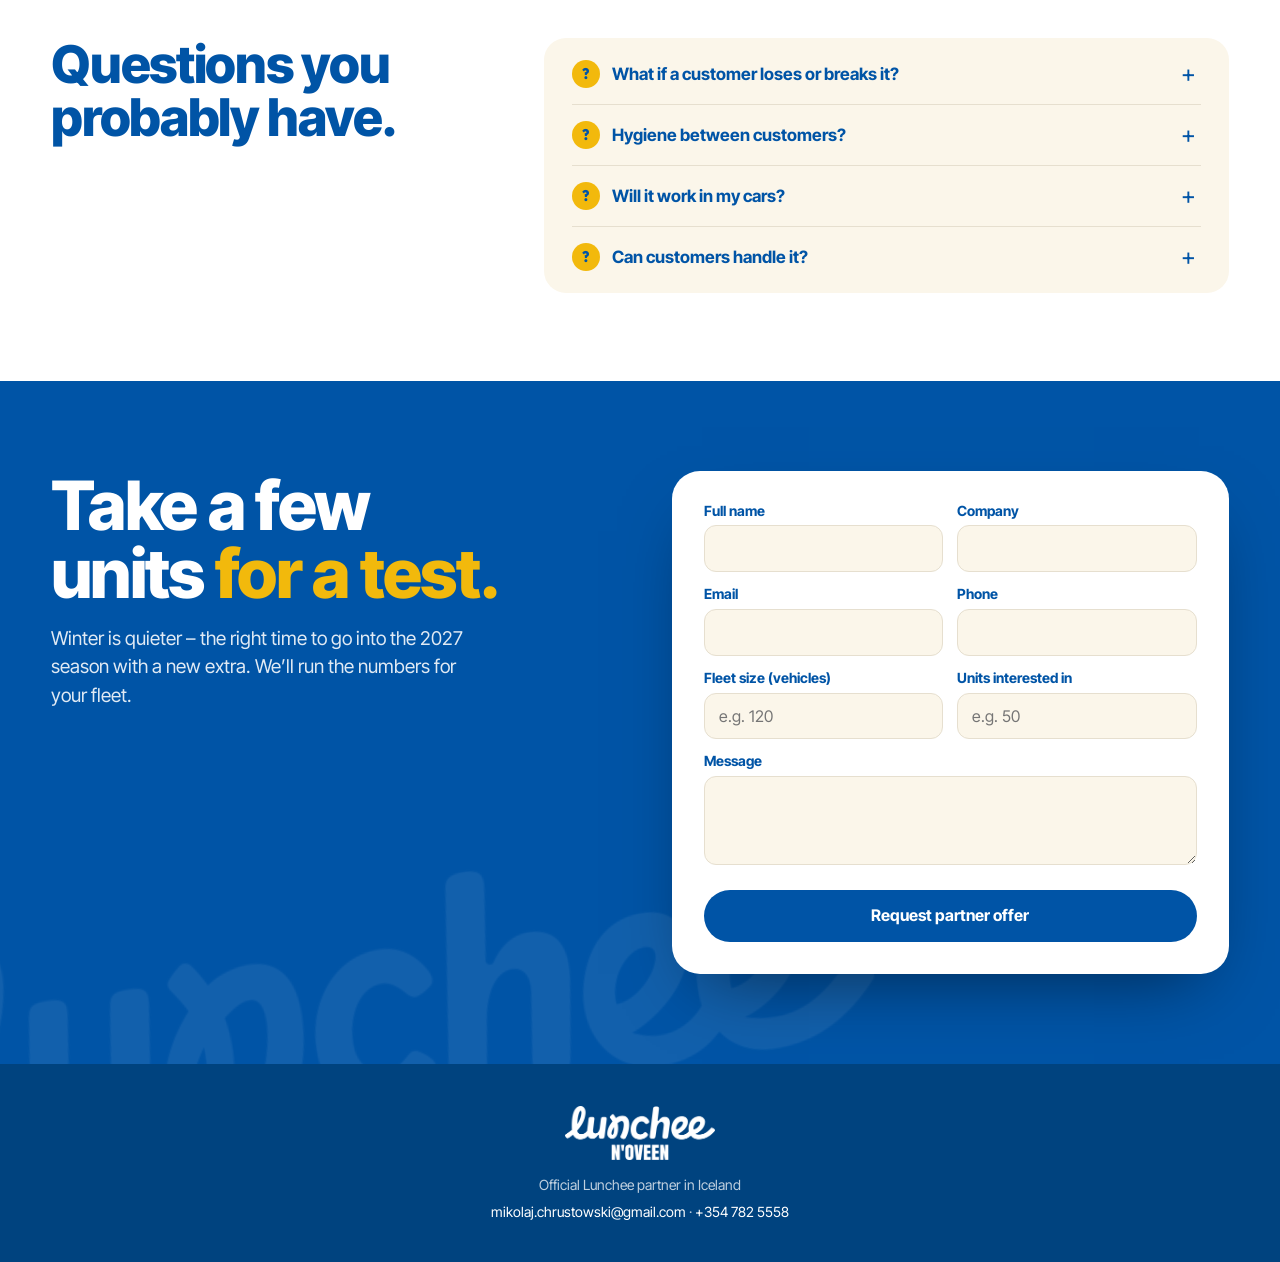
==== commit 6c74ecd0: "v2: replace heavy 60°C / 3 power sources stickers with light glass pills on the hero photo Co-Author" ====
--- a/v2/index.html
+++ b/v2/index.html
@@ -11,7 +11,7 @@
 <link rel="preconnect" href="https://fonts.googleapis.com">
 <link rel="preconnect" href="https://fonts.gstatic.com" crossorigin>
 <link href="https://fonts.googleapis.com/css2?family=Inter+Tight:wght@400..800&family=Outfit:wght@500..800&display=swap" rel="stylesheet">
-<link rel="stylesheet" href="css/style.css?v=20261021-5">
+<link rel="stylesheet" href="css/style.css?v=20261021-7">
 </head>
 <body>
 
@@ -46,9 +46,9 @@
       <!-- Gimmie the Trip expedition photo -->
       <img src="assets/img/hero-iceland.jpg" alt="Traveller eating a hot meal from the lunch box next to her car on an Icelandic road" data-i18n-alt="hero.alt" width="1080" height="1350" fetchpriority="high">
       <span class="gift-tag" data-xmas-tag hidden></span>
-      <div class="badges" aria-hidden="true">
-        <span class="badge badge--heat"><img src="assets/img/badge-60c.png" alt="" width="203" height="360"><i data-i18n="badge.heat">up to</i></span>
-        <span class="badge badge--power"><img src="assets/img/badge-3power.png" alt="" width="239" height="360"><i data-i18n="badge.power">power sources</i></span>
+      <div class="badges">
+        <span class="badge badge--heat"><svg viewBox="0 0 24 24" aria-hidden="true"><path d="M12 22a7 7 0 0 0 7-7c0-4-3-6-4-10-2 2-3 4-3 6-1-1-2-2-2-4-3 3-5 5-5 8a7 7 0 0 0 7 7z"/></svg><span data-i18n="badge.heat">Up to 60°C</span></span>
+        <span class="badge badge--power"><svg viewBox="0 0 24 24" aria-hidden="true"><path d="M9 3v5M15 3v5M6 8h12v3a6 6 0 0 1-12 0z"/><path d="M12 17v4"/></svg><span data-i18n="badge.power">12V · 24V · 230V</span></span>
       </div>
     </figure>
     <ul class="facts reveal-load" style="--d:5">
@@ -206,7 +206,7 @@
   <p class="foot__contact"><a href="mailto:mikolaj.chrustowski@gmail.com">mikolaj.chrustowski@gmail.com</a> · <a href="tel:+3547825558">+354 782 5558</a></p>
 </footer>
 
-<script src="js/content.js?v=20261021-5" defer></script>
-<script src="js/main.js?v=20261021-5" defer></script>
+<script src="js/content.js?v=20261021-7" defer></script>
+<script src="js/main.js?v=20261021-7" defer></script>
 </body>
 </html>
--- a/v2/css/style.css
+++ b/v2/css/style.css
@@ -142,13 +142,16 @@
 .hero__actions { margin-top: 26px; display: flex; gap: 12px; flex-wrap: wrap; }
 .hero__photo { position: relative; border-radius: 28px; overflow: visible; aspect-ratio: 4 / 3.8; }
 .hero__photo > img { width: 100%; height: 100%; object-fit: cover; object-position: 50% 42%; border-radius: 28px; box-shadow: 0 40px 70px -40px rgba(0, 40, 90, .55); }
-.badges { position: absolute; left: 14px; bottom: -22px; display: flex; gap: 8px; }
-.badge { position: relative; width: clamp(64px, 17vw, 96px); filter: drop-shadow(0 10px 14px rgba(0, 0, 0, .25)); }
-.badge img { width: 100%; }
-.badge i { position: absolute; left: 4%; right: 4%; font-style: normal; text-align: center; color: var(--white); font-weight: 800; text-transform: uppercase; line-height: 1.05; letter-spacing: .02em; }
-.badge--heat i { top: 67%; font-size: clamp(7px, 1.8vw, 10px); }
-.badge--power { width: clamp(76px, 20vw, 112px); }
-.badge--power i { top: 74%; left: 20%; right: 4%; font-size: clamp(7px, 1.8vw, 10px); }
+.badges { position: absolute; left: 14px; bottom: 14px; display: flex; flex-wrap: wrap; gap: 8px; }
+.badge {
+  display: inline-flex; align-items: center; gap: 8px; padding: 8px 14px 8px 8px; border-radius: 999px;
+  background: rgba(255, 255, 255, .78); backdrop-filter: blur(10px); -webkit-backdrop-filter: blur(10px);
+  border: 1px solid rgba(255, 255, 255, .9); box-shadow: 0 10px 24px -14px rgba(0, 40, 90, .55);
+  color: var(--blue); font: 700 14px/1 var(--num); white-space: nowrap;
+}
+.badge svg { width: 28px; height: 28px; padding: 6px; border-radius: 50%; fill: none; stroke: var(--white); stroke-width: 2.2; stroke-linecap: round; stroke-linejoin: round; box-sizing: border-box; }
+.badge--heat svg { background: var(--coral); }
+.badge--power svg { background: var(--blue); }
 .facts { display: grid; grid-template-columns: repeat(2, minmax(0, 1fr)); gap: 10px; margin-top: 12px; }
 .facts li { display: grid; grid-template-columns: auto 1fr; column-gap: 10px; align-items: center; background: var(--white); border-radius: 16px; padding: 12px 14px; color: var(--muted); font-size: 14px; line-height: 1.2; box-shadow: var(--shadow); }
 .facts .ico { grid-row: span 2; width: 26px; height: 26px; stroke-width: 2; }
@@ -158,10 +161,8 @@
   .hero__title { font-size: clamp(36px, 4.1vw, 54px); }
   .hero__title .line { white-space: nowrap; }
   .hero__photo { aspect-ratio: 4 / 4.3; max-height: 72vh; }
-  .badges { left: -26px; bottom: -24px; }
-  .badge { width: 84px; }
-  .badge--power { width: 98px; }
-  .badge i { font-size: 9px; }
+  .badges { left: 18px; bottom: 18px; }
+  .badge { font-size: 15px; }
   .facts { grid-column: 1 / -1; grid-template-columns: repeat(4, 1fr); gap: 14px; margin-top: 8px; }
   .facts li { padding: 16px 18px; font-size: 15px; }
   .facts b { font-size: 22px; white-space: nowrap; }
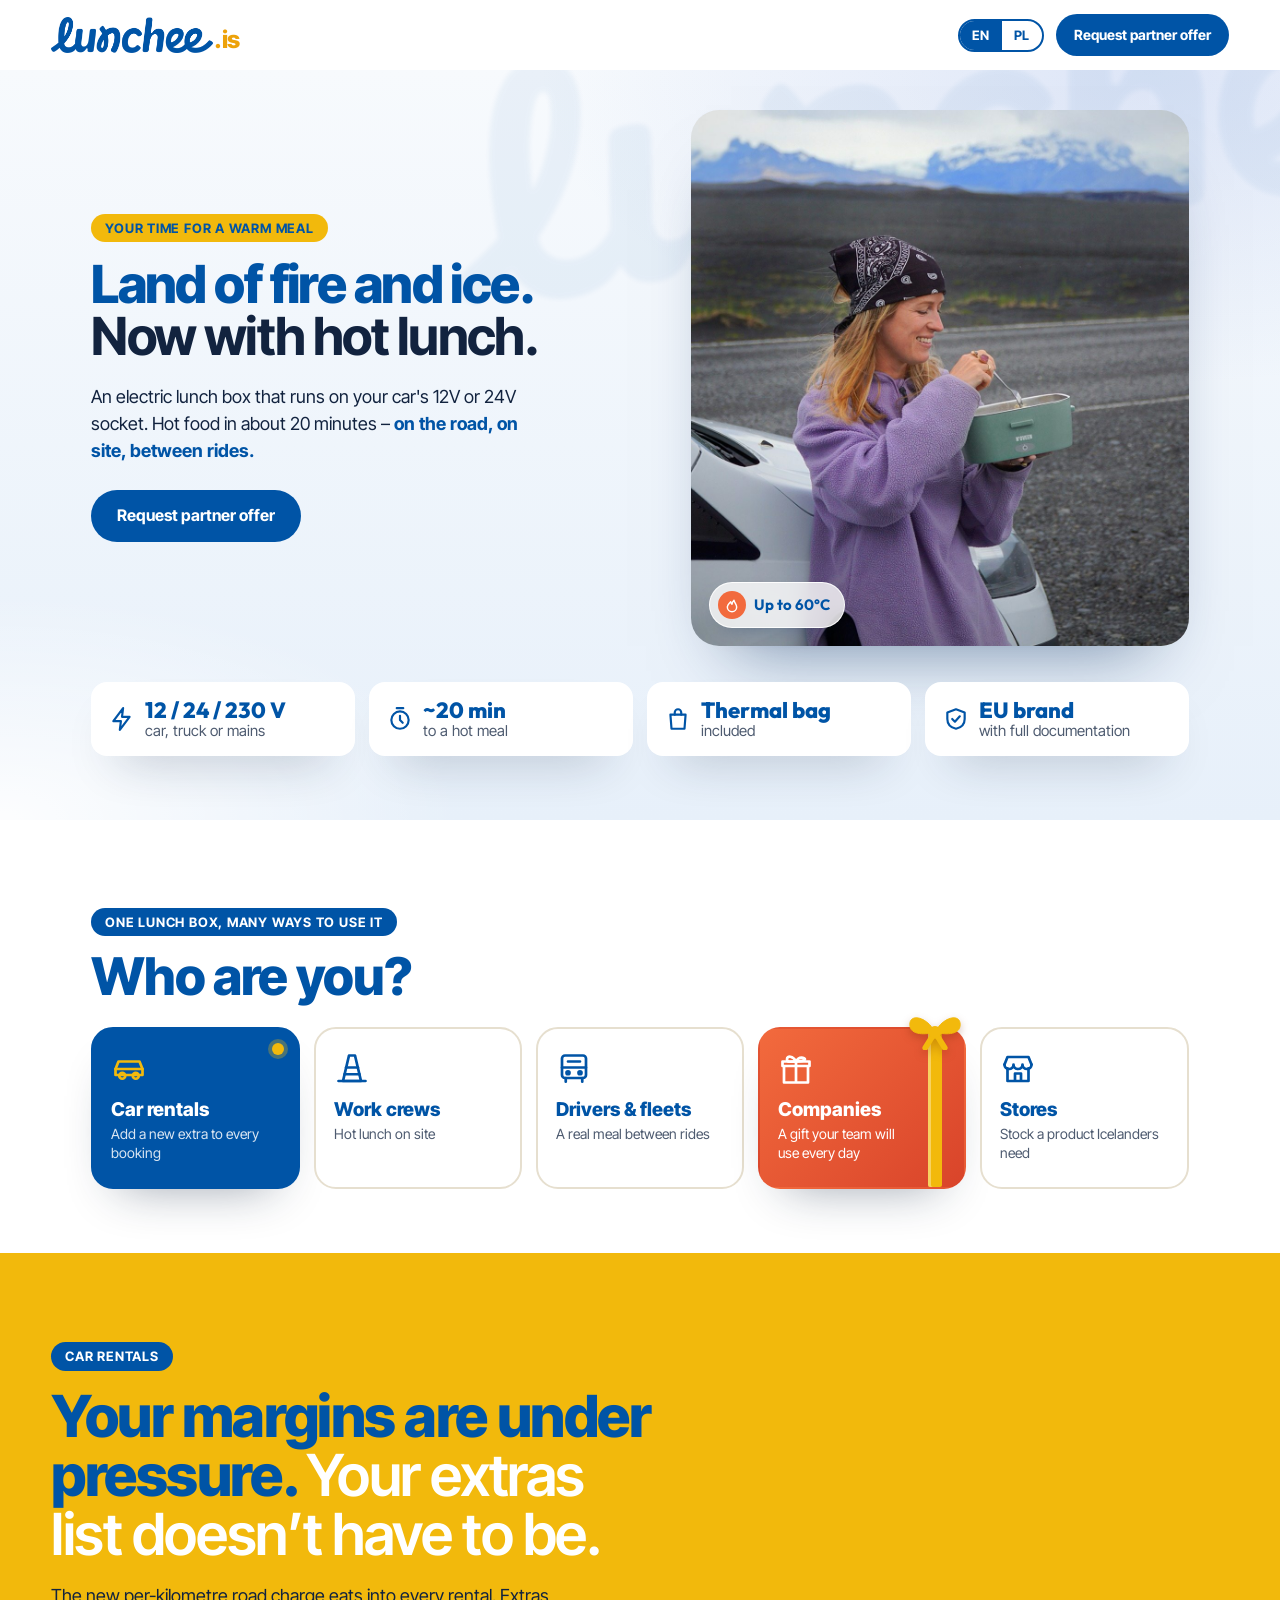
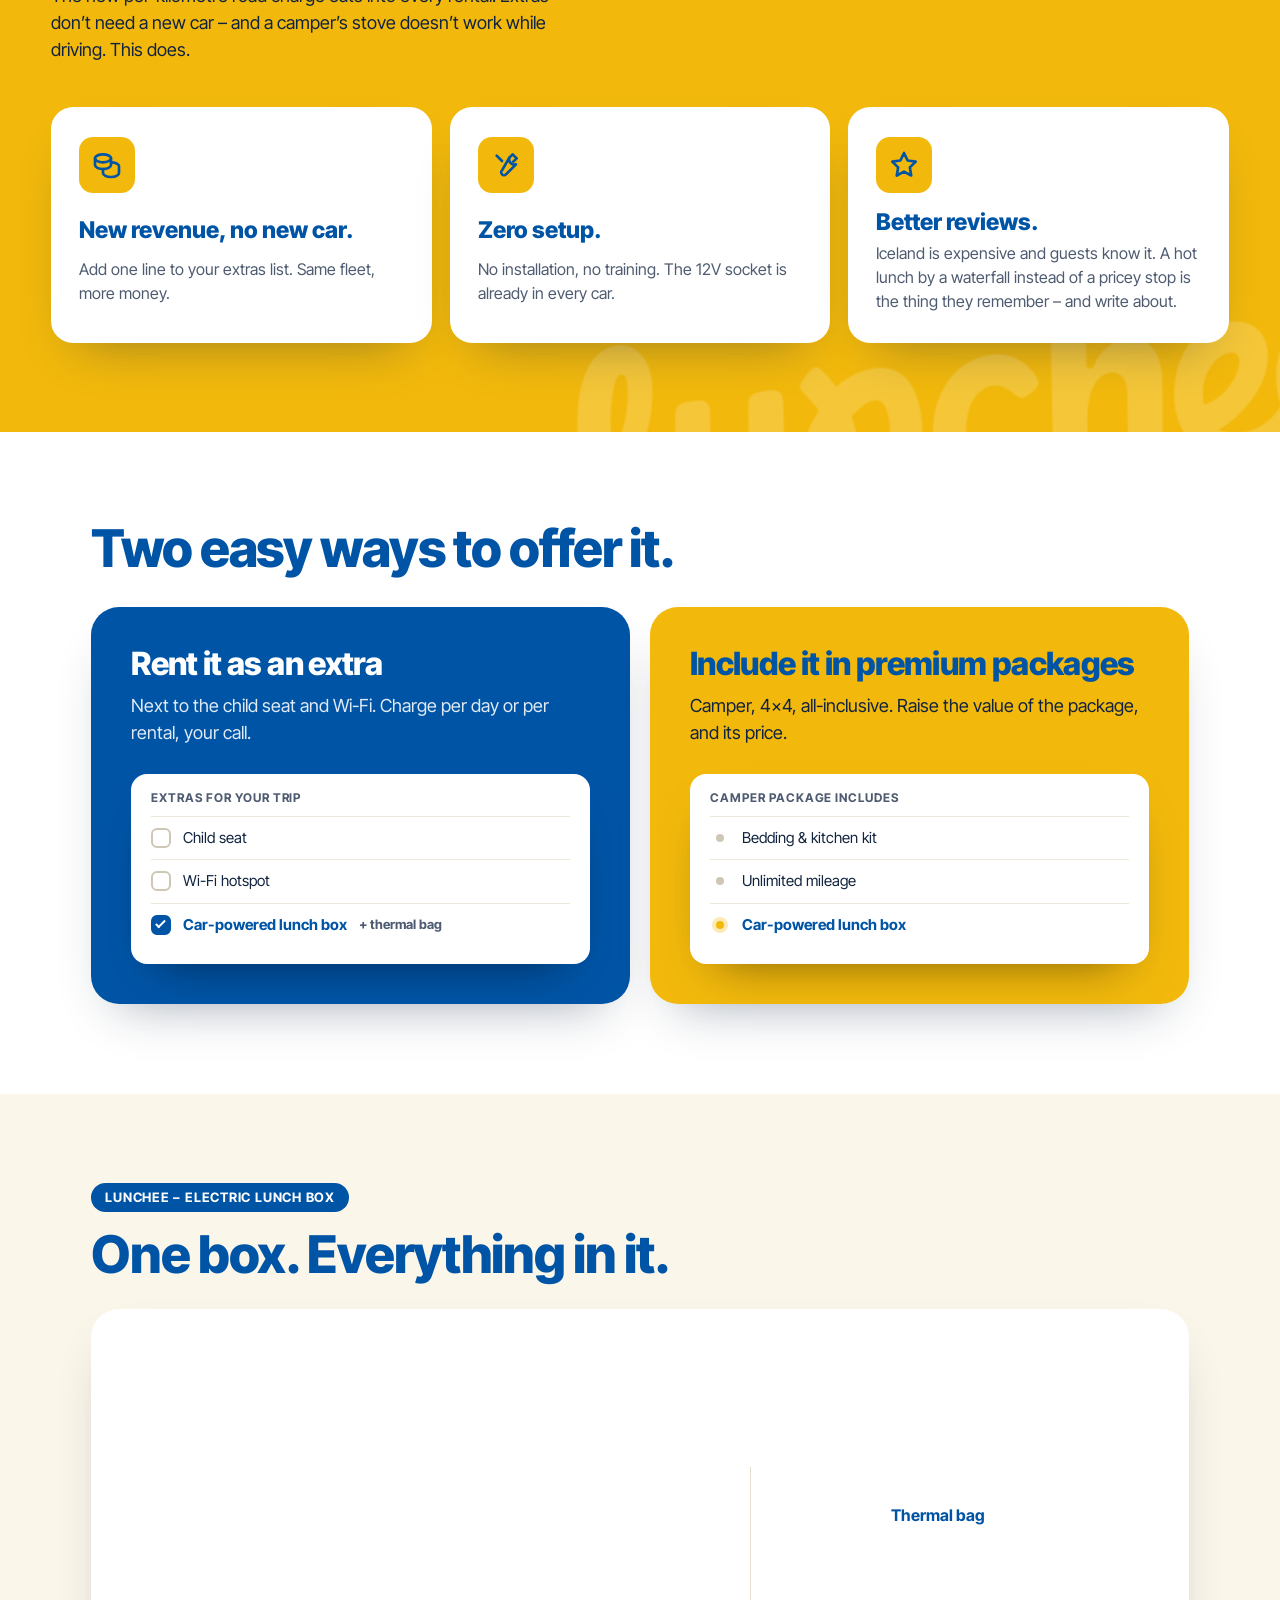
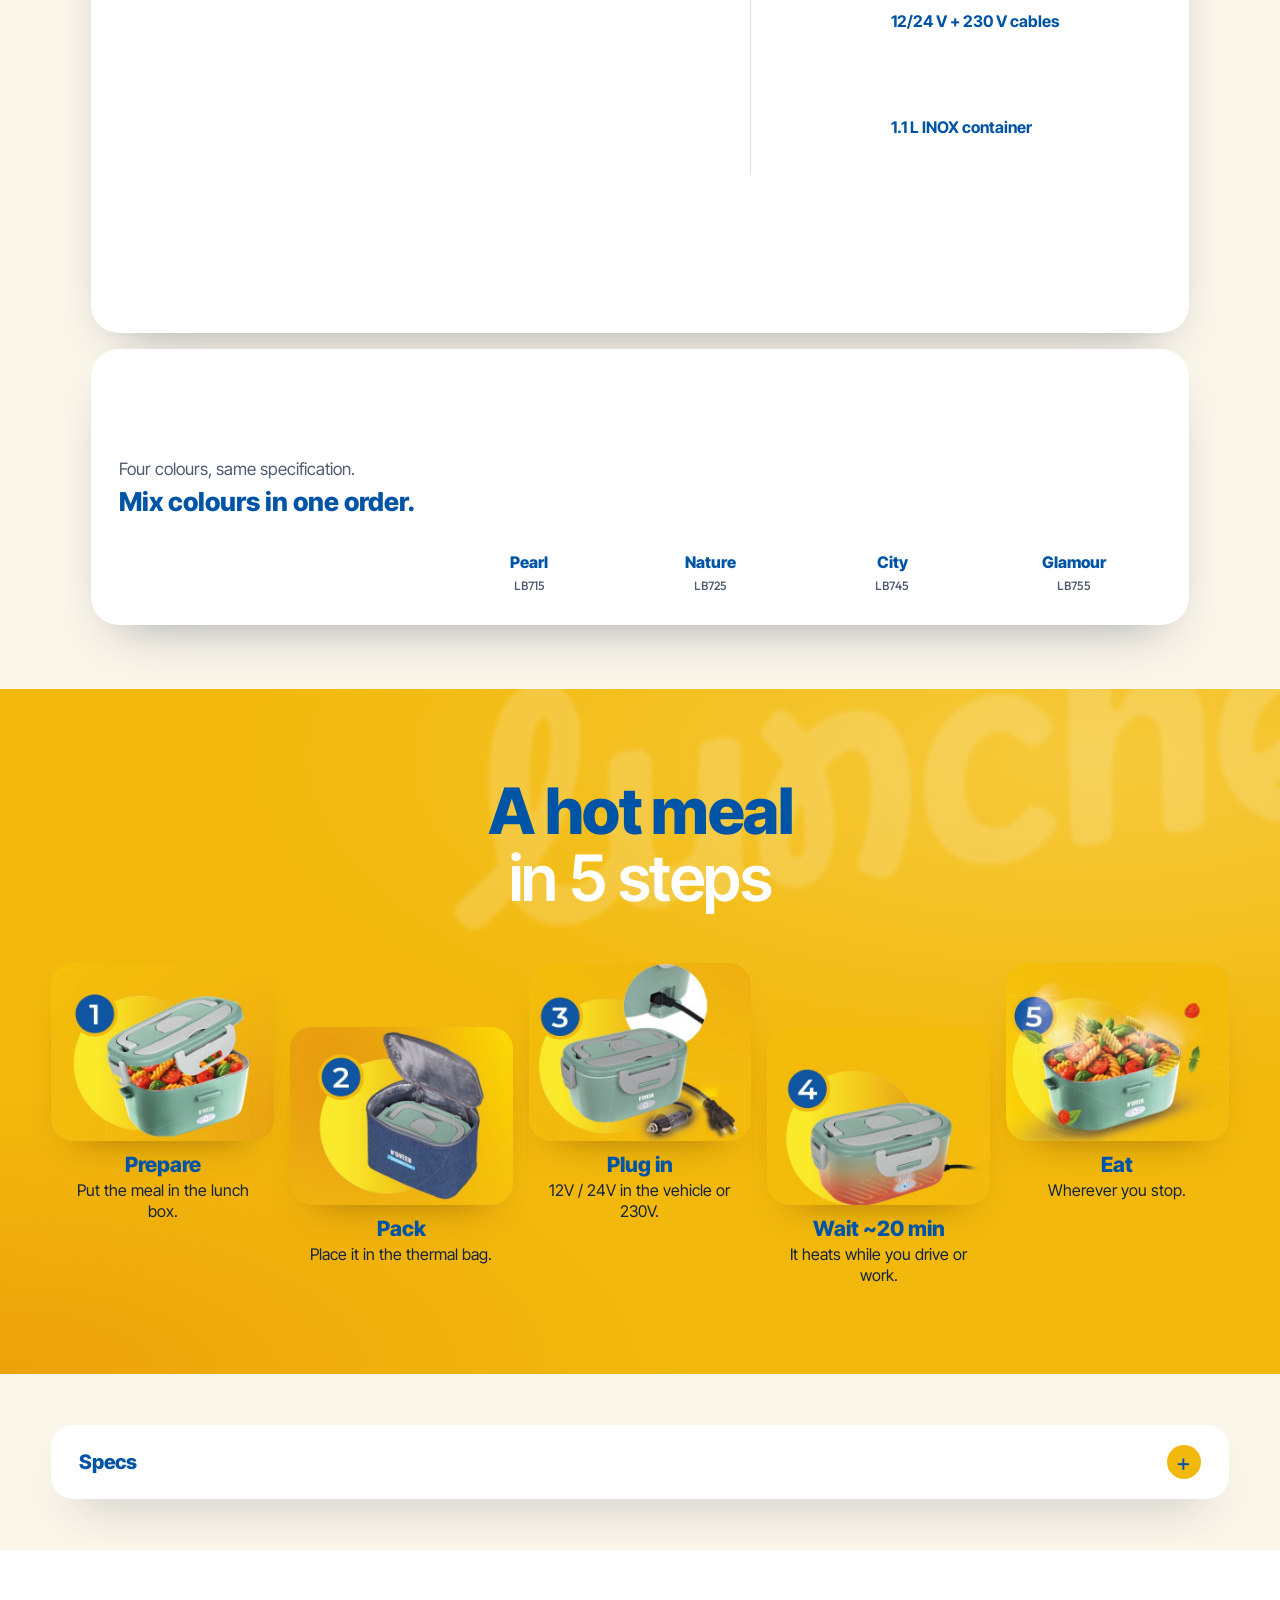
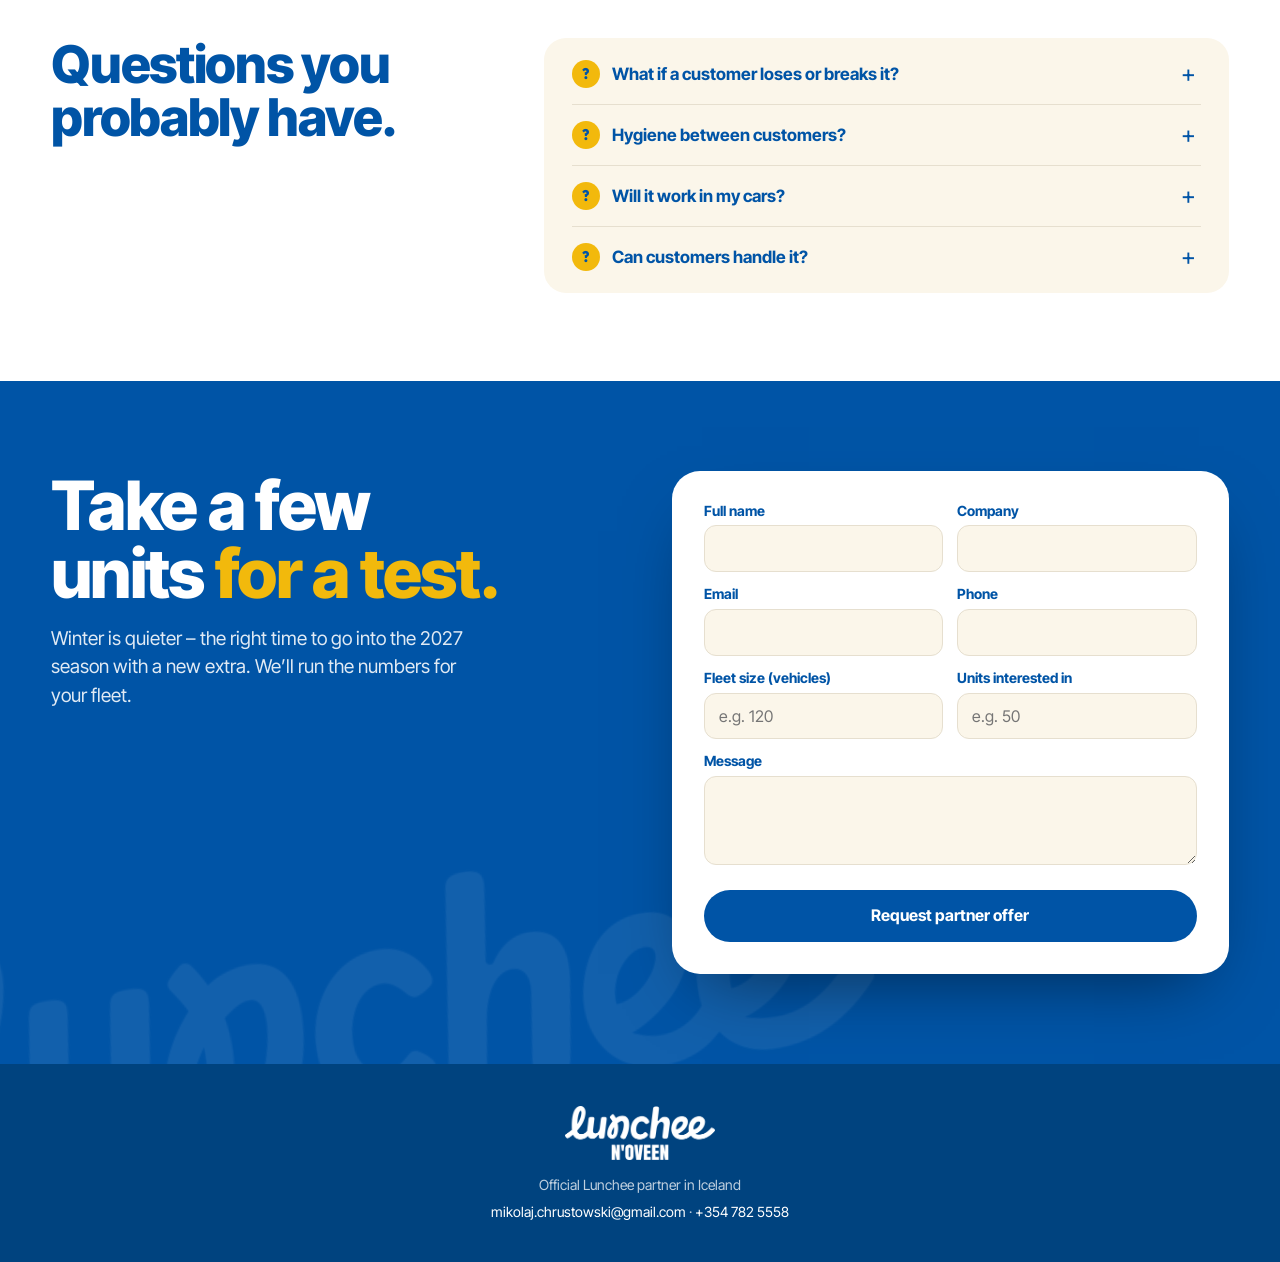
==== commit 8c3c594e: "v2: drop the voltage pill; fact card now says 12 / 24 / 230 V Co-Authored-By: Claude Opus 5.5 <norep" ====
--- a/v2/index.html
+++ b/v2/index.html
@@ -11,7 +11,7 @@
 <link rel="preconnect" href="https://fonts.googleapis.com">
 <link rel="preconnect" href="https://fonts.gstatic.com" crossorigin>
 <link href="https://fonts.googleapis.com/css2?family=Inter+Tight:wght@400..800&family=Outfit:wght@500..800&display=swap" rel="stylesheet">
-<link rel="stylesheet" href="css/style.css?v=20261021-7">
+<link rel="stylesheet" href="css/style.css?v=20261021-8">
 </head>
 <body>
 
@@ -48,11 +48,10 @@
       <span class="gift-tag" data-xmas-tag hidden></span>
       <div class="badges">
         <span class="badge badge--heat"><svg viewBox="0 0 24 24" aria-hidden="true"><path d="M12 22a7 7 0 0 0 7-7c0-4-3-6-4-10-2 2-3 4-3 6-1-1-2-2-2-4-3 3-5 5-5 8a7 7 0 0 0 7 7z"/></svg><span data-i18n="badge.heat">Up to 60°C</span></span>
-        <span class="badge badge--power"><svg viewBox="0 0 24 24" aria-hidden="true"><path d="M9 3v5M15 3v5M6 8h12v3a6 6 0 0 1-12 0z"/><path d="M12 17v4"/></svg><span data-i18n="badge.power">12V · 24V · 230V</span></span>
       </div>
     </figure>
     <ul class="facts reveal-load" style="--d:5">
-      <li><svg class="ico" viewBox="0 0 24 24" aria-hidden="true"><path d="M13 2 4 14h7l-1 8 9-12h-7z"/></svg><b>12 / 24 V</b><span data-i18n="stats.1">car powered</span></li>
+      <li><svg class="ico" viewBox="0 0 24 24" aria-hidden="true"><path d="M13 2 4 14h7l-1 8 9-12h-7z"/></svg><b>12 / 24 / 230 V</b><span data-i18n="stats.1">car, truck or mains</span></li>
       <li><svg class="ico" viewBox="0 0 24 24" aria-hidden="true"><circle cx="12" cy="13" r="8"/><path d="M12 9v4l2.5 2.5M9 2h6"/></svg><b>~20 min</b><span data-i18n="stats.2">to a hot meal</span></li>
       <li><svg class="ico" viewBox="0 0 24 24" aria-hidden="true"><path d="M5 8h14l-1 13H6z"/><path d="M9 8V6a3 3 0 0 1 6 0v2"/></svg><b data-i18n="stats.3b">Thermal bag</b><span data-i18n="stats.3">included</span></li>
       <li><svg class="ico" viewBox="0 0 24 24" aria-hidden="true"><path d="M12 3 4 6v6c0 5 3.5 8 8 9 4.5-1 8-4 8-9V6z"/><path d="m8.5 12 2.5 2.5 4.5-5"/></svg><b data-i18n="stats.4b">EU brand</b><span data-i18n="stats.4">with full documentation</span></li>
@@ -206,7 +205,7 @@
   <p class="foot__contact"><a href="mailto:mikolaj.chrustowski@gmail.com">mikolaj.chrustowski@gmail.com</a> · <a href="tel:+3547825558">+354 782 5558</a></p>
 </footer>
 
-<script src="js/content.js?v=20261021-7" defer></script>
-<script src="js/main.js?v=20261021-7" defer></script>
+<script src="js/content.js?v=20261021-8" defer></script>
+<script src="js/main.js?v=20261021-8" defer></script>
 </body>
 </html>
--- a/v2/css/style.css
+++ b/v2/css/style.css
@@ -151,7 +151,6 @@
 }
 .badge svg { width: 28px; height: 28px; padding: 6px; border-radius: 50%; fill: none; stroke: var(--white); stroke-width: 2.2; stroke-linecap: round; stroke-linejoin: round; box-sizing: border-box; }
 .badge--heat svg { background: var(--coral); }
-.badge--power svg { background: var(--blue); }
 .facts { display: grid; grid-template-columns: repeat(2, minmax(0, 1fr)); gap: 10px; margin-top: 12px; }
 .facts li { display: grid; grid-template-columns: auto 1fr; column-gap: 10px; align-items: center; background: var(--white); border-radius: 16px; padding: 12px 14px; color: var(--muted); font-size: 14px; line-height: 1.2; box-shadow: var(--shadow); }
 .facts .ico { grid-row: span 2; width: 26px; height: 26px; stroke-width: 2; }
